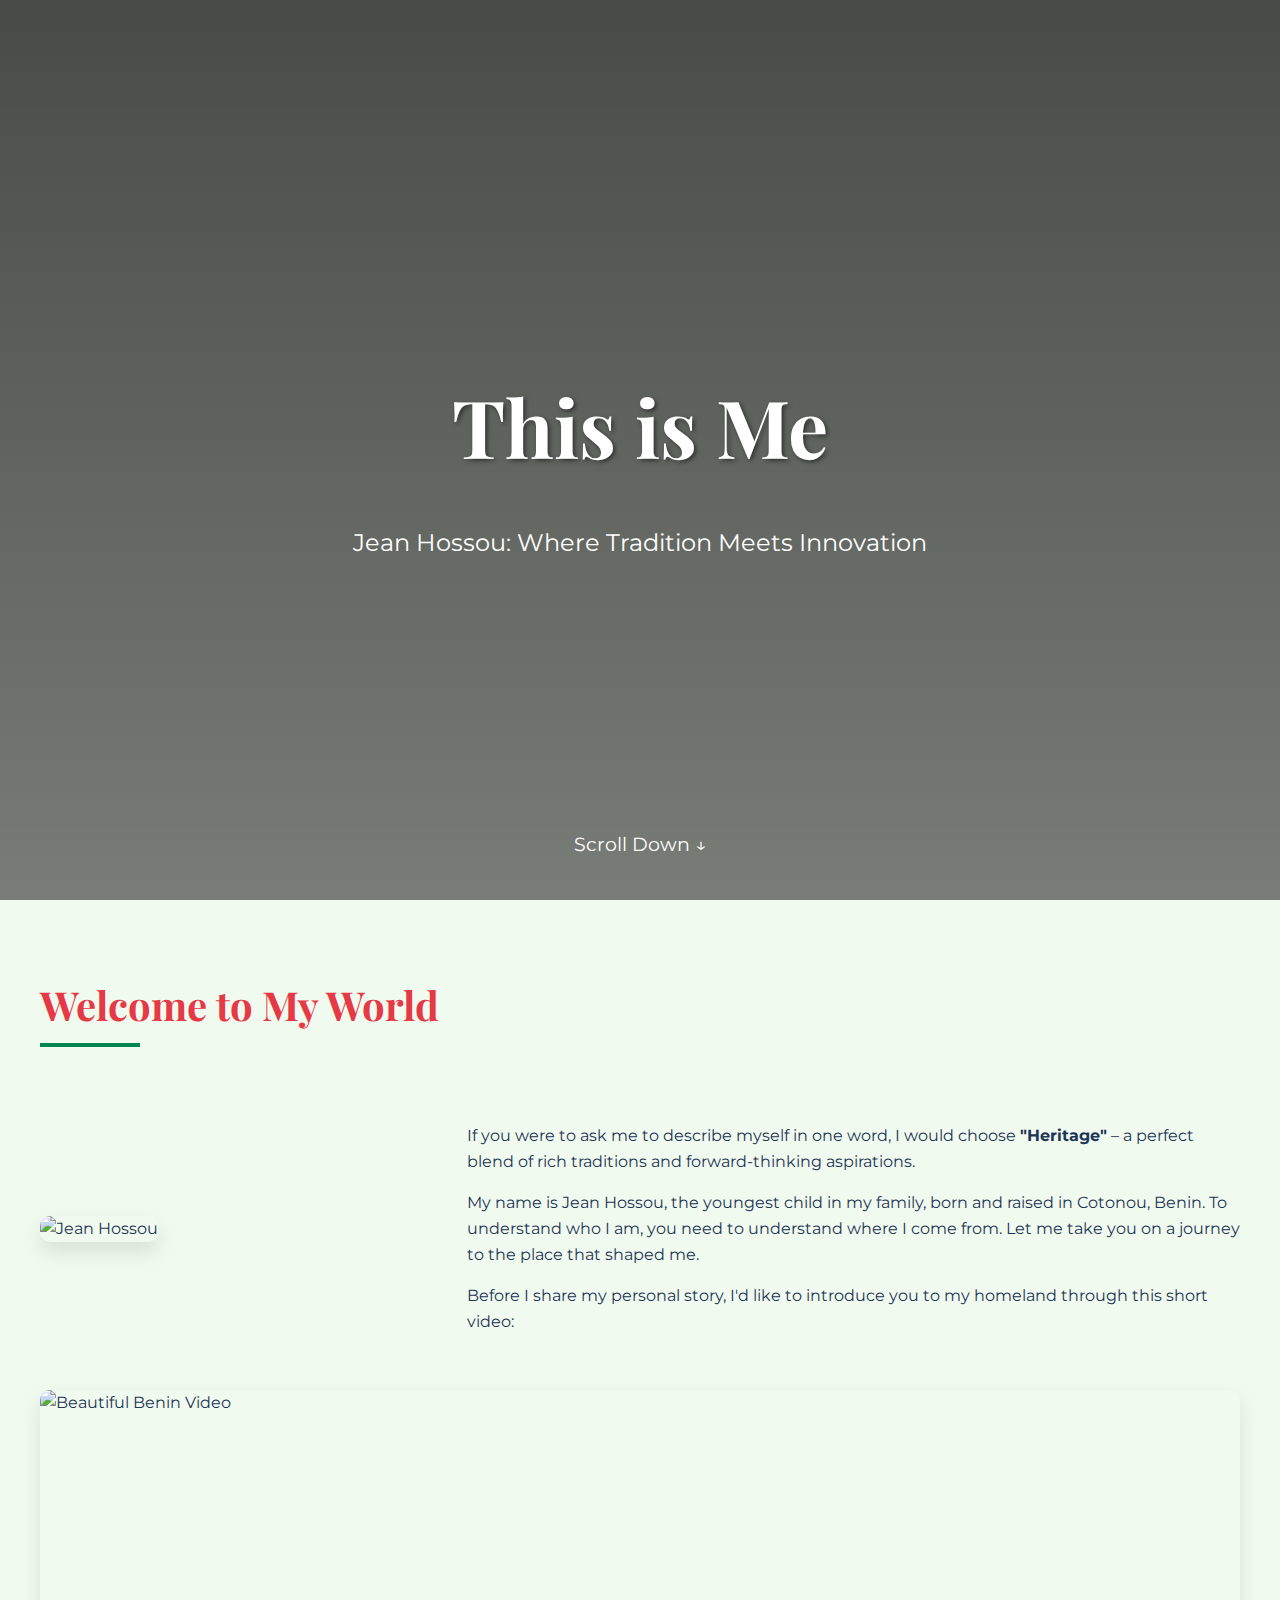
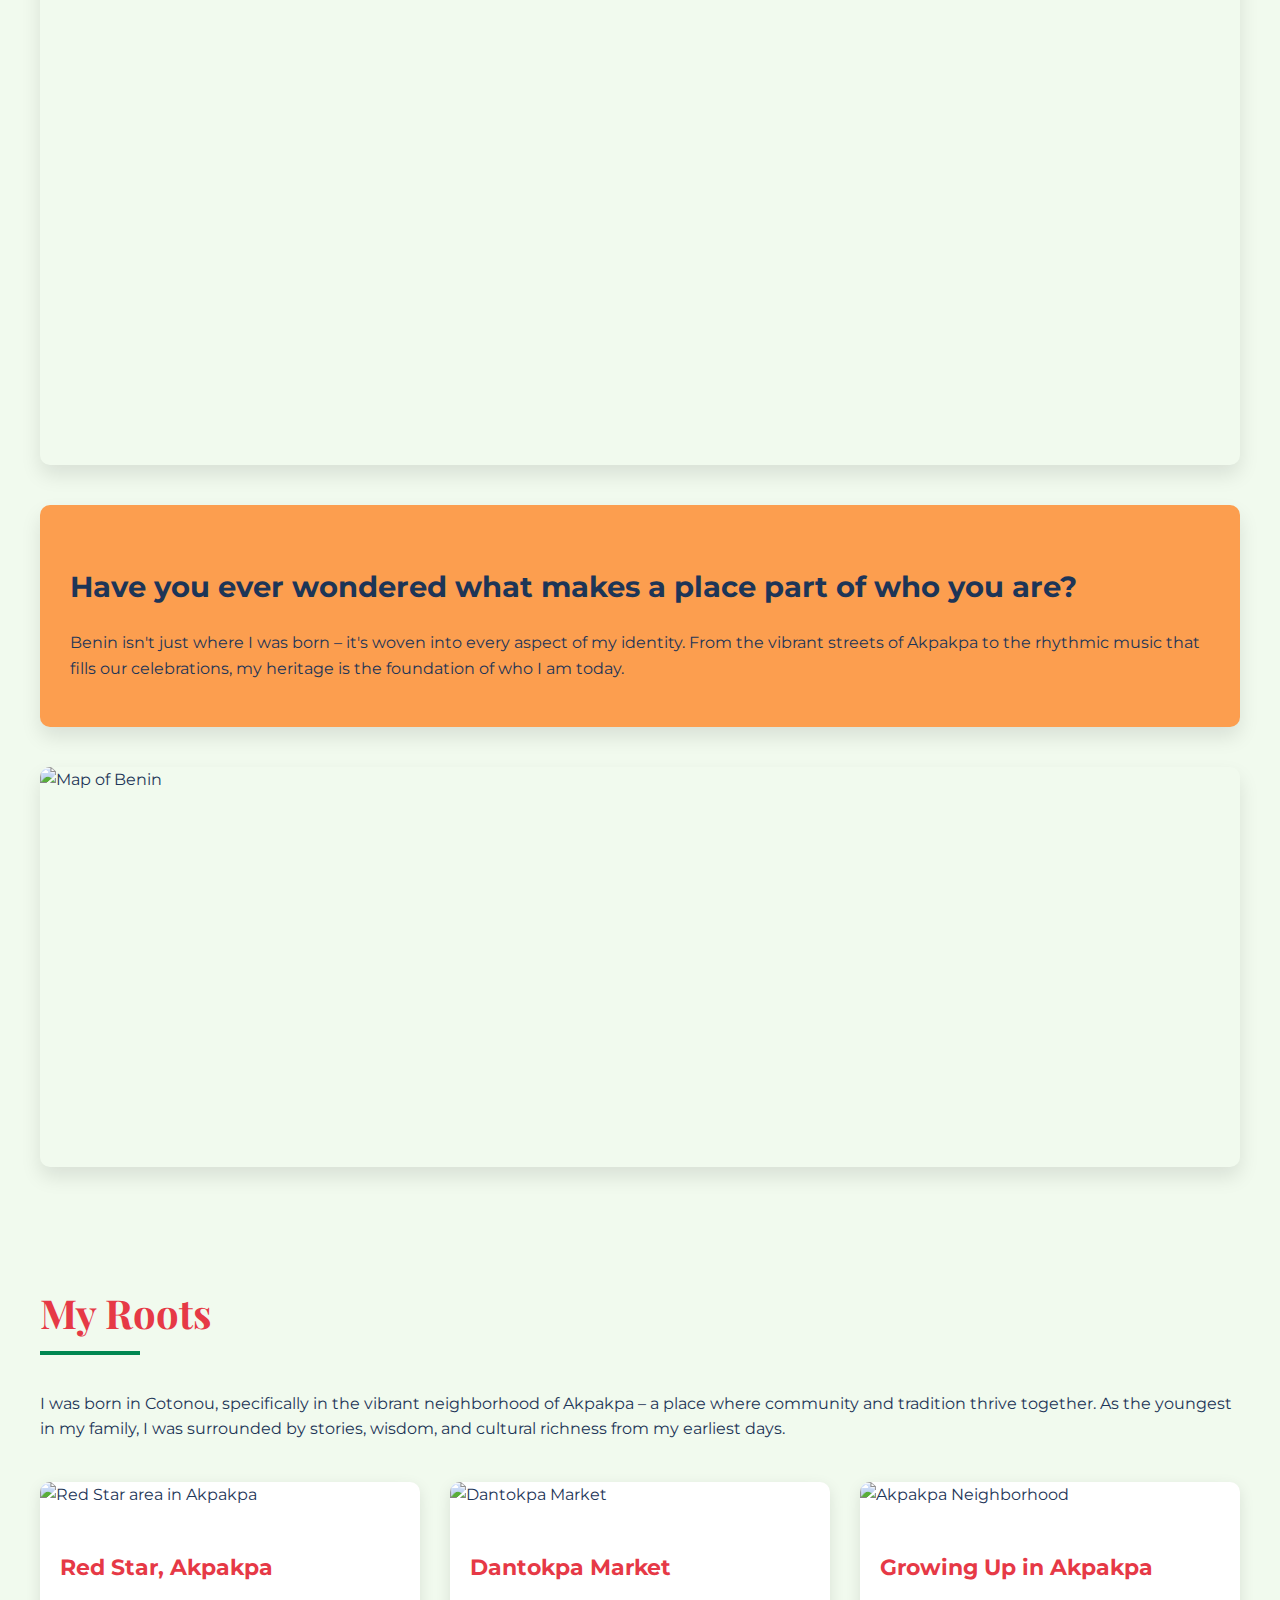
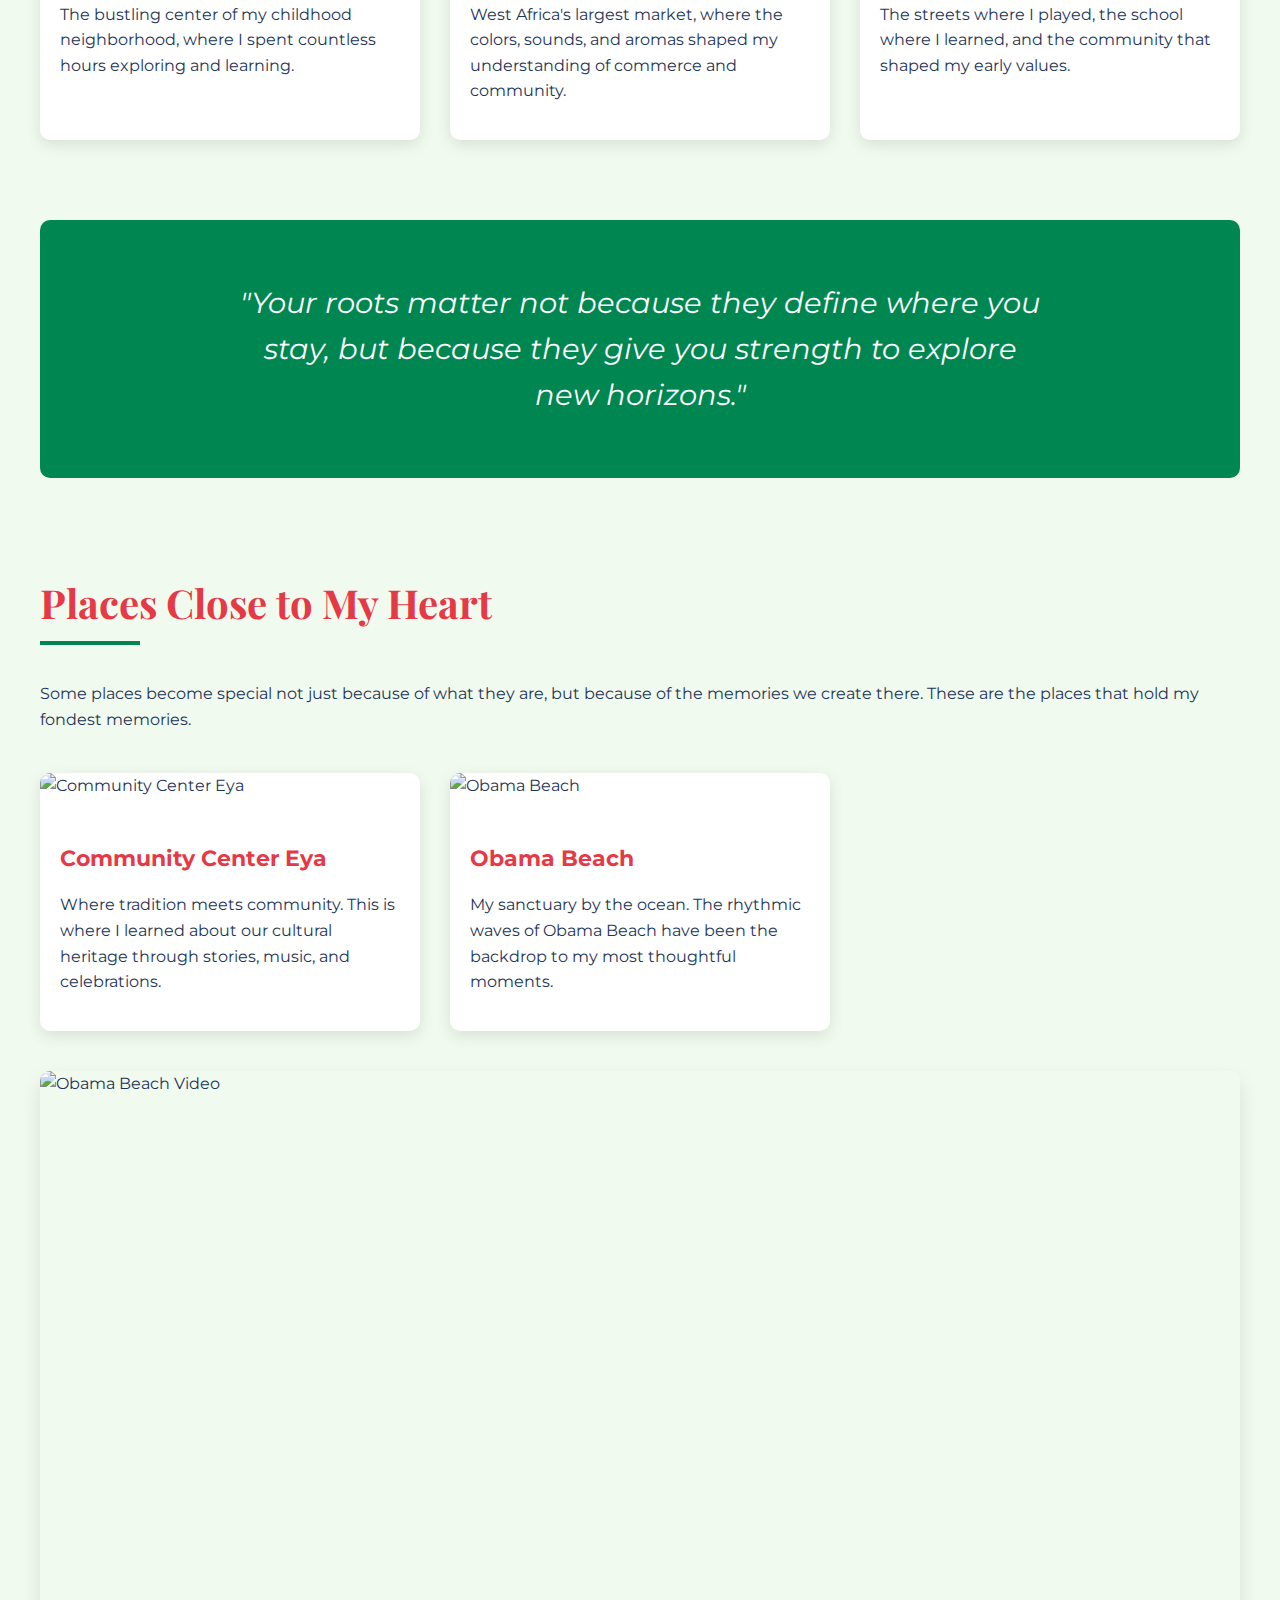
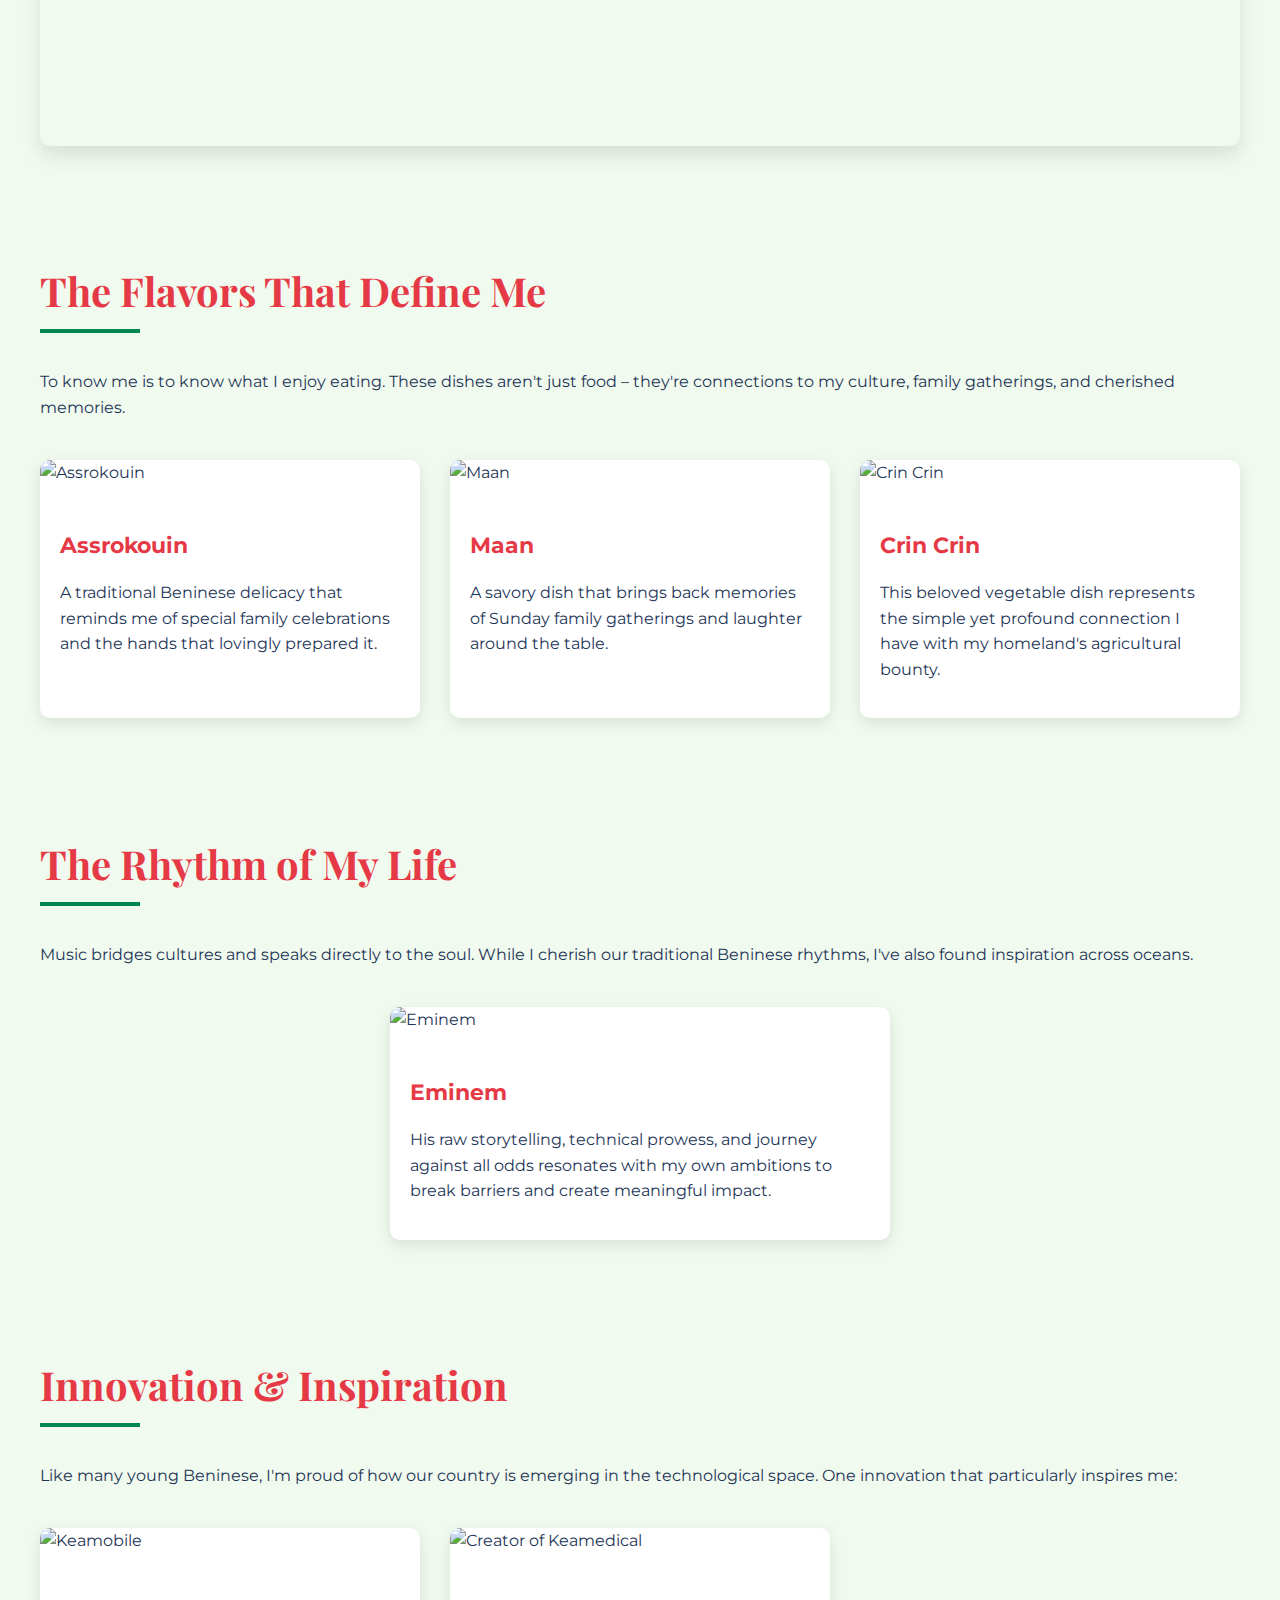
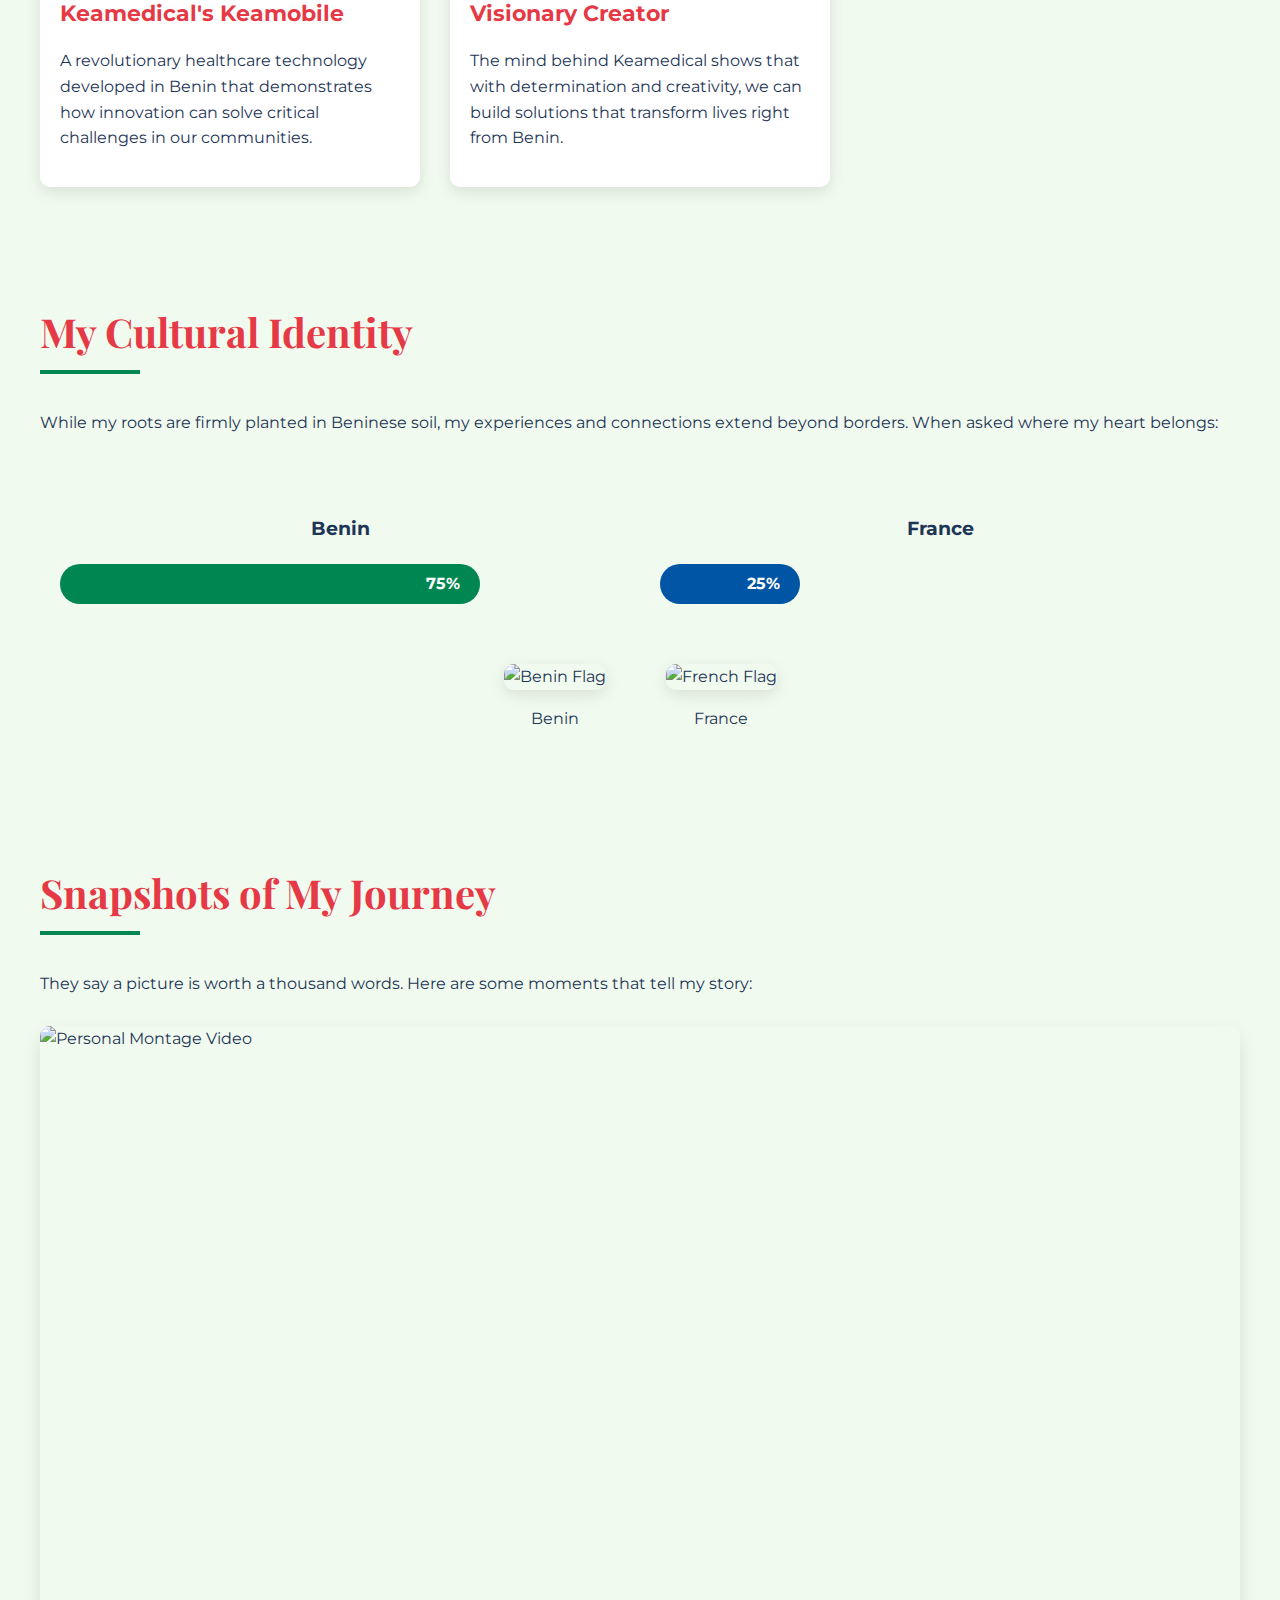
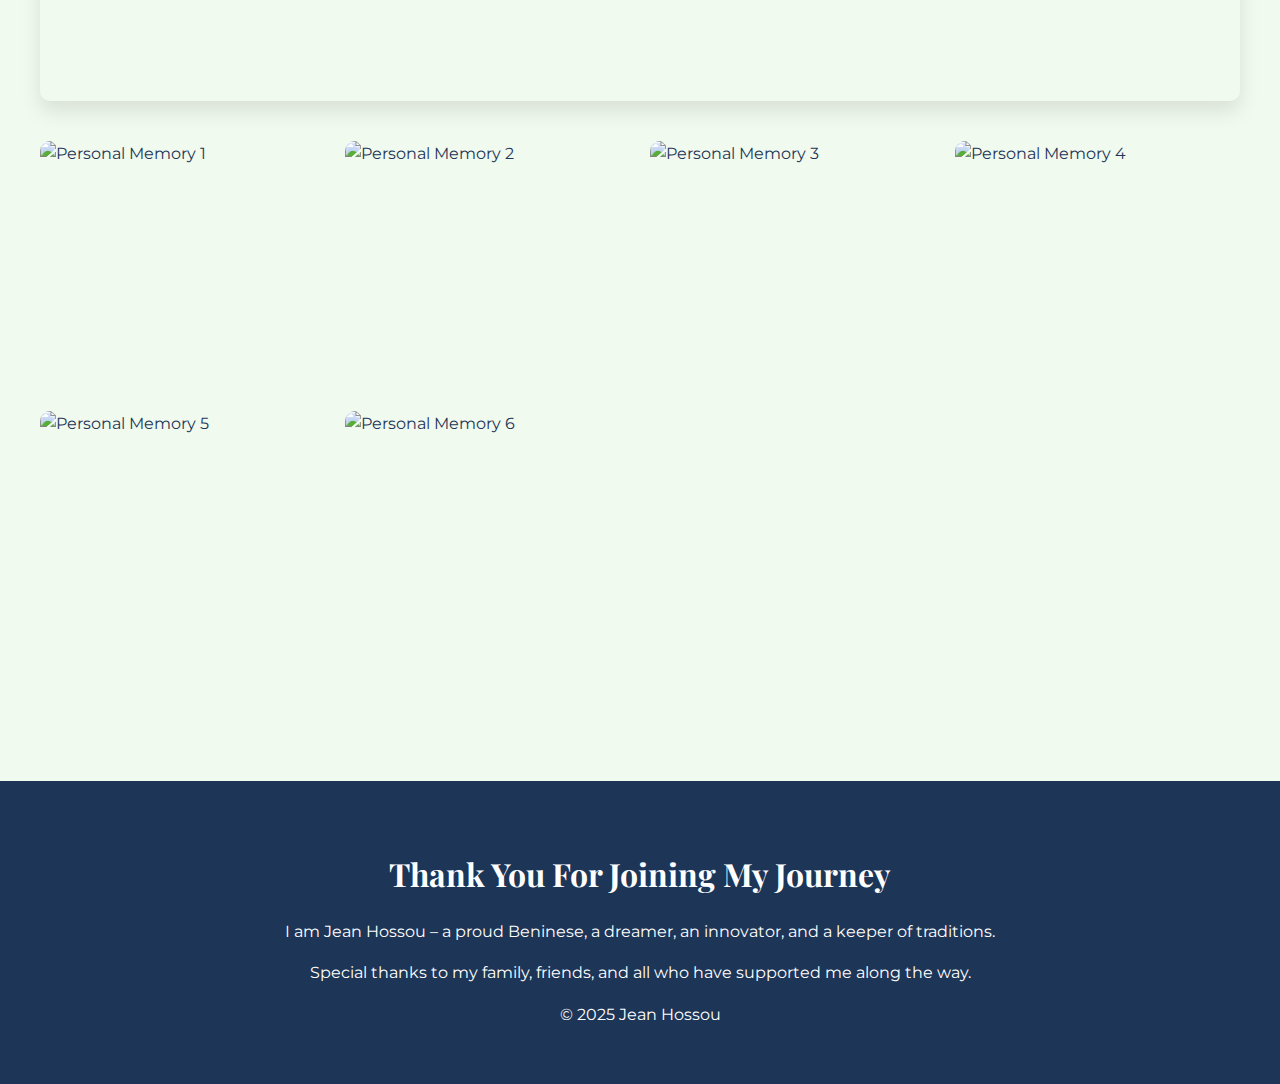
==== 1.html @ e289e090 "Update 1.html" ====
<!DOCTYPE html>
<html lang="en">
<head>
    <meta charset="UTF-8">
    <meta name="viewport" content="width=device-width, initial-scale=1.0">
    <title>This is Me - Jean Hossou</title>
    <style>
        @import url('https://fonts.googleapis.com/css2?family=Montserrat:wght@400;600;700&family=Playfair+Display:wght@700&display=swap');
        
        :root {
            --primary: #E63946;
            --secondary: #008751;
            --accent: #FC9E4F;
            --light: #F1FAEE;
            --dark: #1D3557;
        }
        
        body {
            font-family: 'Montserrat', sans-serif;
            margin: 0;
            padding: 0;
            color: var(--dark);
            background-color: var(--light);
            line-height: 1.6;
        }
        
        .hero {
            height: 100vh;
            display: flex;
            flex-direction: column;
            justify-content: center;
            align-items: center;
            position: relative;
            color: white;
            text-align: center;
            padding: 0 20px;
            background: linear-gradient(rgba(0,0,0,0.7), rgba(0,0,0,0.5)), url('/api/placeholder/1200/800');
            background-size: cover;
            background-position: center;
        }
        
        .hero h1 {
            font-family: 'Playfair Display', serif;
            font-size: 5rem;
            margin-bottom: 10px;
            text-shadow: 2px 2px 4px rgba(0,0,0,0.5);
        }
        
        .hero p {
            font-size: 1.5rem;
            max-width: 700px;
            margin-bottom: 30px;
        }
        
        .scroll-down {
            position: absolute;
            bottom: 40px;
            font-size: 1.2rem;
            animation: bounce 2s infinite;
        }
        
        @keyframes bounce {
            0%, 20%, 50%, 80%, 100% {transform: translateY(0);}
            40% {transform: translateY(-30px);}
            60% {transform: translateY(-15px);}
        }
        
        .container {
            max-width: 1200px;
            margin: 0 auto;
            padding: 40px 20px;
        }
        
        section {
            margin-bottom: 80px;
            position: relative;
        }
        
        .section-title {
            font-family: 'Playfair Display', serif;
            font-size: 2.5rem;
            color: var(--primary);
            margin-bottom: 30px;
            display: inline-block;
            position: relative;
        }
        
        .section-title::after {
            content: '';
            position: absolute;
            bottom: -10px;
            left: 0;
            width: 100px;
            height: 4px;
            background-color: var(--secondary);
        }
        
        .video-container {
            position: relative;
            padding-bottom: 56.25%;
            height: 0;
            overflow: hidden;
            max-width: 100%;
            margin: 30px 0;
            border-radius: 10px;
            box-shadow: 0 10px 20px rgba(0,0,0,0.1);
        }
        
        .video-container img {
            position: absolute;
            top: 0;
            left: 0;
            width: 100%;
            height: 100%;
            object-fit: cover;
        }
        
        .grid {
            display: grid;
            grid-template-columns: repeat(auto-fill, minmax(300px, 1fr));
            gap: 30px;
            margin: 40px 0;
        }
        
        .card {
            background: white;
            border-radius: 10px;
            overflow: hidden;
            box-shadow: 0 5px 15px rgba(0,0,0,0.1);
            transition: transform 0.3s ease, box-shadow 0.3s ease;
        }
        
        .card:hover {
            transform: translateY(-10px);
            box-shadow: 0 15px 30px rgba(0,0,0,0.2);
        }
        
        .card img {
            width: 100%;
            height: 220px;
            object-fit: cover;
        }
        
        .card-content {
            padding: 20px;
        }
        
        .card-title {
            font-size: 1.4rem;
            margin-bottom: 10px;
            color: var(--primary);
        }
        
        .quote {
            background-color: var(--secondary);
            color: white;
            padding: 60px 40px;
            text-align: center;
            margin: 60px 0;
            border-radius: 10px;
        }
        
        .quote p {
            font-size: 1.8rem;
            font-style: italic;
            max-width: 800px;
            margin: 0 auto;
        }
        
        .comparison {
            display: flex;
            justify-content: space-between;
            align-items: center;
            margin: 40px 0;
        }
        
        .comparison-item {
            flex: 1;
            text-align: center;
            padding: 20px;
        }
        
        .comparison-bar {
            height: 40px;
            background-color: var(--secondary);
            margin-top: 20px;
            border-radius: 20px;
            position: relative;
            overflow: hidden;
        }
        
        .comparison-result {
            position: absolute;
            right: 20px;
            top: 50%;
            transform: translateY(-50%);
            color: white;
            font-weight: bold;
        }
        
        .flag-container {
            display: flex;
            justify-content: center;
            gap: 60px;
            margin: 40px 0;
        }
        
        .flag {
            text-align: center;
            transition: transform 0.3s ease;
        }
        
        .flag:hover {
            transform: scale(1.1);
        }
        
        .flag img {
            width: 200px;
            height: auto;
            border-radius: 10px;
            box-shadow: 0 5px 15px rgba(0,0,0,0.1);
        }
        
        .gallery {
            display: grid;
            grid-template-columns: repeat(auto-fill, minmax(250px, 1fr));
            gap: 20px;
            margin-top: 40px;
        }
        
        .gallery-item {
            height: 250px;
            overflow: hidden;
            border-radius: 10px;
            position: relative;
        }
        
        .gallery-item img {
            width: 100%;
            height: 100%;
            object-fit: cover;
            transition: transform 0.5s ease;
        }
        
        .gallery-item:hover img {
            transform: scale(1.1);
        }
        
        .footer {
            background-color: var(--dark);
            color: white;
            text-align: center;
            padding: 40px 20px;
        }
        
        .footer h2 {
            font-family: 'Playfair Display', serif;
            font-size: 2rem;
            margin-bottom: 20px;
        }
        
        .about-me {
            display: flex;
            flex-wrap: wrap;
            align-items: center;
            gap: 40px;
            margin: 40px 0;
        }
        
        .about-me-image {
            flex: 1;
            min-width: 300px;
        }
        
        .about-me-image img {
            width: 100%;
            border-radius: 10px;
            box-shadow: 0 10px 20px rgba(0,0,0,0.1);
        }
        
        .about-me-content {
            flex: 2;
            min-width: 300px;
        }
        
        .map-container {
            height: 400px;
            margin: 40px 0;
            border-radius: 10px;
            overflow: hidden;
            box-shadow: 0 10px 20px rgba(0,0,0,0.1);
        }
        
        .highlight-box {
            background-color: var(--accent);
            border-radius: 10px;
            padding: 30px;
            margin: 40px 0;
            color: var(--dark);
            box-shadow: 0 10px 20px rgba(0,0,0,0.1);
        }
        
        .highlight-box h3 {
            font-size: 1.8rem;
            margin-bottom: 20px;
        }
    </style>
</head>
<body>
    <div class="hero">
        <h1>This is Me</h1>
        <p>Jean Hossou: Where Tradition Meets Innovation</p>
        <div class="scroll-down">Scroll Down ↓</div>
    </div>

    <div class="container">
        <section id="introduction">
            <h2 class="section-title">Welcome to My World</h2>
            <div class="about-me">
                <div class="about-me-image">
                    <img src="/api/placeholder/500/600" alt="Jean Hossou">
                </div>
                <div class="about-me-content">
                    <p>If you were to ask me to describe myself in one word, I would choose <strong>"Heritage"</strong> – a perfect blend of rich traditions and forward-thinking aspirations.</p>
                    <p>My name is Jean Hossou, the youngest child in my family, born and raised in Cotonou, Benin. To understand who I am, you need to understand where I come from. Let me take you on a journey to the place that shaped me.</p>
                    <p>Before I share my personal story, I'd like to introduce you to my homeland through this short video:</p>
                </div>
            </div>
            
            <div class="video-container">
                <img src="/api/placeholder/1200/675" alt="Beautiful Benin Video">
            </div>
            
            <div class="highlight-box">
                <h3>Have you ever wondered what makes a place part of who you are?</h3>
                <p>Benin isn't just where I was born – it's woven into every aspect of my identity. From the vibrant streets of Akpakpa to the rhythmic music that fills our celebrations, my heritage is the foundation of who I am today.</p>
            </div>
            
            <div class="map-container">
                <img src="map.jpg" alt="Map of Benin" style="width:100%; height:100%; object-fit:cover;">
            </div>
        </section>

        <section id="my-roots">
            <h2 class="section-title">My Roots</h2>
            <p>I was born in Cotonou, specifically in the vibrant neighborhood of Akpakpa – a place where community and tradition thrive together. As the youngest in my family, I was surrounded by stories, wisdom, and cultural richness from my earliest days.</p>
            
            <div class="grid">
                <div class="card">
                    <img src="" alt="Red Star area in Akpakpa">
                    <div class="card-content">
                        <h3 class="card-title">Red Star, Akpakpa</h3>
                        <p>The bustling center of my childhood neighborhood, where I spent countless hours exploring and learning.</p>
                    </div>
                </div>
                <div class="card">
                    <img src="/api/placeholder/500/400" alt="Dantokpa Market">
                    <div class="card-content">
                        <h3 class="card-title">Dantokpa Market</h3>
                        <p>West Africa's largest market, where the colors, sounds, and aromas shaped my understanding of commerce and community.</p>
                    </div>
                </div>
                <div class="card">
                    <img src="/api/placeholder/500/400" alt="Akpakpa Neighborhood">
                    <div class="card-content">
                        <h3 class="card-title">Growing Up in Akpakpa</h3>
                        <p>The streets where I played, the school where I learned, and the community that shaped my early values.</p>
                    </div>
                </div>
            </div>
        </section>

        <div class="quote">
            <p>"Your roots matter not because they define where you stay, but because they give you strength to explore new horizons."</p>
        </div>

        <section id="favorite-places">
            <h2 class="section-title">Places Close to My Heart</h2>
            <p>Some places become special not just because of what they are, but because of the memories we create there. These are the places that hold my fondest memories.</p>
            
            <div class="grid">
                <div class="card">
                    <img src="/api/placeholder/500/400" alt="Community Center Eya">
                    <div class="card-content">
                        <h3 class="card-title">Community Center Eya</h3>
                        <p>Where tradition meets community. This is where I learned about our cultural heritage through stories, music, and celebrations.</p>
                    </div>
                </div>
                <div class="card">
                    <img src="/api/placeholder/500/400" alt="Obama Beach">
                    <div class="card-content">
                        <h3 class="card-title">Obama Beach</h3>
                        <p>My sanctuary by the ocean. The rhythmic waves of Obama Beach have been the backdrop to my most thoughtful moments.</p>
                    </div>
                </div>
            </div>
            
            <div class="video-container">
                <img src="/api/placeholder/1200/675" alt="Obama Beach Video">
            </div>
        </section>

        <section id="favorite-foods">
            <h2 class="section-title">The Flavors That Define Me</h2>
            <p>To know me is to know what I enjoy eating. These dishes aren't just food – they're connections to my culture, family gatherings, and cherished memories.</p>
            
            <div class="grid">
                <div class="card">
                    <img src="/api/placeholder/500/400" alt="Assrokouin">
                    <div class="card-content">
                        <h3 class="card-title">Assrokouin</h3>
                        <p>A traditional Beninese delicacy that reminds me of special family celebrations and the hands that lovingly prepared it.</p>
                    </div>
                </div>
                <div class="card">
                    <img src="/api/placeholder/500/400" alt="Maan">
                    <div class="card-content">
                        <h3 class="card-title">Maan</h3>
                        <p>A savory dish that brings back memories of Sunday family gatherings and laughter around the table.</p>
                    </div>
                </div>
                <div class="card">
                    <img src="/api/placeholder/500/400" alt="Crin Crin">
                    <div class="card-content">
                        <h3 class="card-title">Crin Crin</h3>
                        <p>This beloved vegetable dish represents the simple yet profound connection I have with my homeland's agricultural bounty.</p>
                    </div>
                </div>
            </div>
        </section>

        <section id="musical-influences">
            <h2 class="section-title">The Rhythm of My Life</h2>
            <p>Music bridges cultures and speaks directly to the soul. While I cherish our traditional Beninese rhythms, I've also found inspiration across oceans.</p>
            
            <div class="card" style="max-width: 500px; margin: 40px auto;">
                <img src="/api/placeholder/500/400" alt="Eminem">
                <div class="card-content">
                    <h3 class="card-title">Eminem</h3>
                    <p>His raw storytelling, technical prowess, and journey against all odds resonates with my own ambitions to break barriers and create meaningful impact.</p>
                </div>
            </div>
        </section>

        <section id="innovation">
            <h2 class="section-title">Innovation & Inspiration</h2>
            <p>Like many young Beninese, I'm proud of how our country is emerging in the technological space. One innovation that particularly inspires me:</p>
            
            <div class="grid">
                <div class="card">
                    <img src="/api/placeholder/500/400" alt="Keamobile">
                    <div class="card-content">
                        <h3 class="card-title">Keamedical's Keamobile</h3>
                        <p>A revolutionary healthcare technology developed in Benin that demonstrates how innovation can solve critical challenges in our communities.</p>
                    </div>
                </div>
                <div class="card">
                    <img src="/api/placeholder/500/400" alt="Creator of Keamedical">
                    <div class="card-content">
                        <h3 class="card-title">Visionary Creator</h3>
                        <p>The mind behind Keamedical shows that with determination and creativity, we can build solutions that transform lives right from Benin.</p>
                    </div>
                </div>
            </div>
        </section>

        <section id="identity">
            <h2 class="section-title">My Cultural Identity</h2>
            <p>While my roots are firmly planted in Beninese soil, my experiences and connections extend beyond borders. When asked where my heart belongs:</p>
            
            <div class="comparison">
                <div class="comparison-item">
                    <h3>Benin</h3>
                    <div class="comparison-bar" style="width: 75%">
                        <span class="comparison-result">75%</span>
                    </div>
                </div>
                <div class="comparison-item">
                    <h3>France</h3>
                    <div class="comparison-bar" style="width: 25%; background-color: #0055A4;">
                        <span class="comparison-result">25%</span>
                    </div>
                </div>
            </div>
            
            <div class="flag-container">
                <div class="flag">
                    <img src="/api/placeholder/300/200" alt="Benin Flag">
                    <p>Benin</p>
                </div>
                <div class="flag">
                    <img src="/api/placeholder/300/200" alt="French Flag">
                    <p>France</p>
                </div>
            </div>
        </section>

        <section id="personal-gallery">
            <h2 class="section-title">Snapshots of My Journey</h2>
            <p>They say a picture is worth a thousand words. Here are some moments that tell my story:</p>
            
            <div class="video-container">
                <img src="/api/placeholder/1200/675" alt="Personal Montage Video">
            </div>
            
            <div class="gallery">
                <div class="gallery-item">
                    <img src="/api/placeholder/400/400" alt="Personal Memory 1">
                </div>
                <div class="gallery-item">
                    <img src="/api/placeholder/400/400" alt="Personal Memory 2">
                </div>
                <div class="gallery-item">
                    <img src="/api/placeholder/400/400" alt="Personal Memory 3">
                </div>
                <div class="gallery-item">
                    <img src="/api/placeholder/400/400" alt="Personal Memory 4">
                </div>
                <div class="gallery-item">
                    <img src="/api/placeholder/400/400" alt="Personal Memory 5">
                </div>
                <div class="gallery-item">
                    <img src="/api/placeholder/400/400" alt="Personal Memory 6">
                </div>
            </div>
        </section>
    </div>

    <div class="footer">
        <h2>Thank You For Joining My Journey</h2>
        <p>I am Jean Hossou – a proud Beninese, a dreamer, an innovator, and a keeper of traditions.</p>
        <p>Special thanks to my family, friends, and all who have supported me along the way.</p>
        <p>© 2025 Jean Hossou</p>
    </div>
</body>
</html>
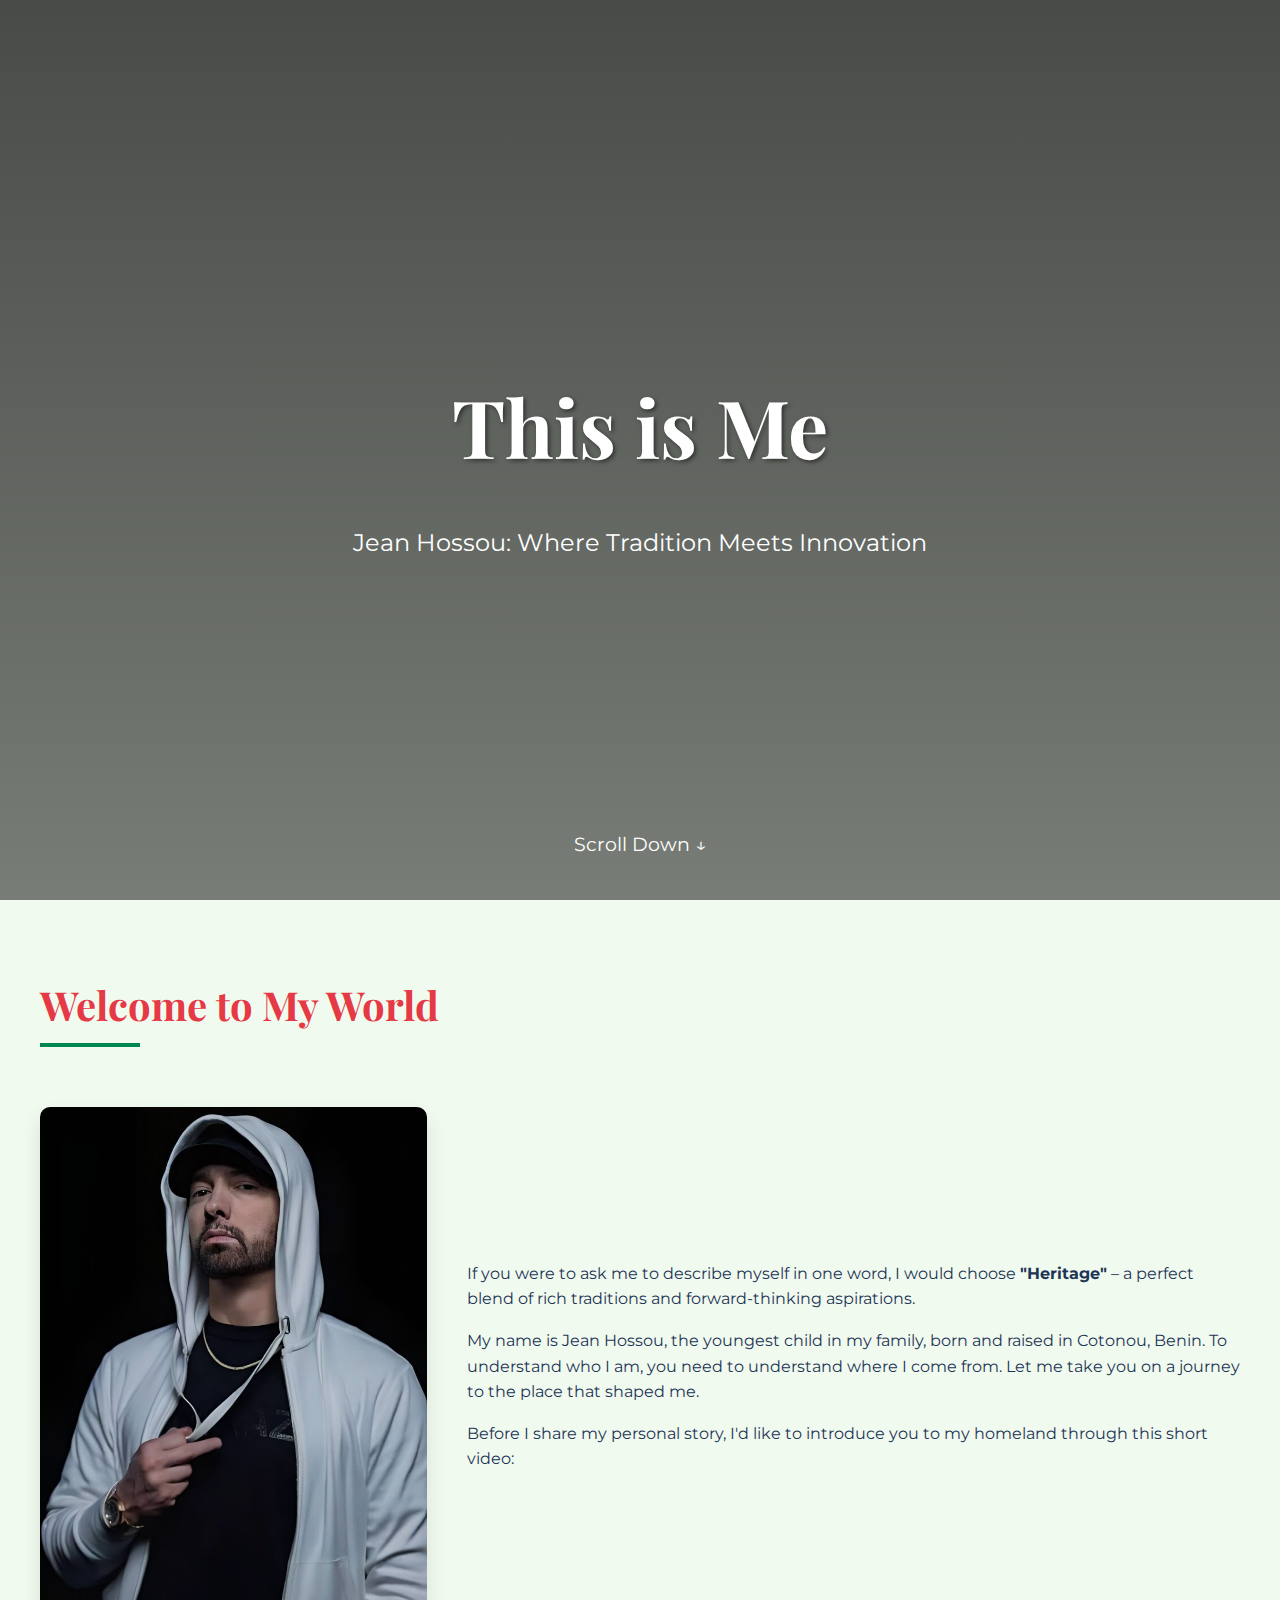
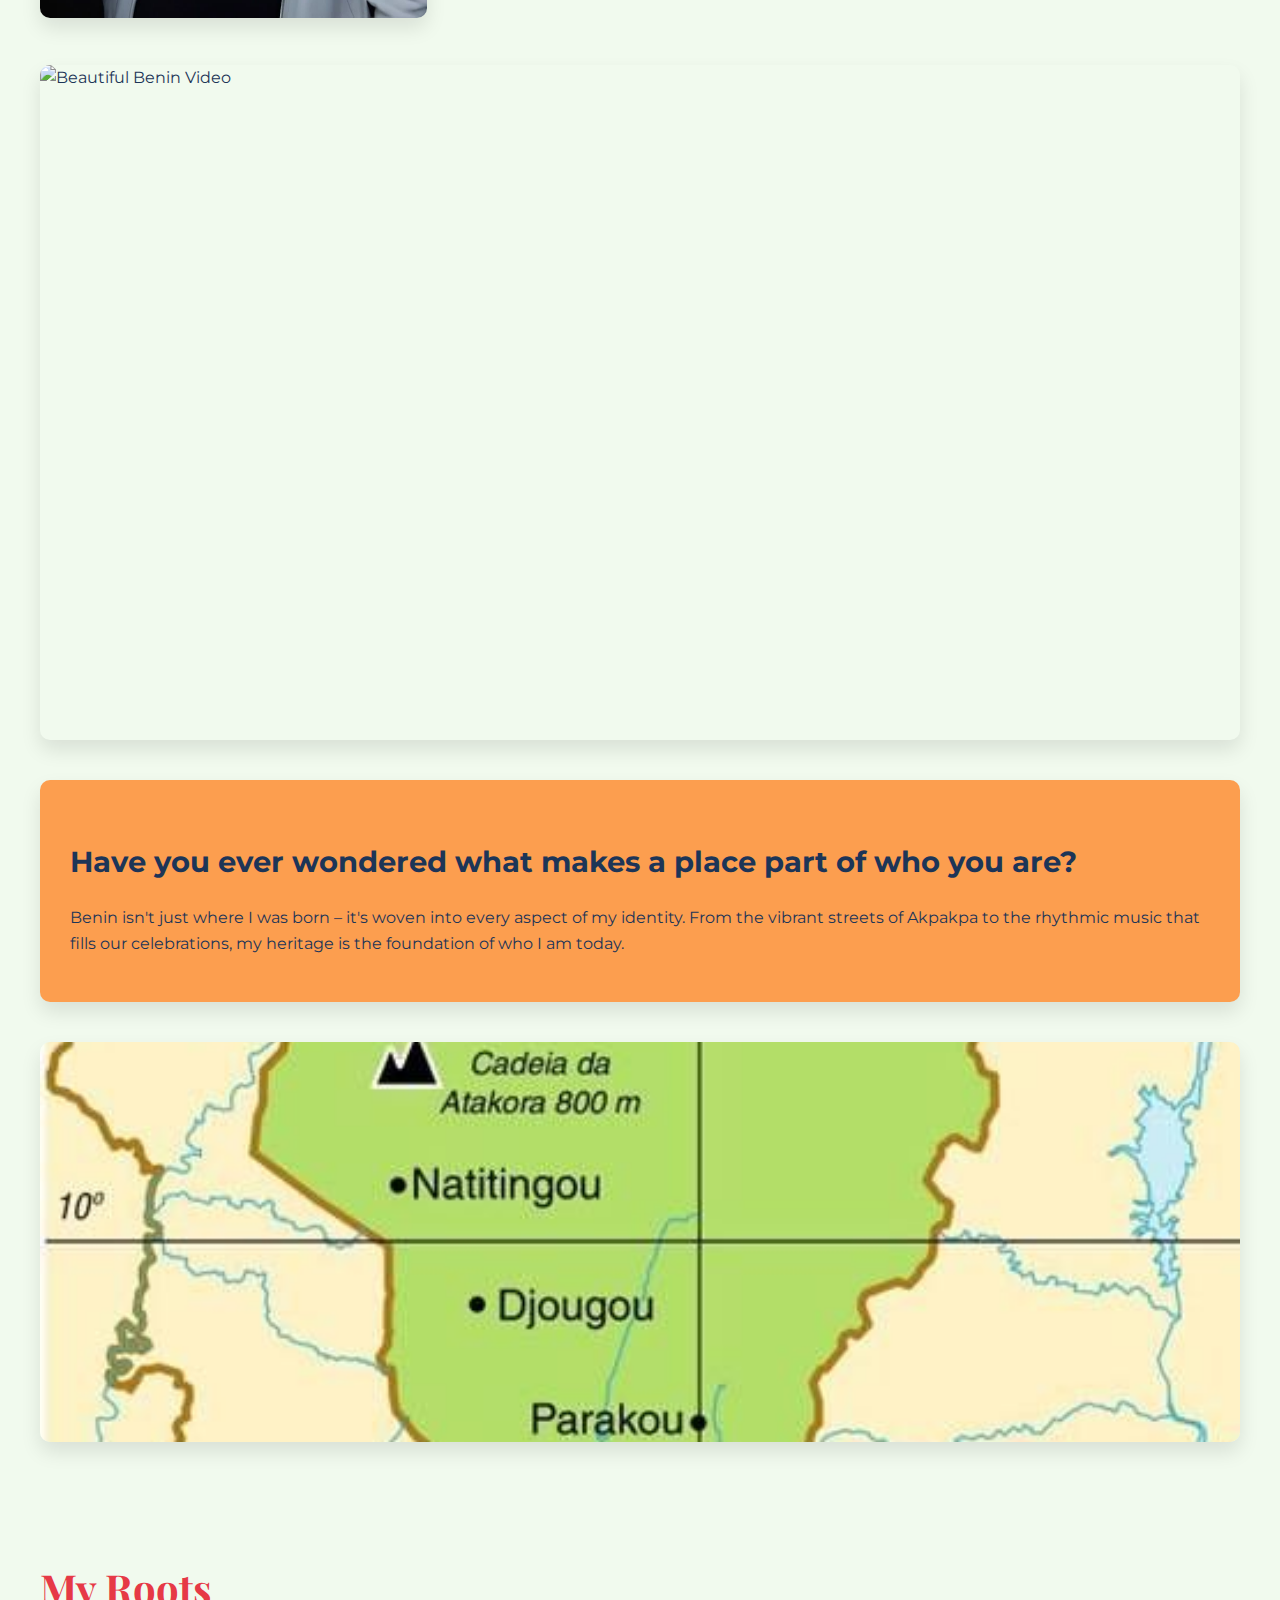
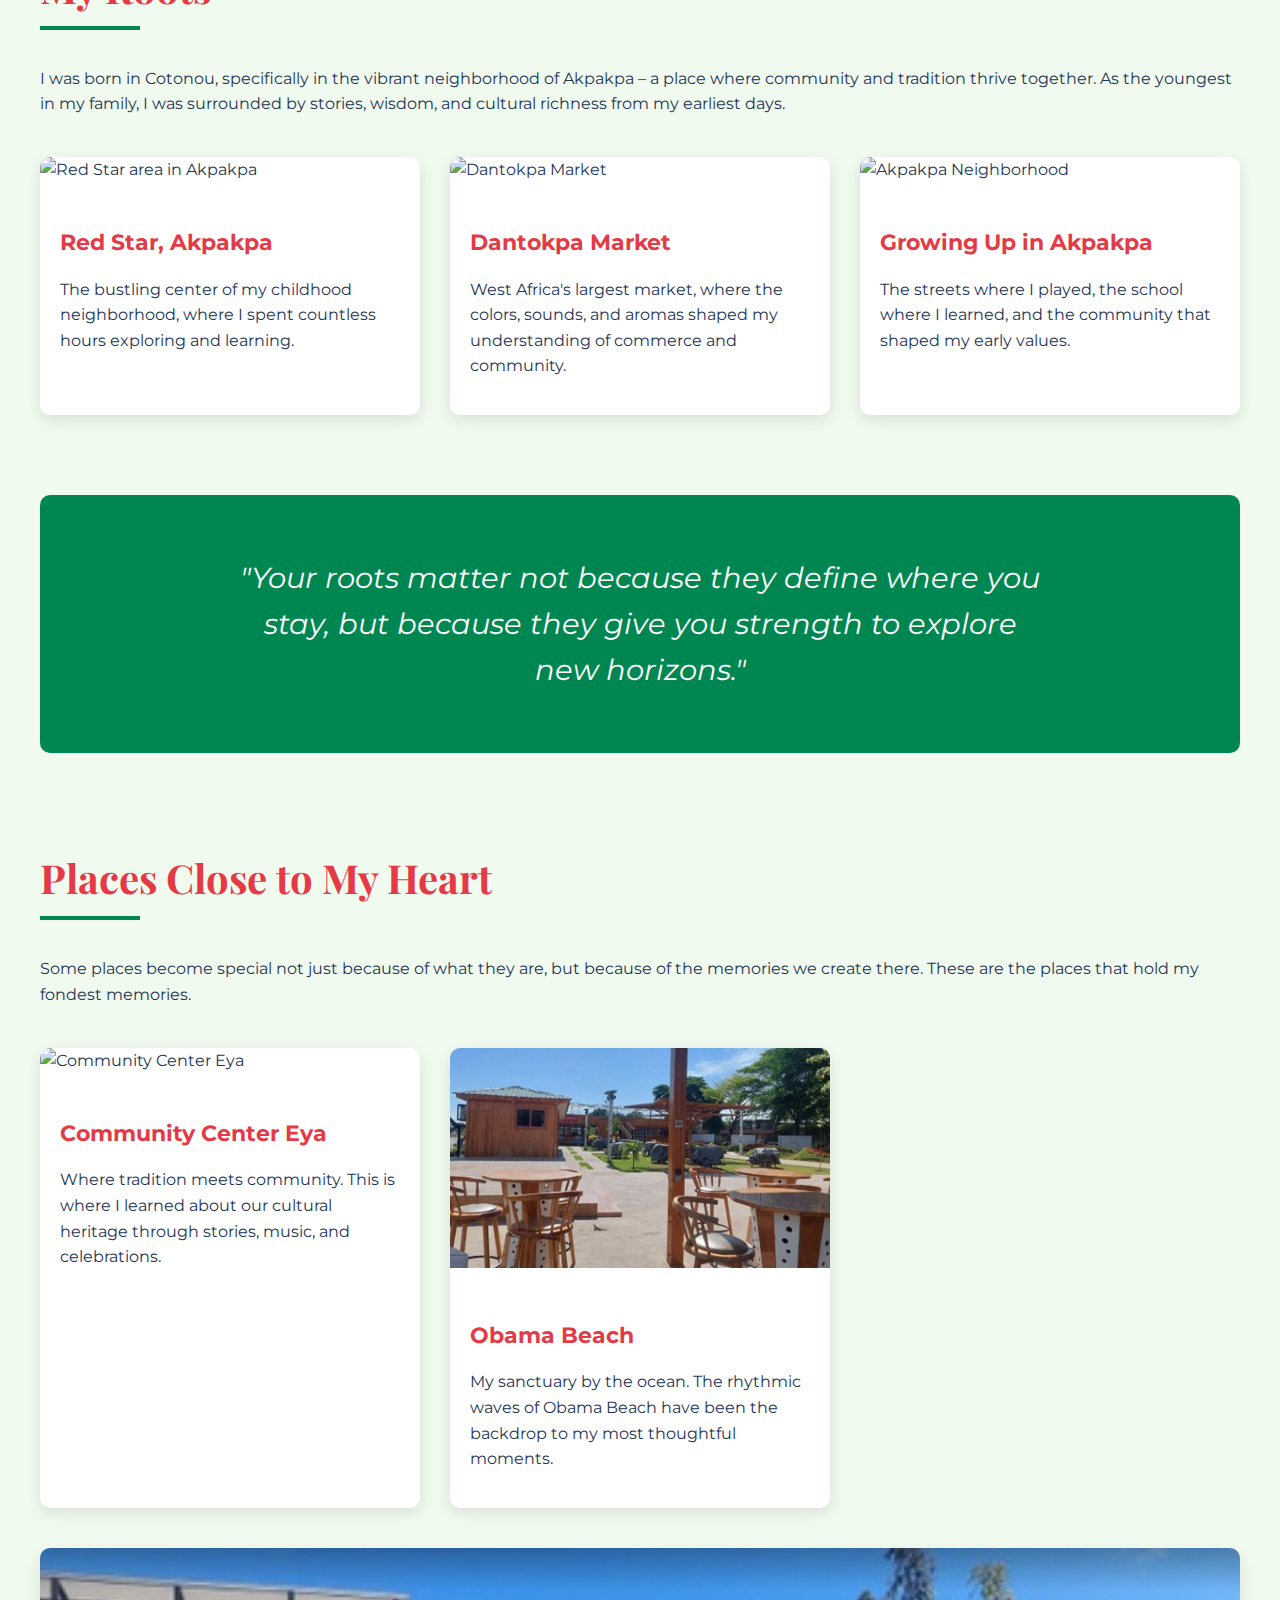
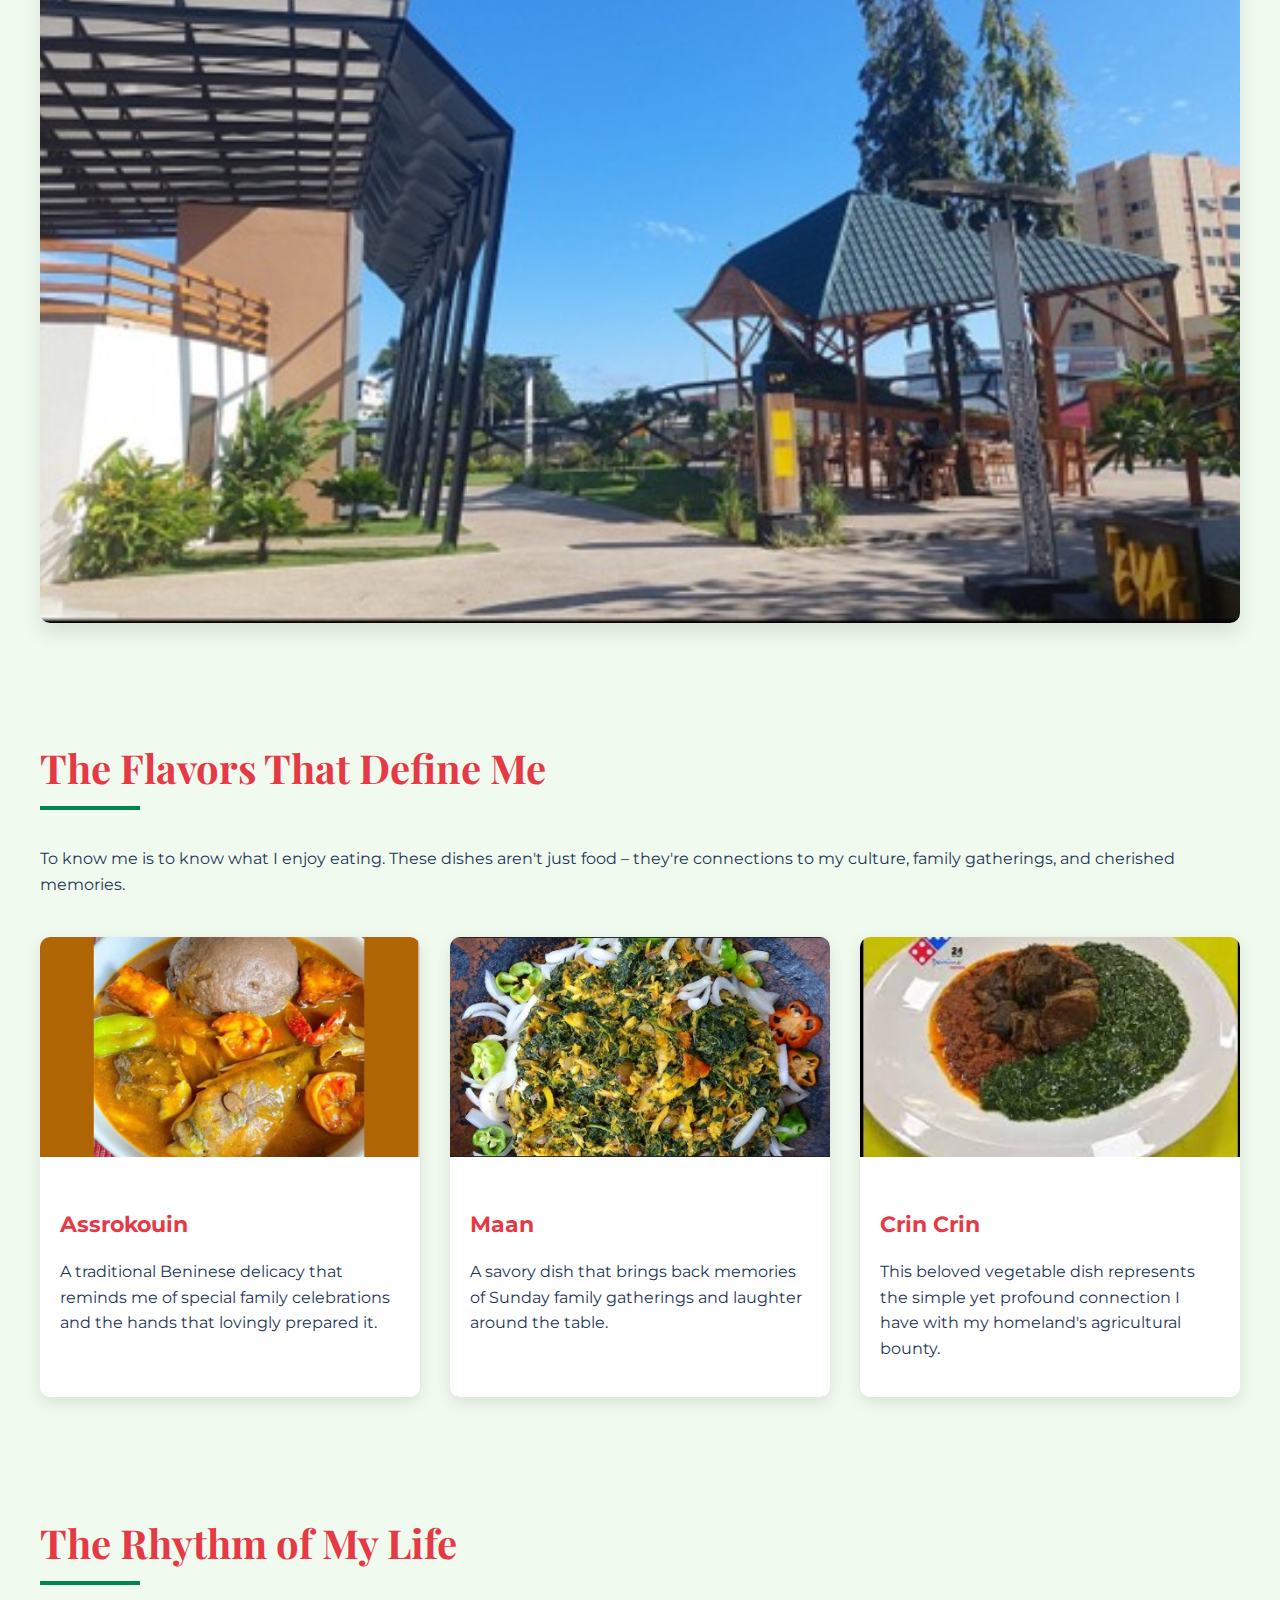
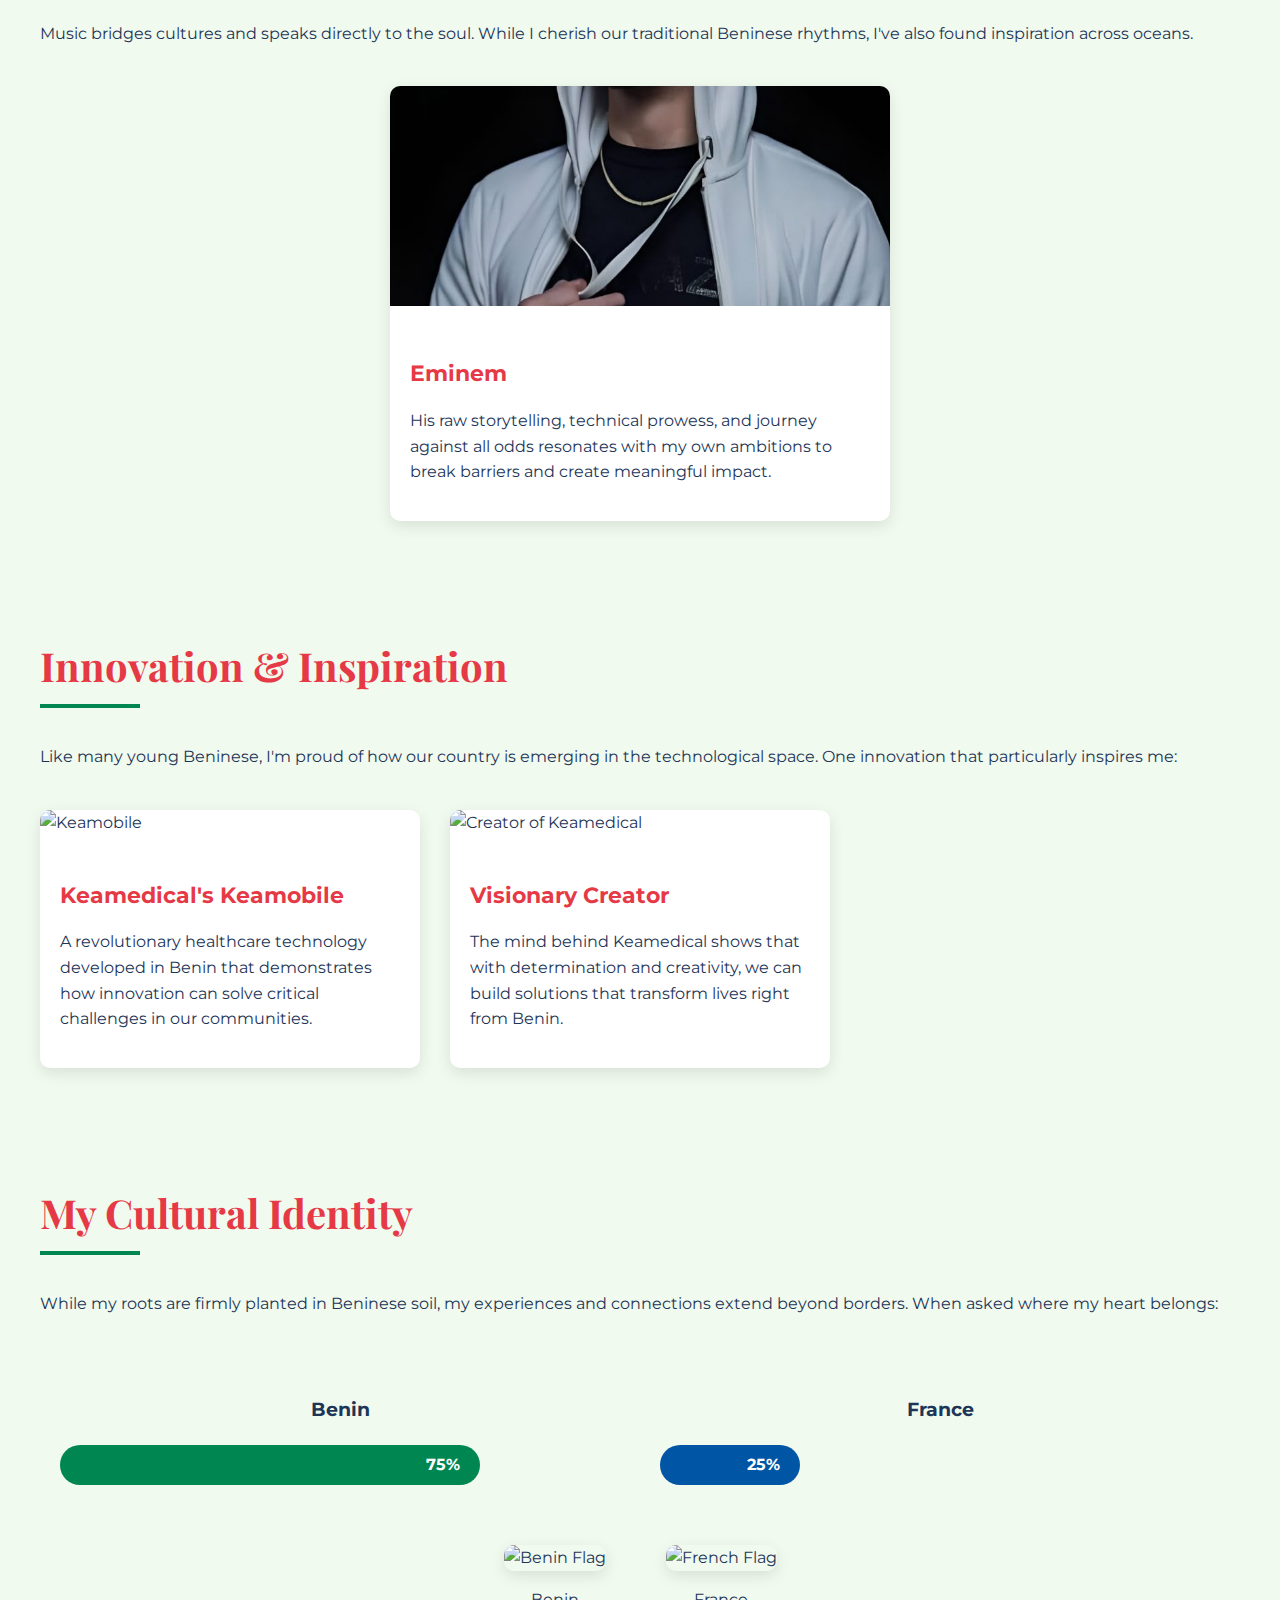
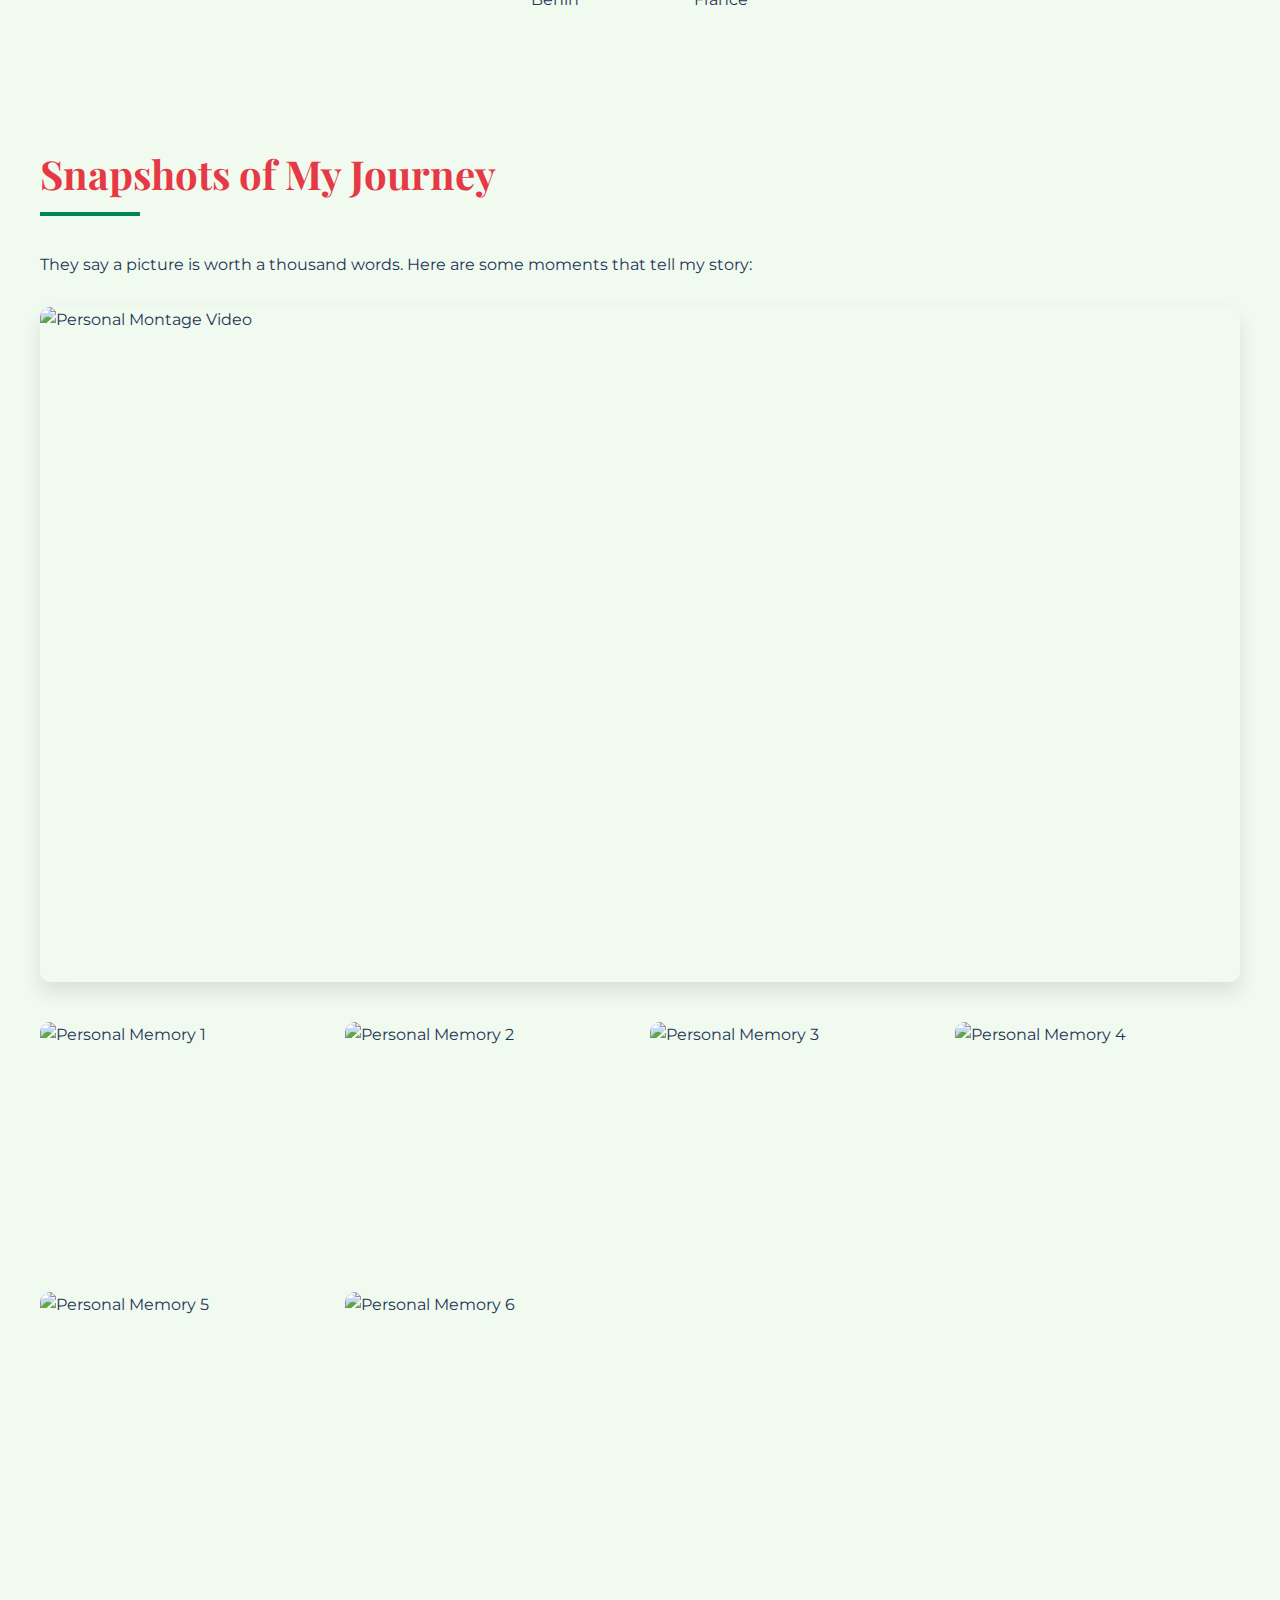
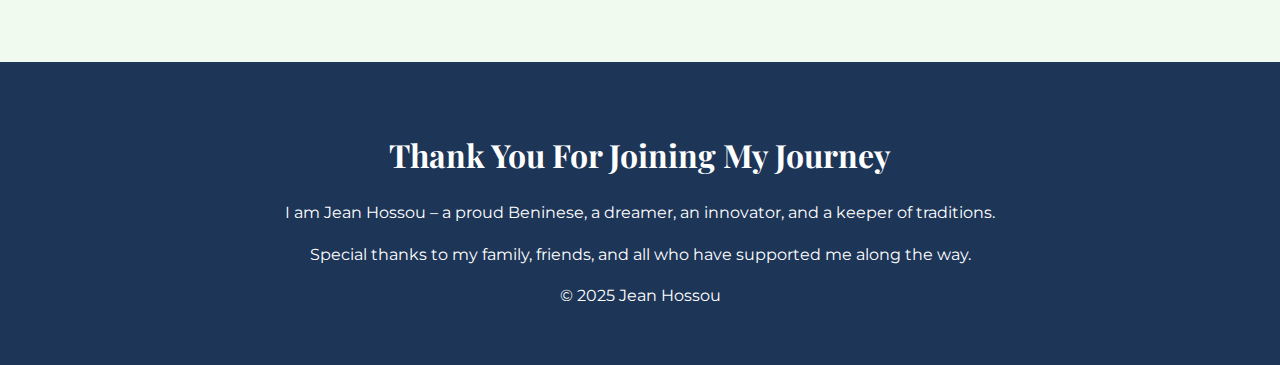
==== commit b39a53e7: "Update 1.html" ====
--- a/1.html
+++ b/1.html
@@ -318,7 +318,7 @@
             <h2 class="section-title">Welcome to My World</h2>
             <div class="about-me">
                 <div class="about-me-image">
-                    <img src="/api/placeholder/500/600" alt="Jean Hossou">
+                    <img src="images/idiot.jpg" alt="Jean Hossou">
                 </div>
                 <div class="about-me-content">
                     <p>If you were to ask me to describe myself in one word, I would choose <strong>"Heritage"</strong> – a perfect blend of rich traditions and forward-thinking aspirations.</p>
@@ -328,7 +328,7 @@
             </div>
             
             <div class="video-container">
-                <img src="/api/placeholder/1200/675" alt="Beautiful Benin Video">
+                <img src="/api/placeholder/1200/6" alt="Beautiful Benin Video">
             </div>
             
             <div class="highlight-box">
@@ -337,7 +337,7 @@
             </div>
             
             <div class="map-container">
-                <img src="map.jpg" alt="Map of Benin" style="width:100%; height:100%; object-fit:cover;">
+                <img src="images/map.jpg" alt="Map of Benin" style="width:100%; height:100%; object-fit:cover;">
             </div>
         </section>
 
@@ -380,14 +380,14 @@
             
             <div class="grid">
                 <div class="card">
-                    <img src="/api/placeholder/500/400" alt="Community Center Eya">
+                    <img src="images/tokpa" alt="Community Center Eya">
                     <div class="card-content">
                         <h3 class="card-title">Community Center Eya</h3>
                         <p>Where tradition meets community. This is where I learned about our cultural heritage through stories, music, and celebrations.</p>
                     </div>
                 </div>
                 <div class="card">
-                    <img src="/api/placeholder/500/400" alt="Obama Beach">
+                    <img src="images/rest.jpg" alt="Obama Beach">
                     <div class="card-content">
                         <h3 class="card-title">Obama Beach</h3>
                         <p>My sanctuary by the ocean. The rhythmic waves of Obama Beach have been the backdrop to my most thoughtful moments.</p>
@@ -396,7 +396,7 @@
             </div>
             
             <div class="video-container">
-                <img src="/api/placeholder/1200/675" alt="Obama Beach Video">
+                <img src="images/rest2.jpg" alt="Obama Beach Video">
             </div>
         </section>
 
@@ -406,21 +406,21 @@
             
             <div class="grid">
                 <div class="card">
-                    <img src="/api/placeholder/500/400" alt="Assrokouin">
+                    <img src="images/tel.jpg" alt="Assrokouin">
                     <div class="card-content">
                         <h3 class="card-title">Assrokouin</h3>
                         <p>A traditional Beninese delicacy that reminds me of special family celebrations and the hands that lovingly prepared it.</p>
                     </div>
                 </div>
                 <div class="card">
-                    <img src="/api/placeholder/500/400" alt="Maan">
+                    <img src="images/man.jpg" alt="Maan">
                     <div class="card-content">
                         <h3 class="card-title">Maan</h3>
                         <p>A savory dish that brings back memories of Sunday family gatherings and laughter around the table.</p>
                     </div>
                 </div>
                 <div class="card">
-                    <img src="/api/placeholder/500/400" alt="Crin Crin">
+                    <img src="images/crin.jpg" alt="Crin Crin">
                     <div class="card-content">
                         <h3 class="card-title">Crin Crin</h3>
                         <p>This beloved vegetable dish represents the simple yet profound connection I have with my homeland's agricultural bounty.</p>
@@ -434,7 +434,7 @@
             <p>Music bridges cultures and speaks directly to the soul. While I cherish our traditional Beninese rhythms, I've also found inspiration across oceans.</p>
             
             <div class="card" style="max-width: 500px; margin: 40px auto;">
-                <img src="/api/placeholder/500/400" alt="Eminem">
+                <img src="images/idiot.jpg" alt="Eminem">
                 <div class="card-content">
                     <h3 class="card-title">Eminem</h3>
                     <p>His raw storytelling, technical prowess, and journey against all odds resonates with my own ambitions to break barriers and create meaningful impact.</p>
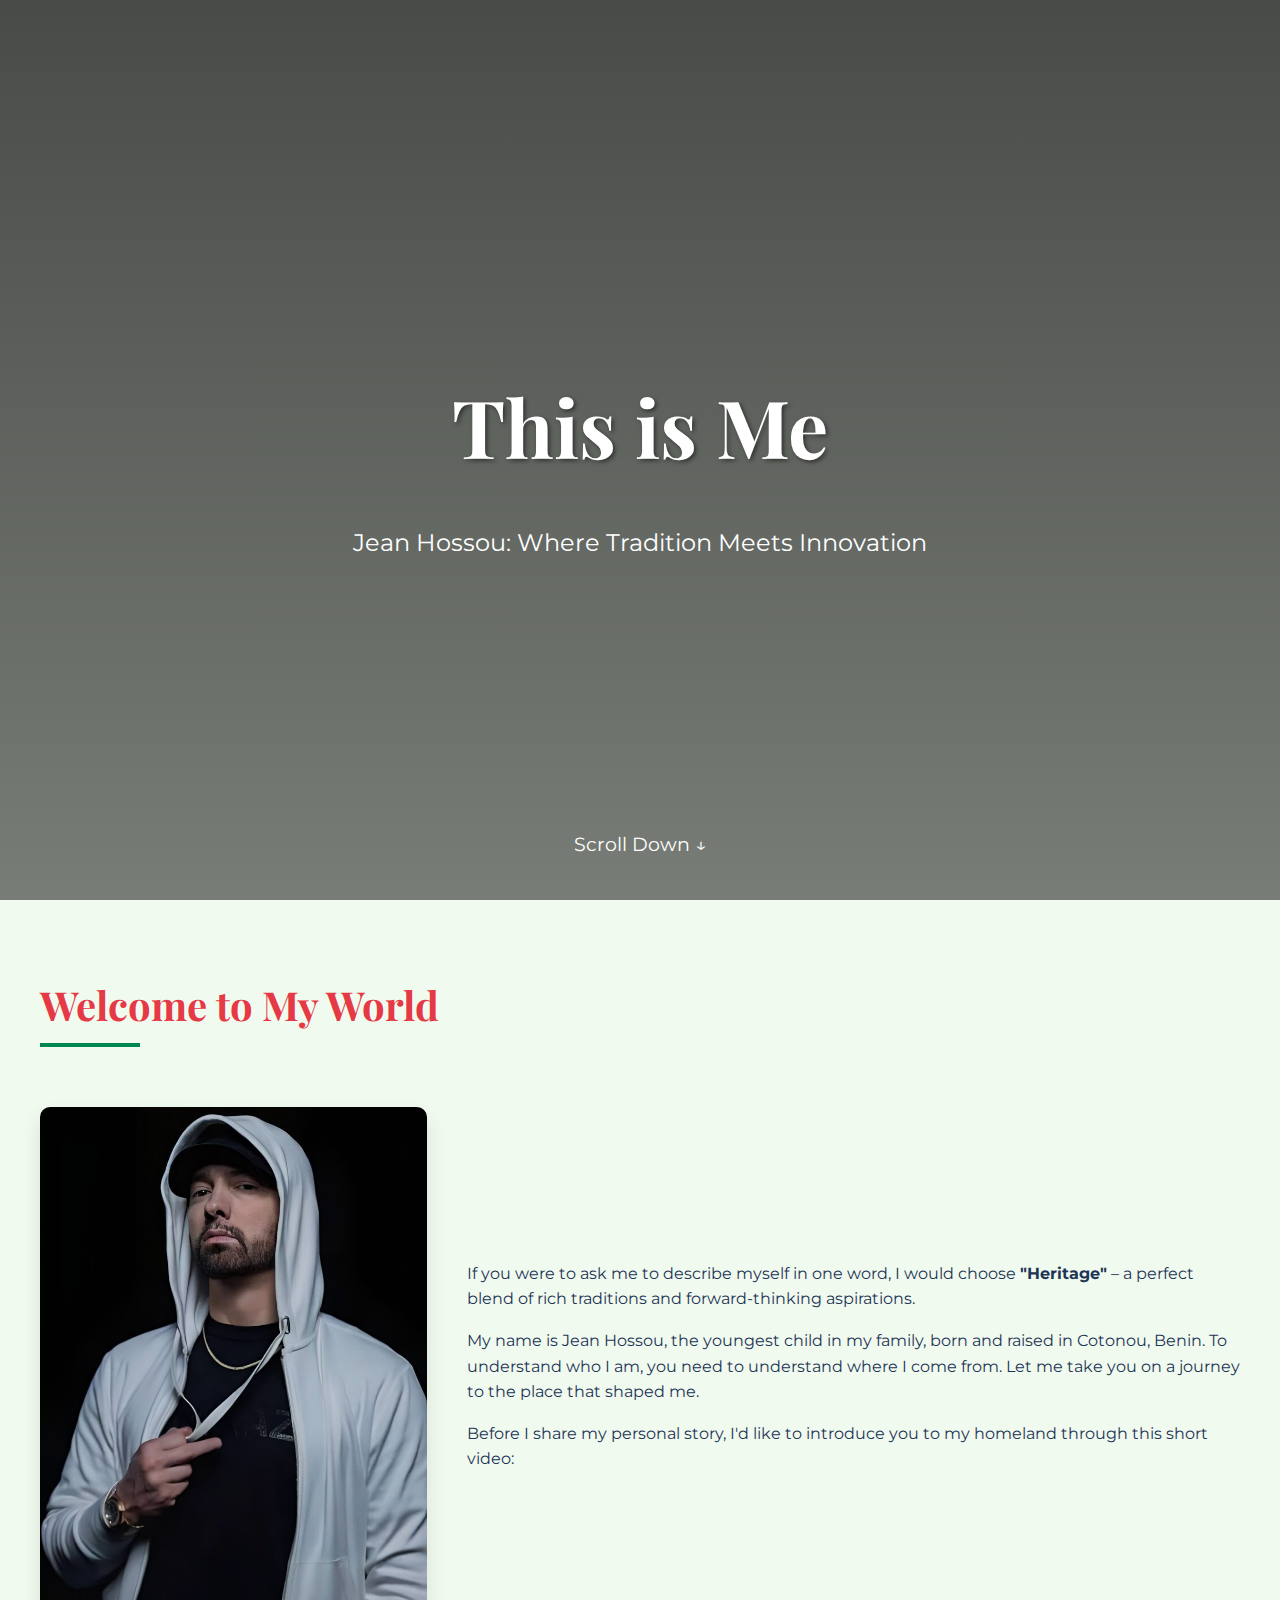
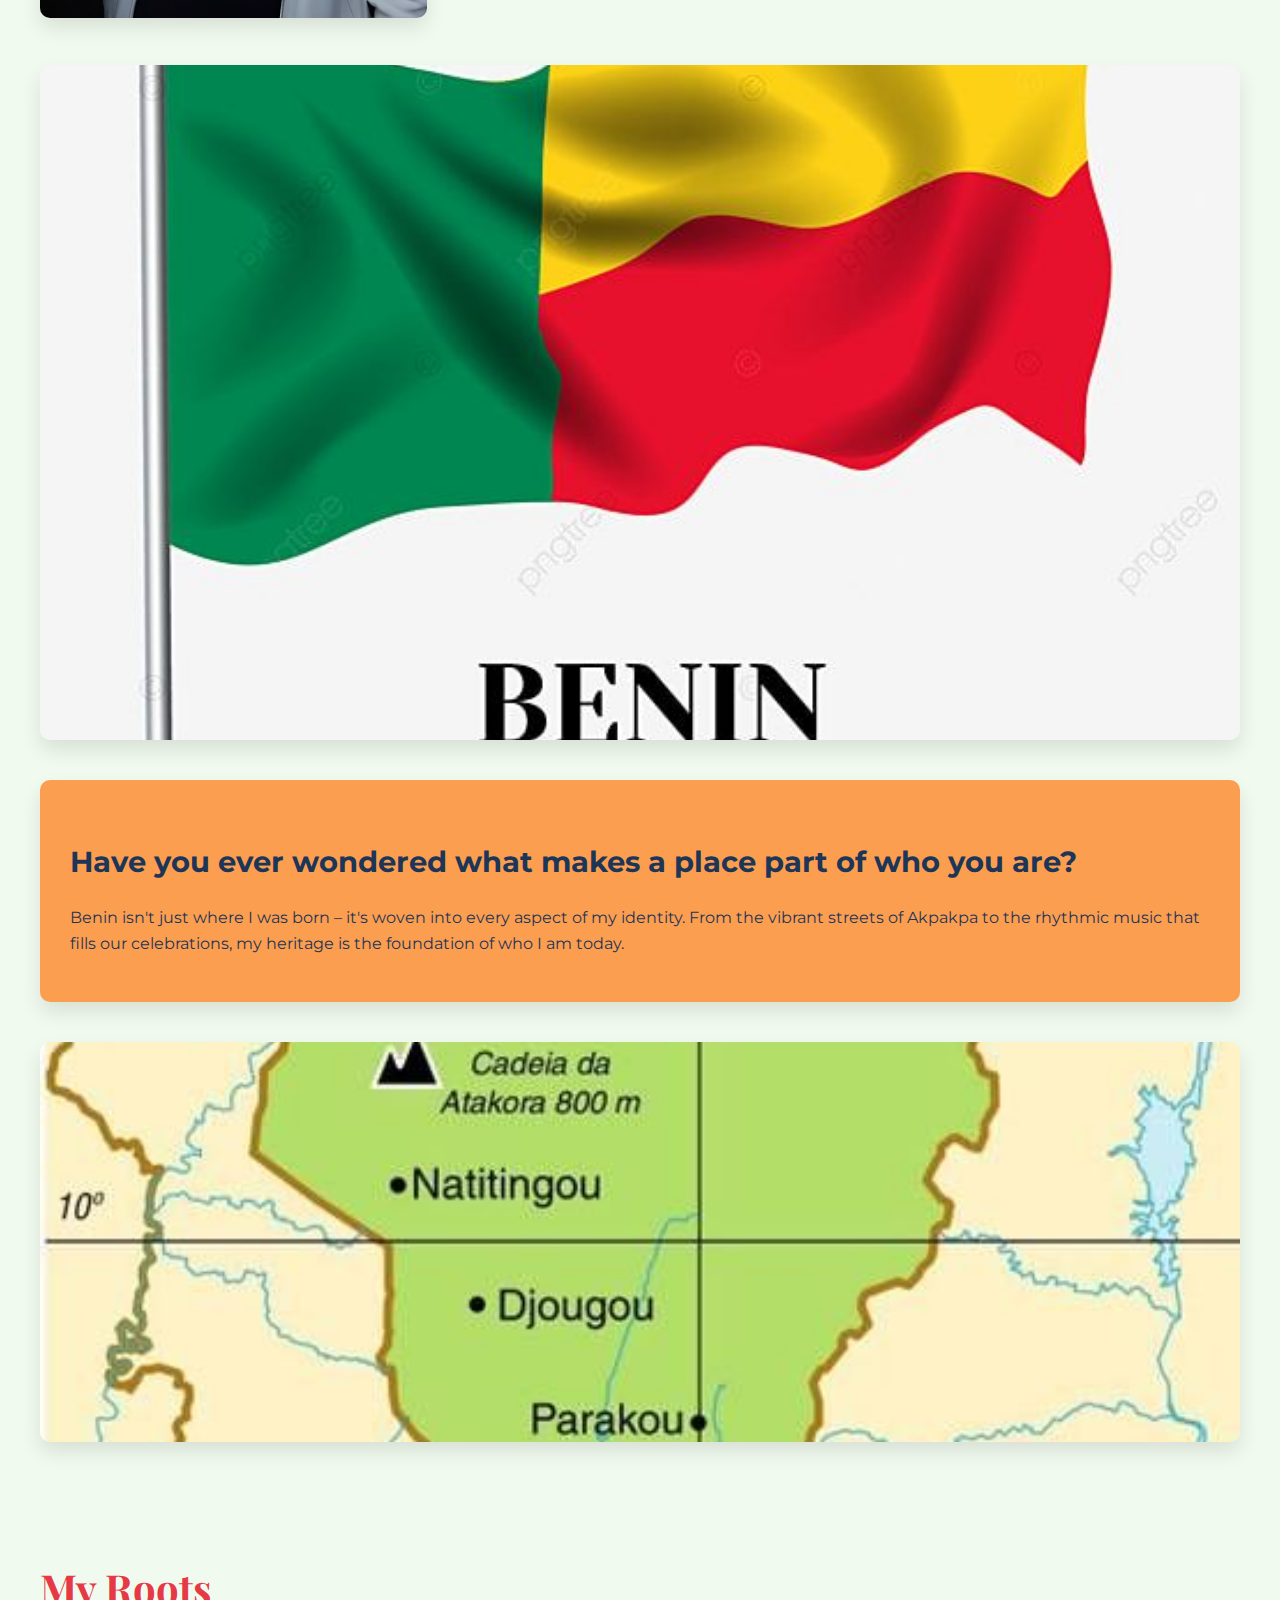
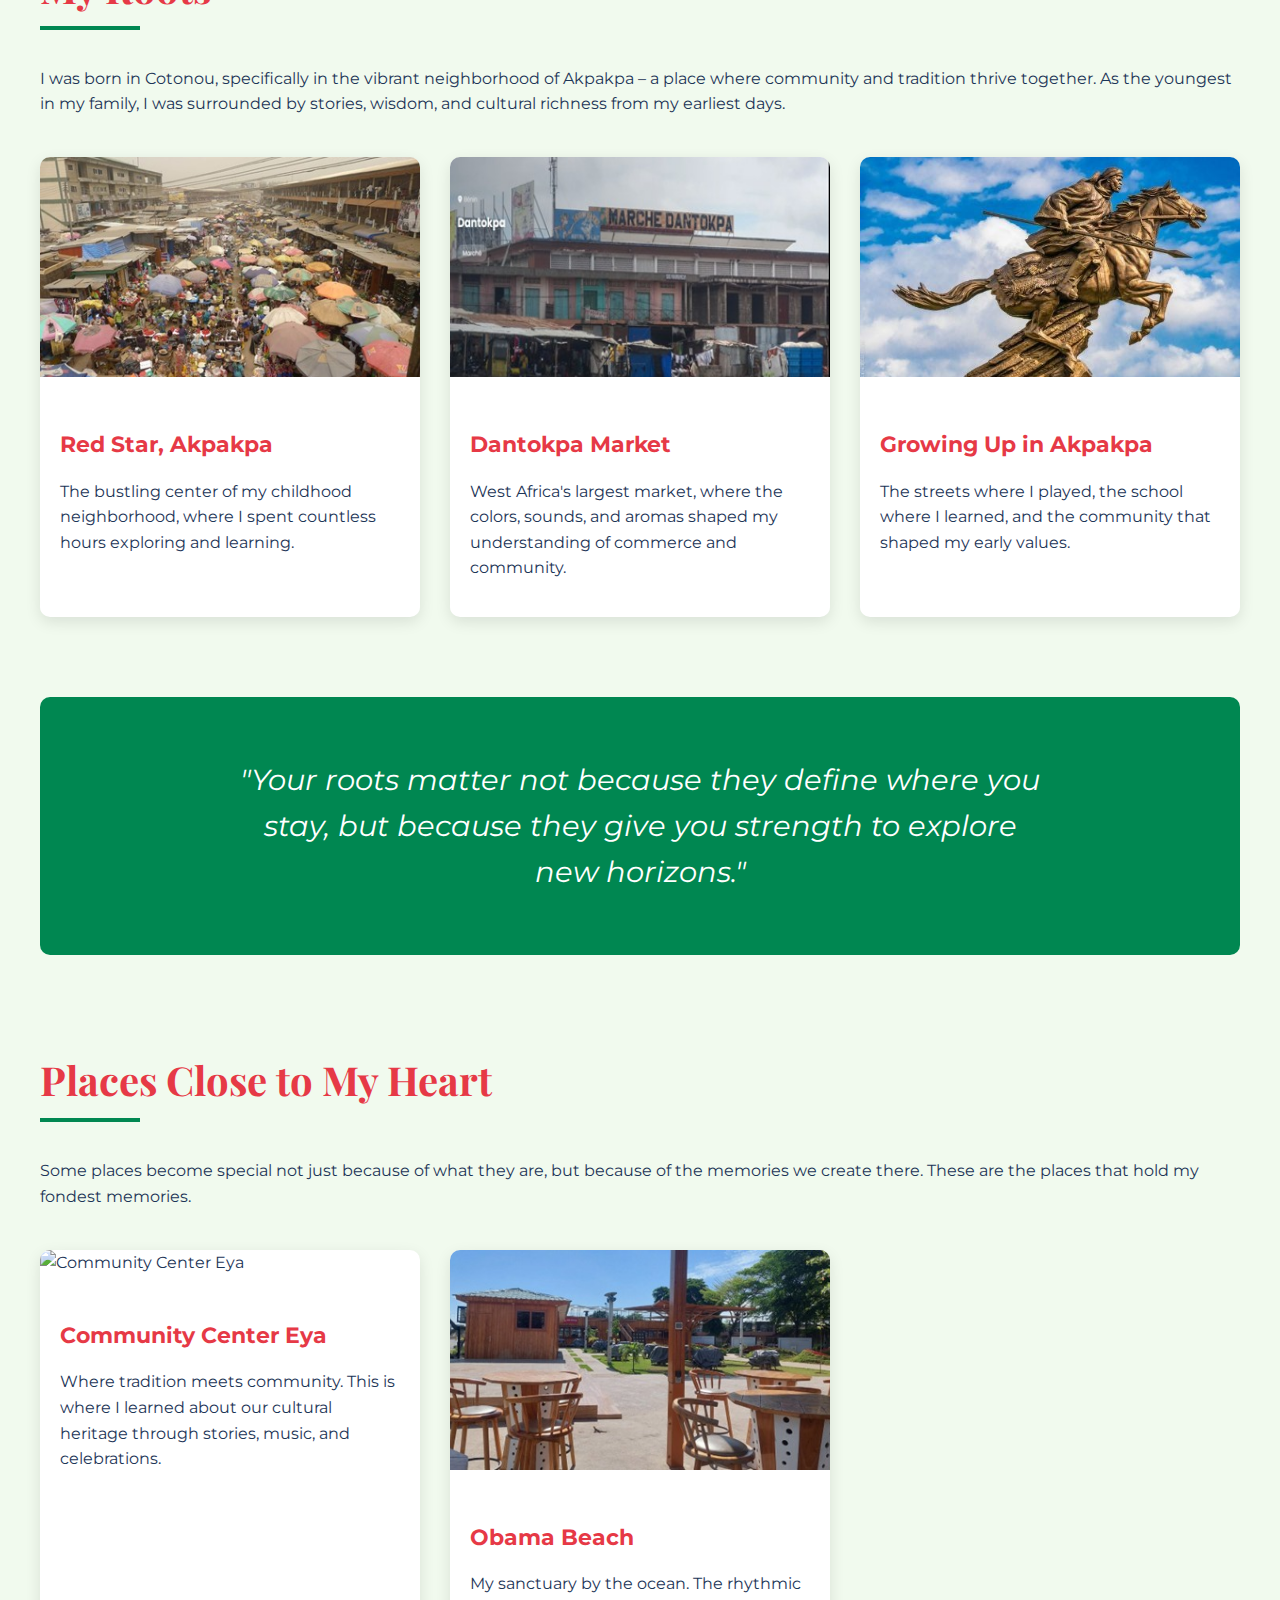
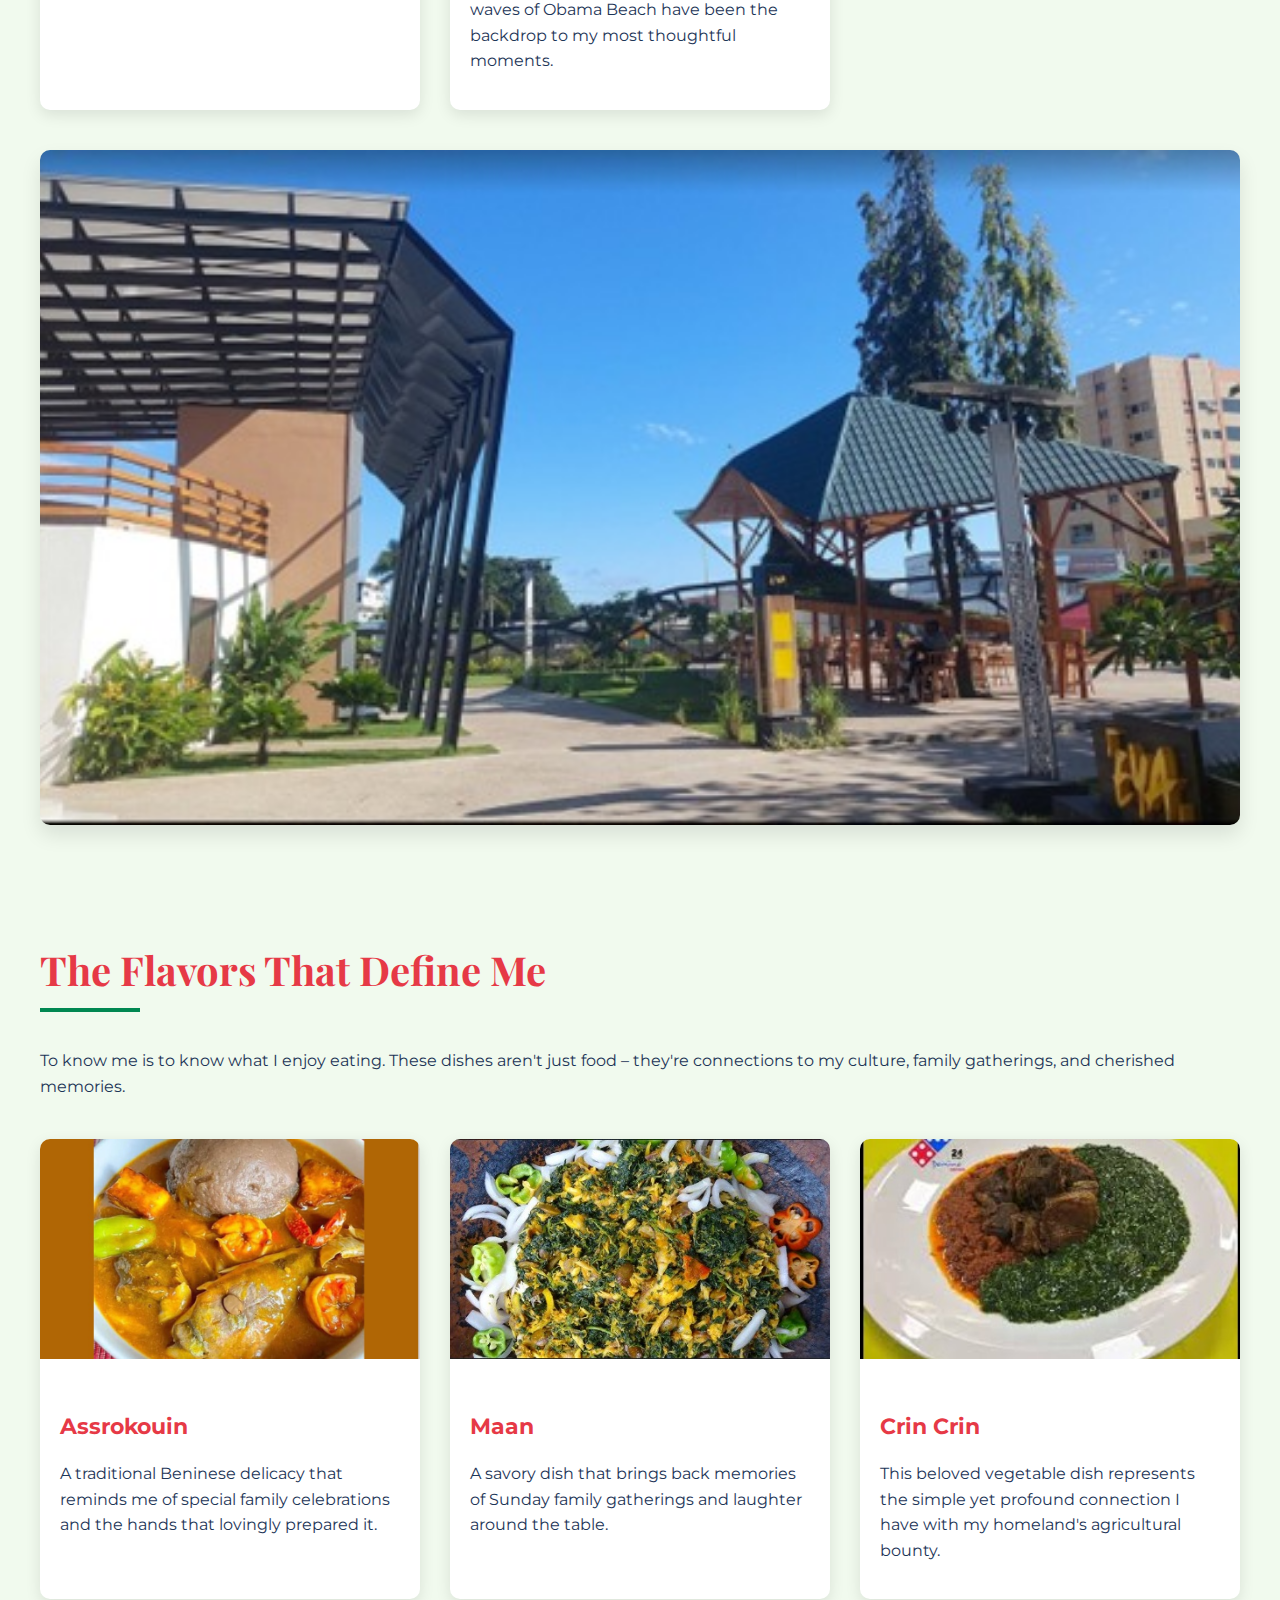
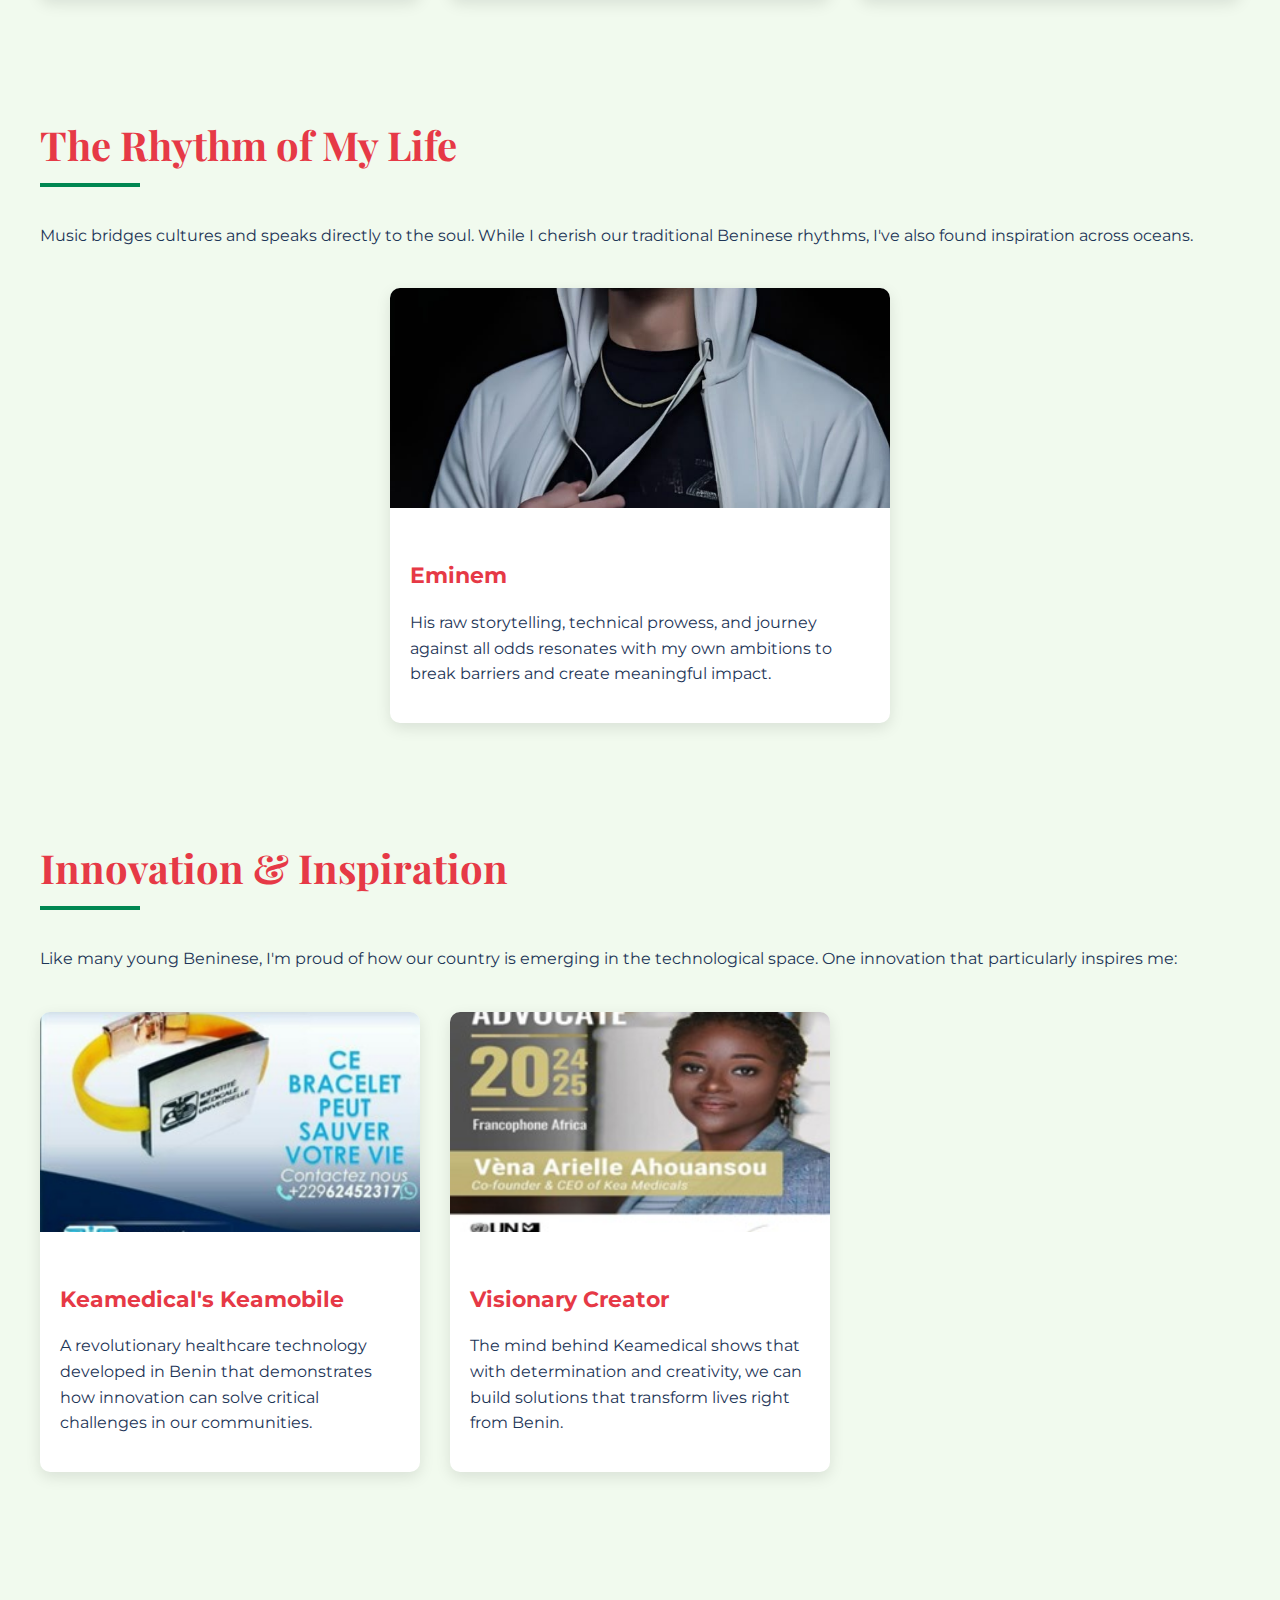
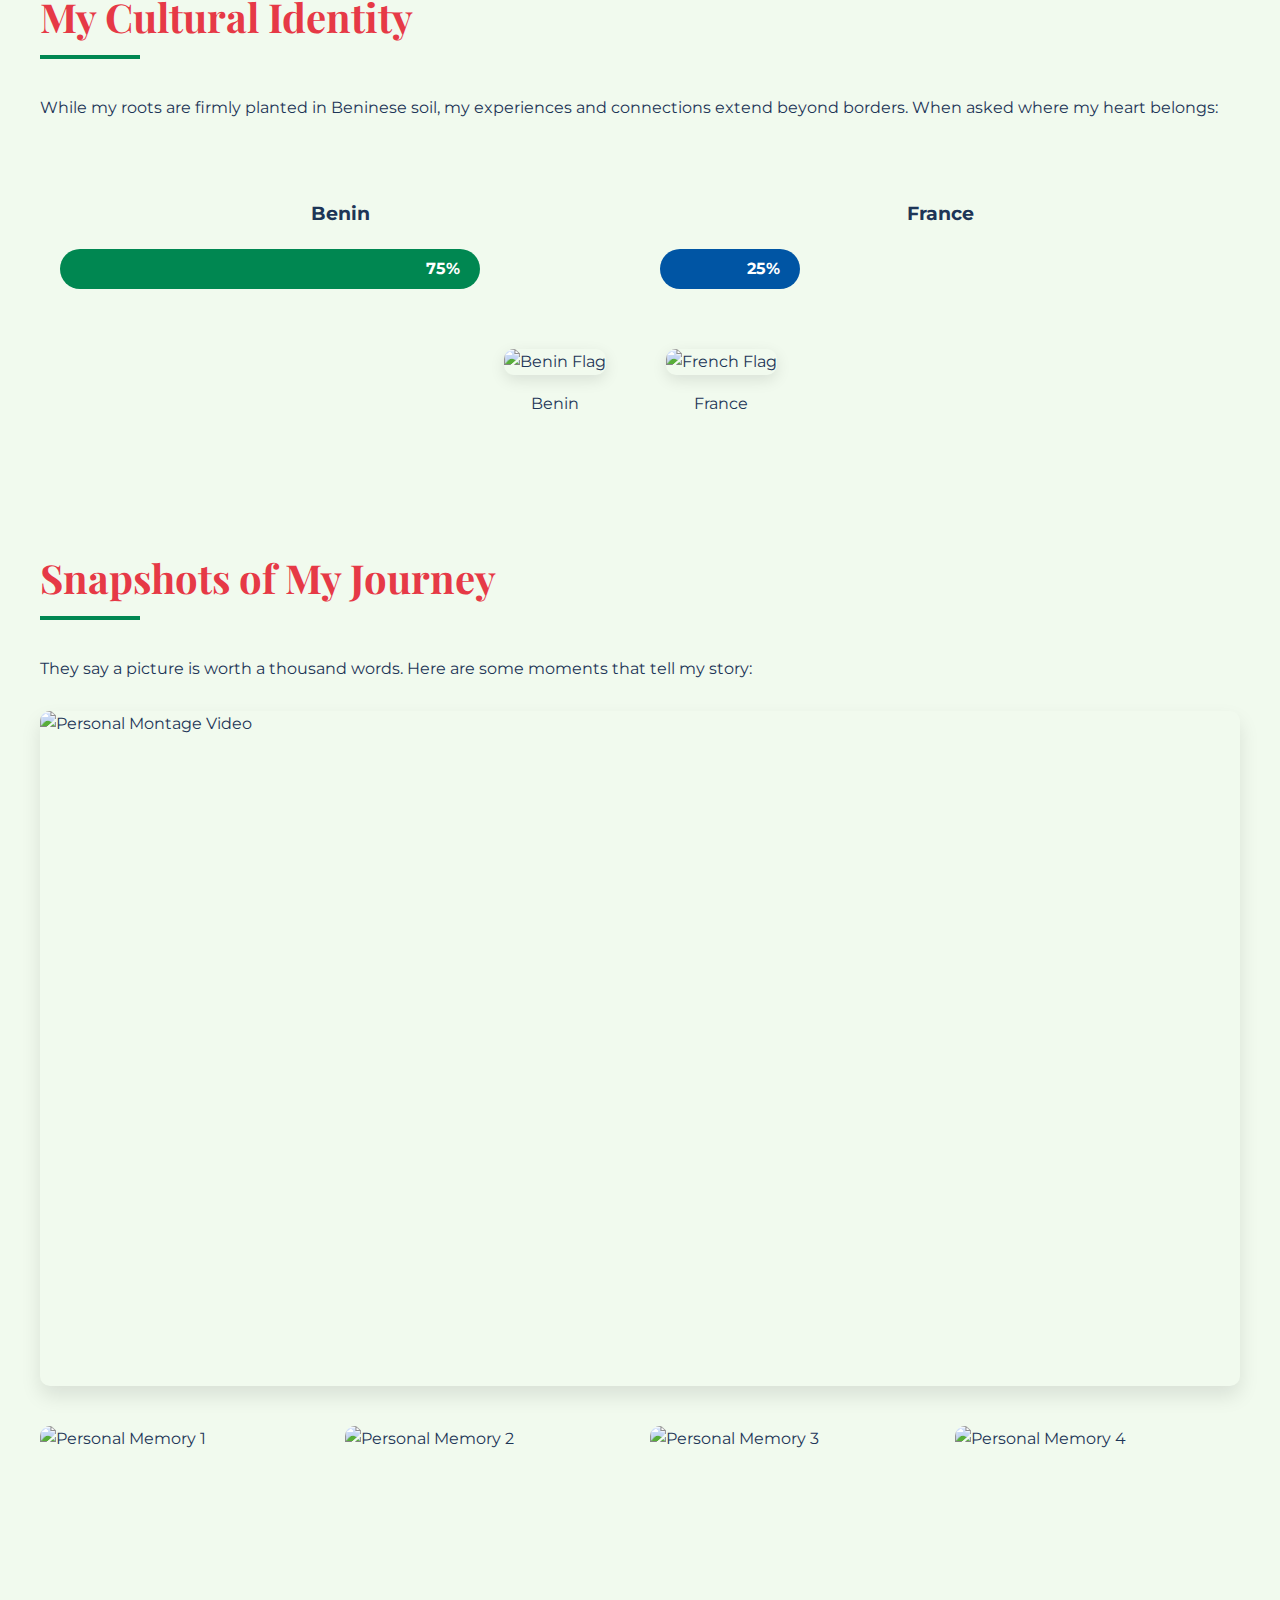
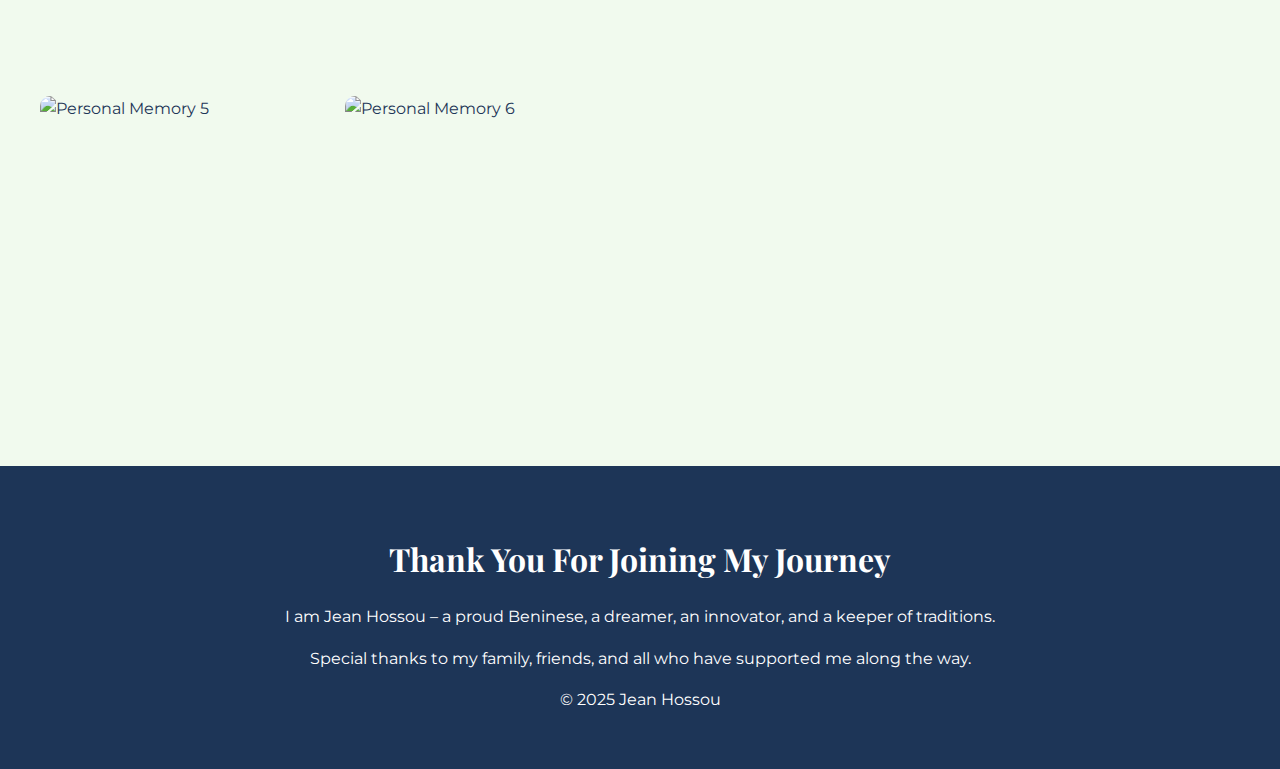
==== commit d2dc1309: "Update 1.html" ====
--- a/1.html
+++ b/1.html
@@ -328,7 +328,7 @@
             </div>
             
             <div class="video-container">
-                <img src="/api/placeholder/1200/6" alt="Beautiful Benin Video">
+                <img src="images/benin.jpg" alt="Beautiful Benin Video">
             </div>
             
             <div class="highlight-box">
@@ -347,21 +347,21 @@
             
             <div class="grid">
                 <div class="card">
-                    <img src="" alt="Red Star area in Akpakpa">
+                    <img src="images/tokpa.jpg" alt="Red Star area in Akpakpa">
                     <div class="card-content">
                         <h3 class="card-title">Red Star, Akpakpa</h3>
                         <p>The bustling center of my childhood neighborhood, where I spent countless hours exploring and learning.</p>
                     </div>
                 </div>
                 <div class="card">
-                    <img src="/api/placeholder/500/400" alt="Dantokpa Market">
+                    <img src="images/dantokpa.jpg" alt="Dantokpa Market">
                     <div class="card-content">
                         <h3 class="card-title">Dantokpa Market</h3>
                         <p>West Africa's largest market, where the colors, sounds, and aromas shaped my understanding of commerce and community.</p>
                     </div>
                 </div>
                 <div class="card">
-                    <img src="/api/placeholder/500/400" alt="Akpakpa Neighborhood">
+                    <img src="images/horse.jpg" alt="Akpakpa Neighborhood">
                     <div class="card-content">
                         <h3 class="card-title">Growing Up in Akpakpa</h3>
                         <p>The streets where I played, the school where I learned, and the community that shaped my early values.</p>
@@ -448,14 +448,14 @@
             
             <div class="grid">
                 <div class="card">
-                    <img src="/api/placeholder/500/400" alt="Keamobile">
+                    <img src="images/adv.jpg" alt="Keamobile">
                     <div class="card-content">
                         <h3 class="card-title">Keamedical's Keamobile</h3>
                         <p>A revolutionary healthcare technology developed in Benin that demonstrates how innovation can solve critical challenges in our communities.</p>
                     </div>
                 </div>
                 <div class="card">
-                    <img src="/api/placeholder/500/400" alt="Creator of Keamedical">
+                    <img src="images/advocate.jpg" alt="Creator of Keamedical">
                     <div class="card-content">
                         <h3 class="card-title">Visionary Creator</h3>
                         <p>The mind behind Keamedical shows that with determination and creativity, we can build solutions that transform lives right from Benin.</p>
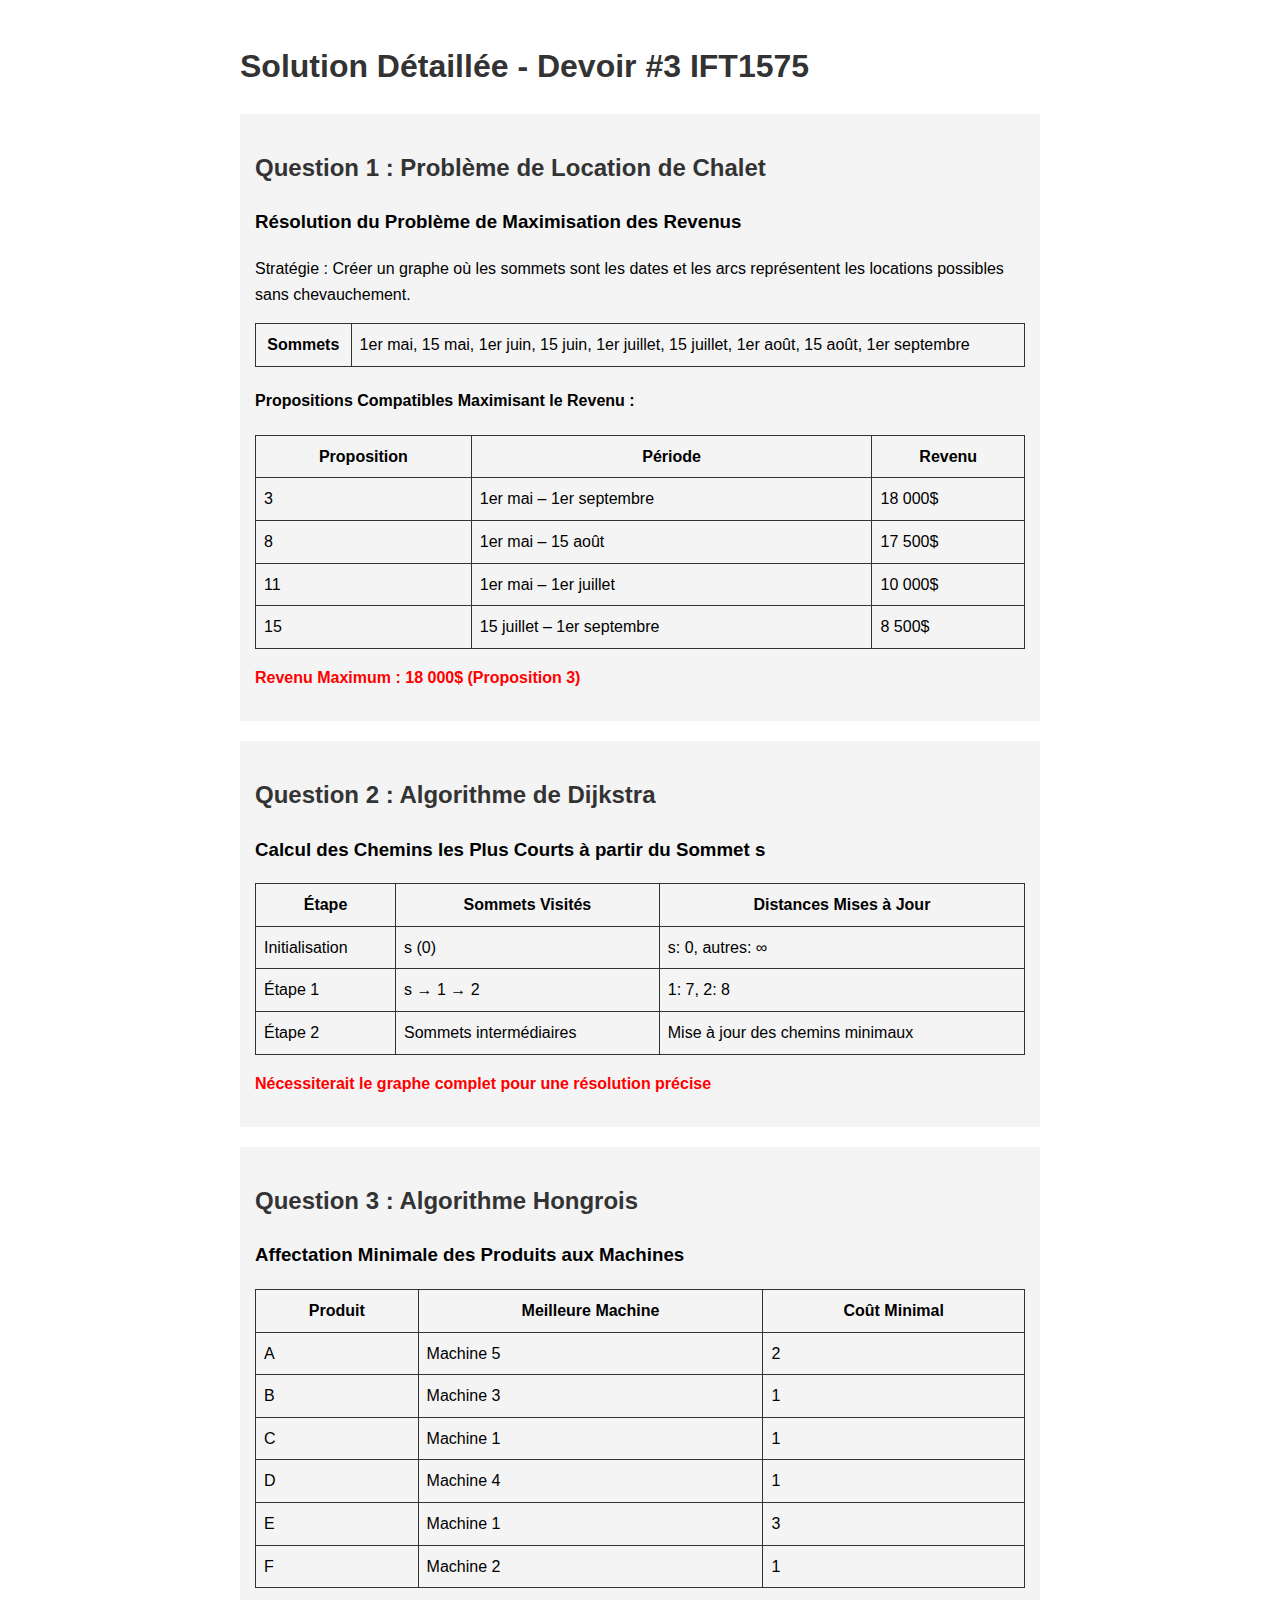
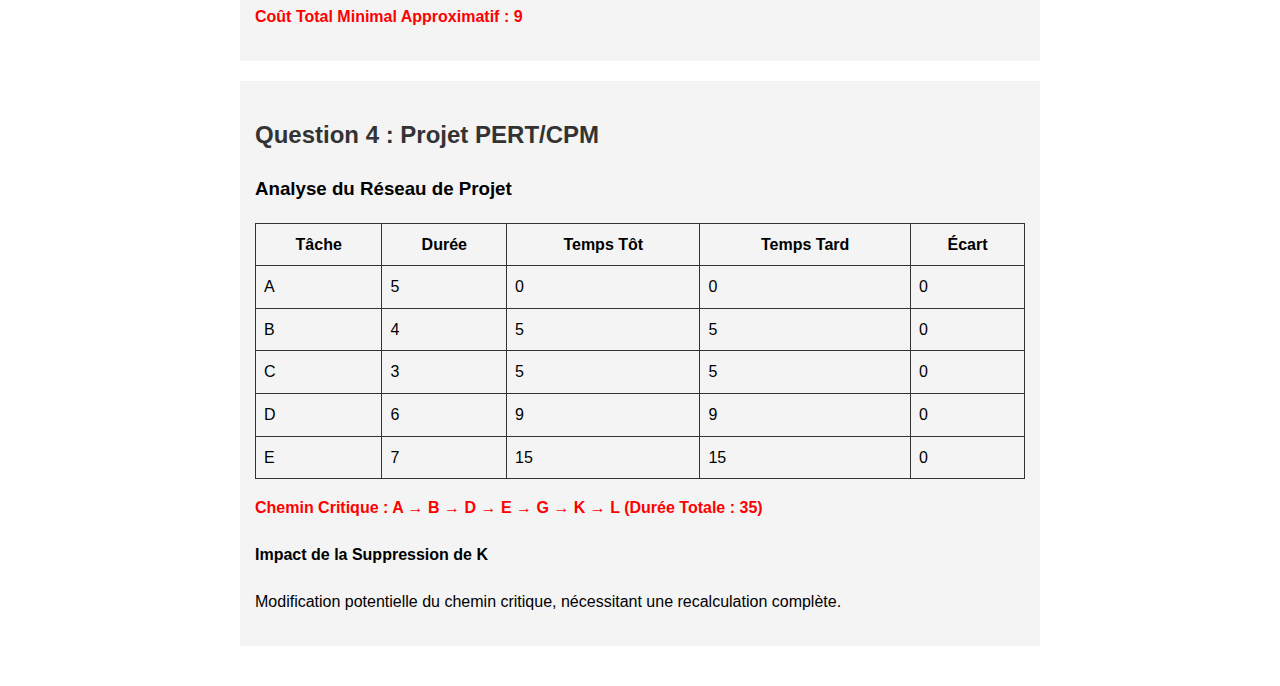
==== commit 0902ffc2: "Update 1.html" ====
--- a/1.html
+++ b/1.html
@@ -1,536 +1,193 @@
 <!DOCTYPE html>
-<html lang="en">
+<html lang="fr">
 <head>
     <meta charset="UTF-8">
-    <meta name="viewport" content="width=device-width, initial-scale=1.0">
-    <title>This is Me - Jean Hossou</title>
+    <title>Solution Complète - Devoir #3 IFT1575</title>
     <style>
-        @import url('https://fonts.googleapis.com/css2?family=Montserrat:wght@400;600;700&family=Playfair+Display:wght@700&display=swap');
-        
-        :root {
-            --primary: #E63946;
-            --secondary: #008751;
-            --accent: #FC9E4F;
-            --light: #F1FAEE;
-            --dark: #1D3557;
-        }
-        
-        body {
-            font-family: 'Montserrat', sans-serif;
-            margin: 0;
-            padding: 0;
-            color: var(--dark);
-            background-color: var(--light);
-            line-height: 1.6;
-        }
-        
-        .hero {
-            height: 100vh;
-            display: flex;
-            flex-direction: column;
-            justify-content: center;
-            align-items: center;
-            position: relative;
-            color: white;
-            text-align: center;
-            padding: 0 20px;
-            background: linear-gradient(rgba(0,0,0,0.7), rgba(0,0,0,0.5)), url('/api/placeholder/1200/800');
-            background-size: cover;
-            background-position: center;
-        }
-        
-        .hero h1 {
-            font-family: 'Playfair Display', serif;
-            font-size: 5rem;
-            margin-bottom: 10px;
-            text-shadow: 2px 2px 4px rgba(0,0,0,0.5);
-        }
-        
-        .hero p {
-            font-size: 1.5rem;
-            max-width: 700px;
-            margin-bottom: 30px;
-        }
-        
-        .scroll-down {
-            position: absolute;
-            bottom: 40px;
-            font-size: 1.2rem;
-            animation: bounce 2s infinite;
-        }
-        
-        @keyframes bounce {
-            0%, 20%, 50%, 80%, 100% {transform: translateY(0);}
-            40% {transform: translateY(-30px);}
-            60% {transform: translateY(-15px);}
-        }
-        
-        .container {
-            max-width: 1200px;
-            margin: 0 auto;
-            padding: 40px 20px;
-        }
-        
-        section {
-            margin-bottom: 80px;
-            position: relative;
-        }
-        
-        .section-title {
-            font-family: 'Playfair Display', serif;
-            font-size: 2.5rem;
-            color: var(--primary);
-            margin-bottom: 30px;
-            display: inline-block;
-            position: relative;
-        }
-        
-        .section-title::after {
-            content: '';
-            position: absolute;
-            bottom: -10px;
-            left: 0;
-            width: 100px;
-            height: 4px;
-            background-color: var(--secondary);
-        }
-        
-        .video-container {
-            position: relative;
-            padding-bottom: 56.25%;
-            height: 0;
-            overflow: hidden;
-            max-width: 100%;
-            margin: 30px 0;
-            border-radius: 10px;
-            box-shadow: 0 10px 20px rgba(0,0,0,0.1);
-        }
-        
-        .video-container img {
-            position: absolute;
-            top: 0;
-            left: 0;
-            width: 100%;
-            height: 100%;
-            object-fit: cover;
-        }
-        
-        .grid {
-            display: grid;
-            grid-template-columns: repeat(auto-fill, minmax(300px, 1fr));
-            gap: 30px;
-            margin: 40px 0;
-        }
-        
-        .card {
-            background: white;
-            border-radius: 10px;
-            overflow: hidden;
-            box-shadow: 0 5px 15px rgba(0,0,0,0.1);
-            transition: transform 0.3s ease, box-shadow 0.3s ease;
-        }
-        
-        .card:hover {
-            transform: translateY(-10px);
-            box-shadow: 0 15px 30px rgba(0,0,0,0.2);
-        }
-        
-        .card img {
-            width: 100%;
-            height: 220px;
-            object-fit: cover;
-        }
-        
-        .card-content {
-            padding: 20px;
-        }
-        
-        .card-title {
-            font-size: 1.4rem;
-            margin-bottom: 10px;
-            color: var(--primary);
-        }
-        
-        .quote {
-            background-color: var(--secondary);
-            color: white;
-            padding: 60px 40px;
-            text-align: center;
-            margin: 60px 0;
-            border-radius: 10px;
-        }
-        
-        .quote p {
-            font-size: 1.8rem;
-            font-style: italic;
-            max-width: 800px;
-            margin: 0 auto;
-        }
-        
-        .comparison {
-            display: flex;
-            justify-content: space-between;
-            align-items: center;
-            margin: 40px 0;
-        }
-        
-        .comparison-item {
-            flex: 1;
-            text-align: center;
-            padding: 20px;
-        }
-        
-        .comparison-bar {
-            height: 40px;
-            background-color: var(--secondary);
-            margin-top: 20px;
-            border-radius: 20px;
-            position: relative;
-            overflow: hidden;
-        }
-        
-        .comparison-result {
-            position: absolute;
-            right: 20px;
-            top: 50%;
-            transform: translateY(-50%);
-            color: white;
-            font-weight: bold;
-        }
-        
-        .flag-container {
-            display: flex;
-            justify-content: center;
-            gap: 60px;
-            margin: 40px 0;
-        }
-        
-        .flag {
-            text-align: center;
-            transition: transform 0.3s ease;
-        }
-        
-        .flag:hover {
-            transform: scale(1.1);
-        }
-        
-        .flag img {
-            width: 200px;
-            height: auto;
-            border-radius: 10px;
-            box-shadow: 0 5px 15px rgba(0,0,0,0.1);
-        }
-        
-        .gallery {
-            display: grid;
-            grid-template-columns: repeat(auto-fill, minmax(250px, 1fr));
-            gap: 20px;
-            margin-top: 40px;
-        }
-        
-        .gallery-item {
-            height: 250px;
-            overflow: hidden;
-            border-radius: 10px;
-            position: relative;
-        }
-        
-        .gallery-item img {
-            width: 100%;
-            height: 100%;
-            object-fit: cover;
-            transition: transform 0.5s ease;
-        }
-        
-        .gallery-item:hover img {
-            transform: scale(1.1);
-        }
-        
-        .footer {
-            background-color: var(--dark);
-            color: white;
-            text-align: center;
-            padding: 40px 20px;
-        }
-        
-        .footer h2 {
-            font-family: 'Playfair Display', serif;
-            font-size: 2rem;
-            margin-bottom: 20px;
-        }
-        
-        .about-me {
-            display: flex;
-            flex-wrap: wrap;
-            align-items: center;
-            gap: 40px;
-            margin: 40px 0;
-        }
-        
-        .about-me-image {
-            flex: 1;
-            min-width: 300px;
-        }
-        
-        .about-me-image img {
-            width: 100%;
-            border-radius: 10px;
-            box-shadow: 0 10px 20px rgba(0,0,0,0.1);
-        }
-        
-        .about-me-content {
-            flex: 2;
-            min-width: 300px;
-        }
-        
-        .map-container {
-            height: 400px;
-            margin: 40px 0;
-            border-radius: 10px;
-            overflow: hidden;
-            box-shadow: 0 10px 20px rgba(0,0,0,0.1);
-        }
-        
-        .highlight-box {
-            background-color: var(--accent);
-            border-radius: 10px;
-            padding: 30px;
-            margin: 40px 0;
-            color: var(--dark);
-            box-shadow: 0 10px 20px rgba(0,0,0,0.1);
-        }
-        
-        .highlight-box h3 {
-            font-size: 1.8rem;
-            margin-bottom: 20px;
-        }
+        body { font-family: Arial, sans-serif; line-height: 1.6; max-width: 800px; margin: 0 auto; padding: 20px; }
+        h1, h2 { color: #333; }
+        .solution { background-color: #f4f4f4; padding: 15px; margin-bottom: 20px; }
+        table { border-collapse: collapse; width: 100%; }
+        table, th, td { border: 1px solid #333; padding: 8px; }
+        .important { color: red; font-weight: bold; }
     </style>
 </head>
 <body>
-    <div class="hero">
-        <h1>This is Me</h1>
-        <p>Jean Hossou: Where Tradition Meets Innovation</p>
-        <div class="scroll-down">Scroll Down ↓</div>
+    <h1>Solution Détaillée - Devoir #3 IFT1575</h1>
+
+    <div class="solution">
+        <h2>Question 1 : Problème de Location de Chalet</h2>
+        <h3>Résolution du Problème de Maximisation des Revenus</h3>
+
+        <p>Stratégie : Créer un graphe où les sommets sont les dates et les arcs représentent les locations possibles sans chevauchement.</p>
+
+        <table>
+            <tr>
+                <th>Sommets</th>
+                <td>1er mai, 15 mai, 1er juin, 15 juin, 1er juillet, 15 juillet, 1er août, 15 août, 1er septembre</td>
+            </tr>
+        </table>
+
+        <h4>Propositions Compatibles Maximisant le Revenu :</h4>
+        <table>
+            <tr>
+                <th>Proposition</th>
+                <th>Période</th>
+                <th>Revenu</th>
+            </tr>
+            <tr>
+                <td>3</td>
+                <td>1er mai – 1er septembre</td>
+                <td>18 000$</td>
+            </tr>
+            <tr>
+                <td>8</td>
+                <td>1er mai – 15 août</td>
+                <td>17 500$</td>
+            </tr>
+            <tr>
+                <td>11</td>
+                <td>1er mai – 1er juillet</td>
+                <td>10 000$</td>
+            </tr>
+            <tr>
+                <td>15</td>
+                <td>15 juillet – 1er septembre</td>
+                <td>8 500$</td>
+            </tr>
+        </table>
+
+        <p class="important">Revenu Maximum : 18 000$ (Proposition 3)</p>
     </div>
 
-    <div class="container">
-        <section id="introduction">
-            <h2 class="section-title">Welcome to My World</h2>
-            <div class="about-me">
-                <div class="about-me-image">
-                    <img src="images/idiot.jpg" alt="Jean Hossou">
-                </div>
-                <div class="about-me-content">
-                    <p>If you were to ask me to describe myself in one word, I would choose <strong>"Heritage"</strong> – a perfect blend of rich traditions and forward-thinking aspirations.</p>
-                    <p>My name is Jean Hossou, the youngest child in my family, born and raised in Cotonou, Benin. To understand who I am, you need to understand where I come from. Let me take you on a journey to the place that shaped me.</p>
-                    <p>Before I share my personal story, I'd like to introduce you to my homeland through this short video:</p>
-                </div>
-            </div>
-            
-            <div class="video-container">
-                <img src="images/benin.jpg" alt="Beautiful Benin Video">
-            </div>
-            
-            <div class="highlight-box">
-                <h3>Have you ever wondered what makes a place part of who you are?</h3>
-                <p>Benin isn't just where I was born – it's woven into every aspect of my identity. From the vibrant streets of Akpakpa to the rhythmic music that fills our celebrations, my heritage is the foundation of who I am today.</p>
-            </div>
-            
-            <div class="map-container">
-                <img src="images/map.jpg" alt="Map of Benin" style="width:100%; height:100%; object-fit:cover;">
-            </div>
-        </section>
+    <div class="solution">
+        <h2>Question 2 : Algorithme de Dijkstra</h2>
+        <h3>Calcul des Chemins les Plus Courts à partir du Sommet s</h3>
 
-        <section id="my-roots">
-            <h2 class="section-title">My Roots</h2>
-            <p>I was born in Cotonou, specifically in the vibrant neighborhood of Akpakpa – a place where community and tradition thrive together. As the youngest in my family, I was surrounded by stories, wisdom, and cultural richness from my earliest days.</p>
-            
-            <div class="grid">
-                <div class="card">
-                    <img src="images/tokpa.jpg" alt="Red Star area in Akpakpa">
-                    <div class="card-content">
-                        <h3 class="card-title">Red Star, Akpakpa</h3>
-                        <p>The bustling center of my childhood neighborhood, where I spent countless hours exploring and learning.</p>
-                    </div>
-                </div>
-                <div class="card">
-                    <img src="images/dantokpa.jpg" alt="Dantokpa Market">
-                    <div class="card-content">
-                        <h3 class="card-title">Dantokpa Market</h3>
-                        <p>West Africa's largest market, where the colors, sounds, and aromas shaped my understanding of commerce and community.</p>
-                    </div>
-                </div>
-                <div class="card">
-                    <img src="images/horse.jpg" alt="Akpakpa Neighborhood">
-                    <div class="card-content">
-                        <h3 class="card-title">Growing Up in Akpakpa</h3>
-                        <p>The streets where I played, the school where I learned, and the community that shaped my early values.</p>
-                    </div>
-                </div>
-            </div>
-        </section>
+        <table>
+            <tr>
+                <th>Étape</th>
+                <th>Sommets Visités</th>
+                <th>Distances Mises à Jour</th>
+            </tr>
+            <tr>
+                <td>Initialisation</td>
+                <td>s (0)</td>
+                <td>s: 0, autres: ∞</td>
+            </tr>
+            <tr>
+                <td>Étape 1</td>
+                <td>s → 1 → 2</td>
+                <td>1: 7, 2: 8</td>
+            </tr>
+            <tr>
+                <td>Étape 2</td>
+                <td>Sommets intermédiaires</td>
+                <td>Mise à jour des chemins minimaux</td>
+            </tr>
+        </table>
 
-        <div class="quote">
-            <p>"Your roots matter not because they define where you stay, but because they give you strength to explore new horizons."</p>
-        </div>
-
-        <section id="favorite-places">
-            <h2 class="section-title">Places Close to My Heart</h2>
-            <p>Some places become special not just because of what they are, but because of the memories we create there. These are the places that hold my fondest memories.</p>
-            
-            <div class="grid">
-                <div class="card">
-                    <img src="images/tokpa" alt="Community Center Eya">
-                    <div class="card-content">
-                        <h3 class="card-title">Community Center Eya</h3>
-                        <p>Where tradition meets community. This is where I learned about our cultural heritage through stories, music, and celebrations.</p>
-                    </div>
-                </div>
-                <div class="card">
-                    <img src="images/rest.jpg" alt="Obama Beach">
-                    <div class="card-content">
-                        <h3 class="card-title">Obama Beach</h3>
-                        <p>My sanctuary by the ocean. The rhythmic waves of Obama Beach have been the backdrop to my most thoughtful moments.</p>
-                    </div>
-                </div>
-            </div>
-            
-            <div class="video-container">
-                <img src="images/rest2.jpg" alt="Obama Beach Video">
-            </div>
-        </section>
-
-        <section id="favorite-foods">
-            <h2 class="section-title">The Flavors That Define Me</h2>
-            <p>To know me is to know what I enjoy eating. These dishes aren't just food – they're connections to my culture, family gatherings, and cherished memories.</p>
-            
-            <div class="grid">
-                <div class="card">
-                    <img src="images/tel.jpg" alt="Assrokouin">
-                    <div class="card-content">
-                        <h3 class="card-title">Assrokouin</h3>
-                        <p>A traditional Beninese delicacy that reminds me of special family celebrations and the hands that lovingly prepared it.</p>
-                    </div>
-                </div>
-                <div class="card">
-                    <img src="images/man.jpg" alt="Maan">
-                    <div class="card-content">
-                        <h3 class="card-title">Maan</h3>
-                        <p>A savory dish that brings back memories of Sunday family gatherings and laughter around the table.</p>
-                    </div>
-                </div>
-                <div class="card">
-                    <img src="images/crin.jpg" alt="Crin Crin">
-                    <div class="card-content">
-                        <h3 class="card-title">Crin Crin</h3>
-                        <p>This beloved vegetable dish represents the simple yet profound connection I have with my homeland's agricultural bounty.</p>
-                    </div>
-                </div>
-            </div>
-        </section>
-
-        <section id="musical-influences">
-            <h2 class="section-title">The Rhythm of My Life</h2>
-            <p>Music bridges cultures and speaks directly to the soul. While I cherish our traditional Beninese rhythms, I've also found inspiration across oceans.</p>
-            
-            <div class="card" style="max-width: 500px; margin: 40px auto;">
-                <img src="images/idiot.jpg" alt="Eminem">
-                <div class="card-content">
-                    <h3 class="card-title">Eminem</h3>
-                    <p>His raw storytelling, technical prowess, and journey against all odds resonates with my own ambitions to break barriers and create meaningful impact.</p>
-                </div>
-            </div>
-        </section>
-
-        <section id="innovation">
-            <h2 class="section-title">Innovation & Inspiration</h2>
-            <p>Like many young Beninese, I'm proud of how our country is emerging in the technological space. One innovation that particularly inspires me:</p>
-            
-            <div class="grid">
-                <div class="card">
-                    <img src="images/adv.jpg" alt="Keamobile">
-                    <div class="card-content">
-                        <h3 class="card-title">Keamedical's Keamobile</h3>
-                        <p>A revolutionary healthcare technology developed in Benin that demonstrates how innovation can solve critical challenges in our communities.</p>
-                    </div>
-                </div>
-                <div class="card">
-                    <img src="images/advocate.jpg" alt="Creator of Keamedical">
-                    <div class="card-content">
-                        <h3 class="card-title">Visionary Creator</h3>
-                        <p>The mind behind Keamedical shows that with determination and creativity, we can build solutions that transform lives right from Benin.</p>
-                    </div>
-                </div>
-            </div>
-        </section>
-
-        <section id="identity">
-            <h2 class="section-title">My Cultural Identity</h2>
-            <p>While my roots are firmly planted in Beninese soil, my experiences and connections extend beyond borders. When asked where my heart belongs:</p>
-            
-            <div class="comparison">
-                <div class="comparison-item">
-                    <h3>Benin</h3>
-                    <div class="comparison-bar" style="width: 75%">
-                        <span class="comparison-result">75%</span>
-                    </div>
-                </div>
-                <div class="comparison-item">
-                    <h3>France</h3>
-                    <div class="comparison-bar" style="width: 25%; background-color: #0055A4;">
-                        <span class="comparison-result">25%</span>
-                    </div>
-                </div>
-            </div>
-            
-            <div class="flag-container">
-                <div class="flag">
-                    <img src="/api/placeholder/300/200" alt="Benin Flag">
-                    <p>Benin</p>
-                </div>
-                <div class="flag">
-                    <img src="/api/placeholder/300/200" alt="French Flag">
-                    <p>France</p>
-                </div>
-            </div>
-        </section>
-
-        <section id="personal-gallery">
-            <h2 class="section-title">Snapshots of My Journey</h2>
-            <p>They say a picture is worth a thousand words. Here are some moments that tell my story:</p>
-            
-            <div class="video-container">
-                <img src="/api/placeholder/1200/675" alt="Personal Montage Video">
-            </div>
-            
-            <div class="gallery">
-                <div class="gallery-item">
-                    <img src="/api/placeholder/400/400" alt="Personal Memory 1">
-                </div>
-                <div class="gallery-item">
-                    <img src="/api/placeholder/400/400" alt="Personal Memory 2">
-                </div>
-                <div class="gallery-item">
-                    <img src="/api/placeholder/400/400" alt="Personal Memory 3">
-                </div>
-                <div class="gallery-item">
-                    <img src="/api/placeholder/400/400" alt="Personal Memory 4">
-                </div>
-                <div class="gallery-item">
-                    <img src="/api/placeholder/400/400" alt="Personal Memory 5">
-                </div>
-                <div class="gallery-item">
-                    <img src="/api/placeholder/400/400" alt="Personal Memory 6">
-                </div>
-            </div>
-        </section>
+        <p class="important">Nécessiterait le graphe complet pour une résolution précise</p>
     </div>
 
-    <div class="footer">
-        <h2>Thank You For Joining My Journey</h2>
-        <p>I am Jean Hossou – a proud Beninese, a dreamer, an innovator, and a keeper of traditions.</p>
-        <p>Special thanks to my family, friends, and all who have supported me along the way.</p>
-        <p>© 2025 Jean Hossou</p>
+    <div class="solution">
+        <h2>Question 3 : Algorithme Hongrois</h2>
+        <h3>Affectation Minimale des Produits aux Machines</h3>
+
+        <table>
+            <tr>
+                <th>Produit</th>
+                <th>Meilleure Machine</th>
+                <th>Coût Minimal</th>
+            </tr>
+            <tr>
+                <td>A</td>
+                <td>Machine 5</td>
+                <td>2</td>
+            </tr>
+            <tr>
+                <td>B</td>
+                <td>Machine 3</td>
+                <td>1</td>
+            </tr>
+            <tr>
+                <td>C</td>
+                <td>Machine 1</td>
+                <td>1</td>
+            </tr>
+            <tr>
+                <td>D</td>
+                <td>Machine 4</td>
+                <td>1</td>
+            </tr>
+            <tr>
+                <td>E</td>
+                <td>Machine 1</td>
+                <td>3</td>
+            </tr>
+            <tr>
+                <td>F</td>
+                <td>Machine 2</td>
+                <td>1</td>
+            </tr>
+        </table>
+
+        <p class="important">Coût Total Minimal Approximatif : 9</p>
+    </div>
+
+    <div class="solution">
+        <h2>Question 4 : Projet PERT/CPM</h2>
+        <h3>Analyse du Réseau de Projet</h3>
+
+        <table>
+            <tr>
+                <th>Tâche</th>
+                <th>Durée</th>
+                <th>Temps Tôt</th>
+                <th>Temps Tard</th>
+                <th>Écart</th>
+            </tr>
+            <tr>
+                <td>A</td>
+                <td>5</td>
+                <td>0</td>
+                <td>0</td>
+                <td>0</td>
+            </tr>
+            <tr>
+                <td>B</td>
+                <td>4</td>
+                <td>5</td>
+                <td>5</td>
+                <td>0</td>
+            </tr>
+            <tr>
+                <td>C</td>
+                <td>3</td>
+                <td>5</td>
+                <td>5</td>
+                <td>0</td>
+            </tr>
+            <tr>
+                <td>D</td>
+                <td>6</td>
+                <td>9</td>
+                <td>9</td>
+                <td>0</td>
+            </tr>
+            <tr>
+                <td>E</td>
+                <td>7</td>
+                <td>15</td>
+                <td>15</td>
+                <td>0</td>
+            </tr>
+        </table>
+
+        <p class="important">Chemin Critique : A → B → D → E → G → K → L (Durée Totale : 35)</p>
+
+        <h4>Impact de la Suppression de K</h4>
+        <p>Modification potentielle du chemin critique, nécessitant une recalculation complète.</p>
     </div>
 </body>
 </html>
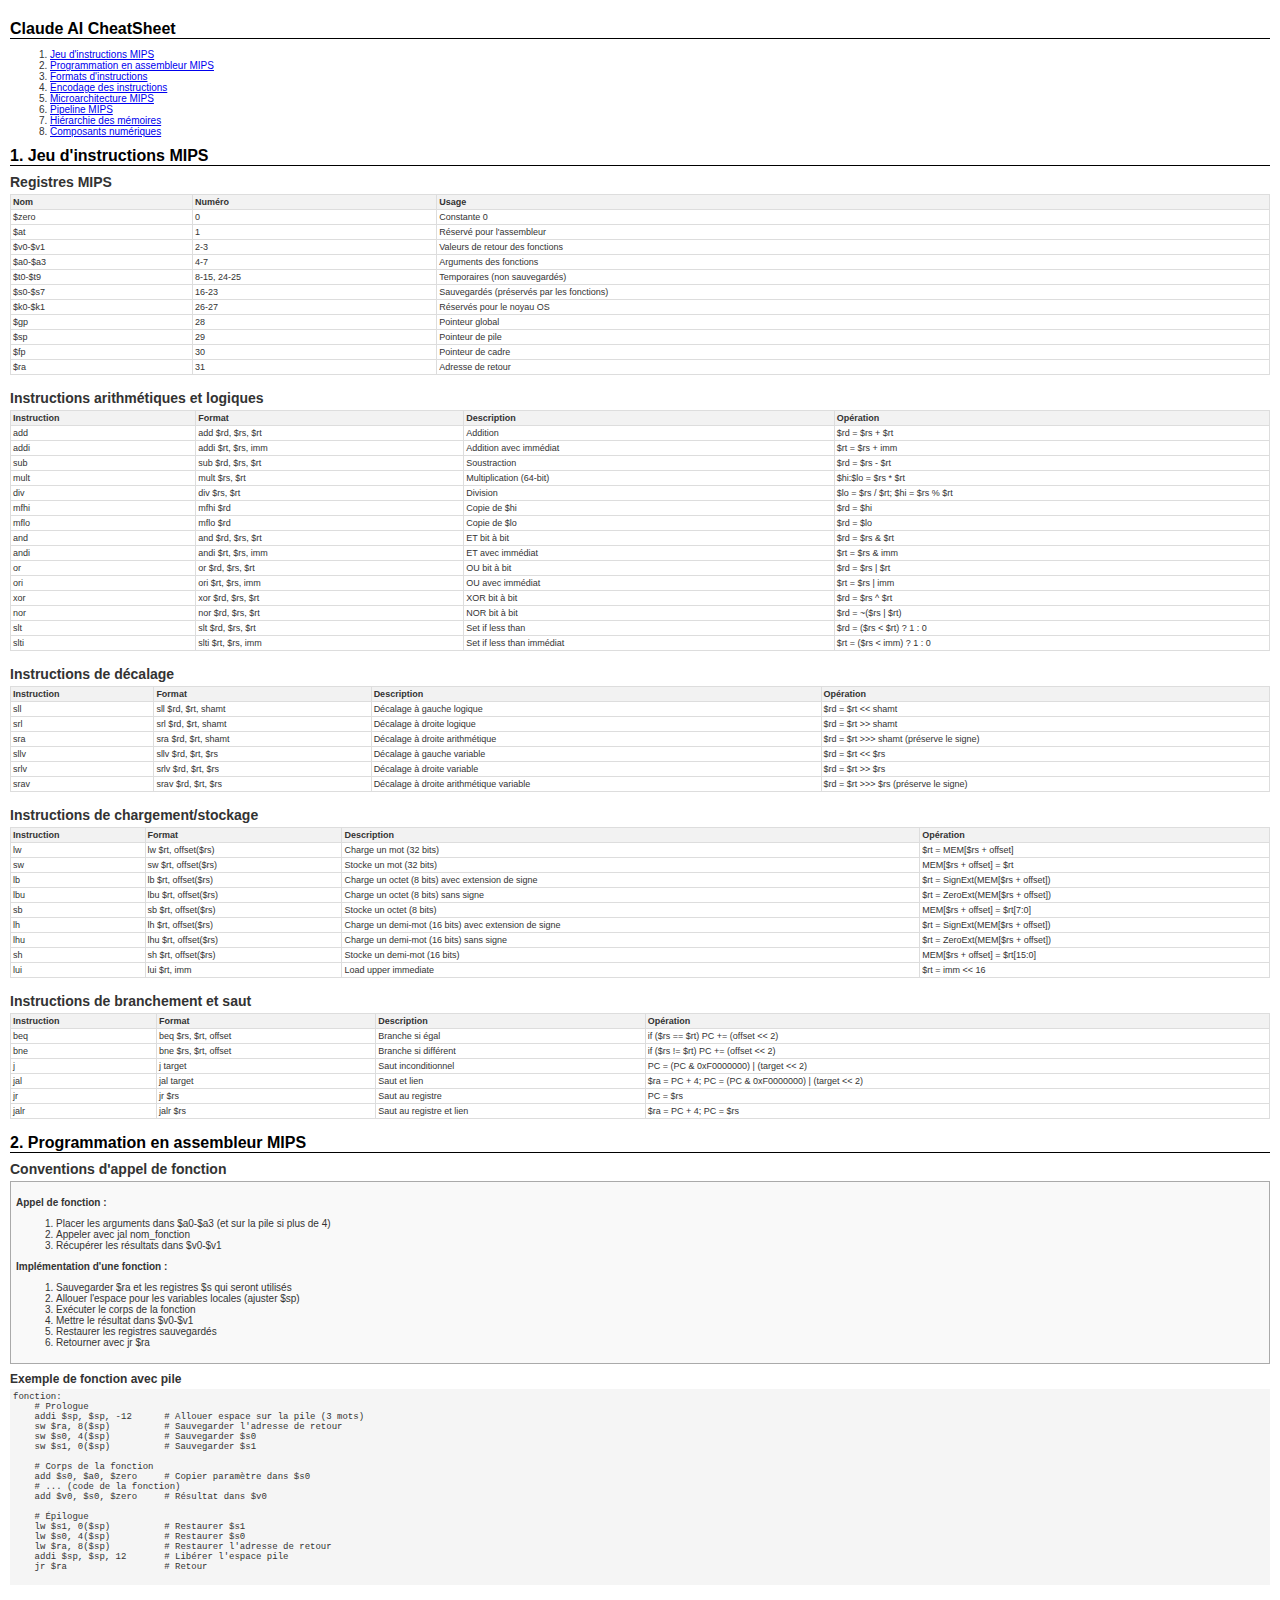
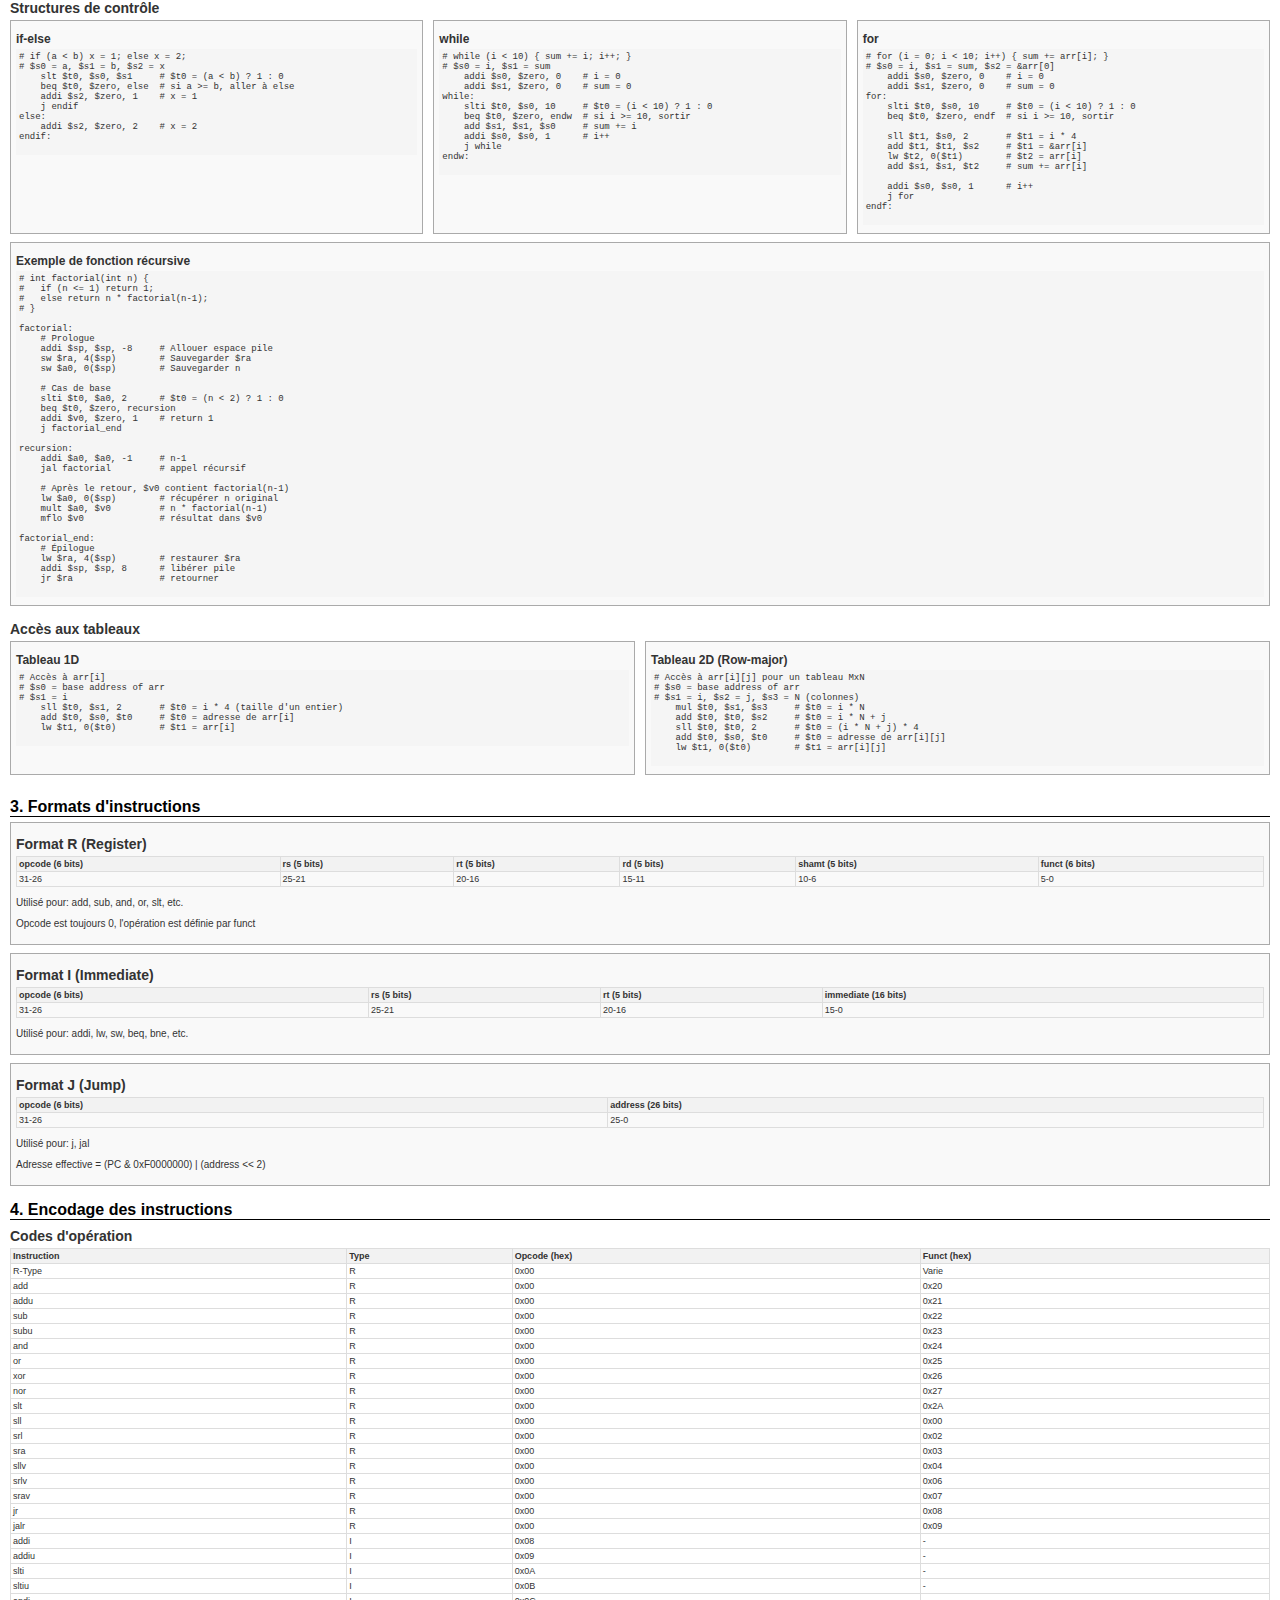
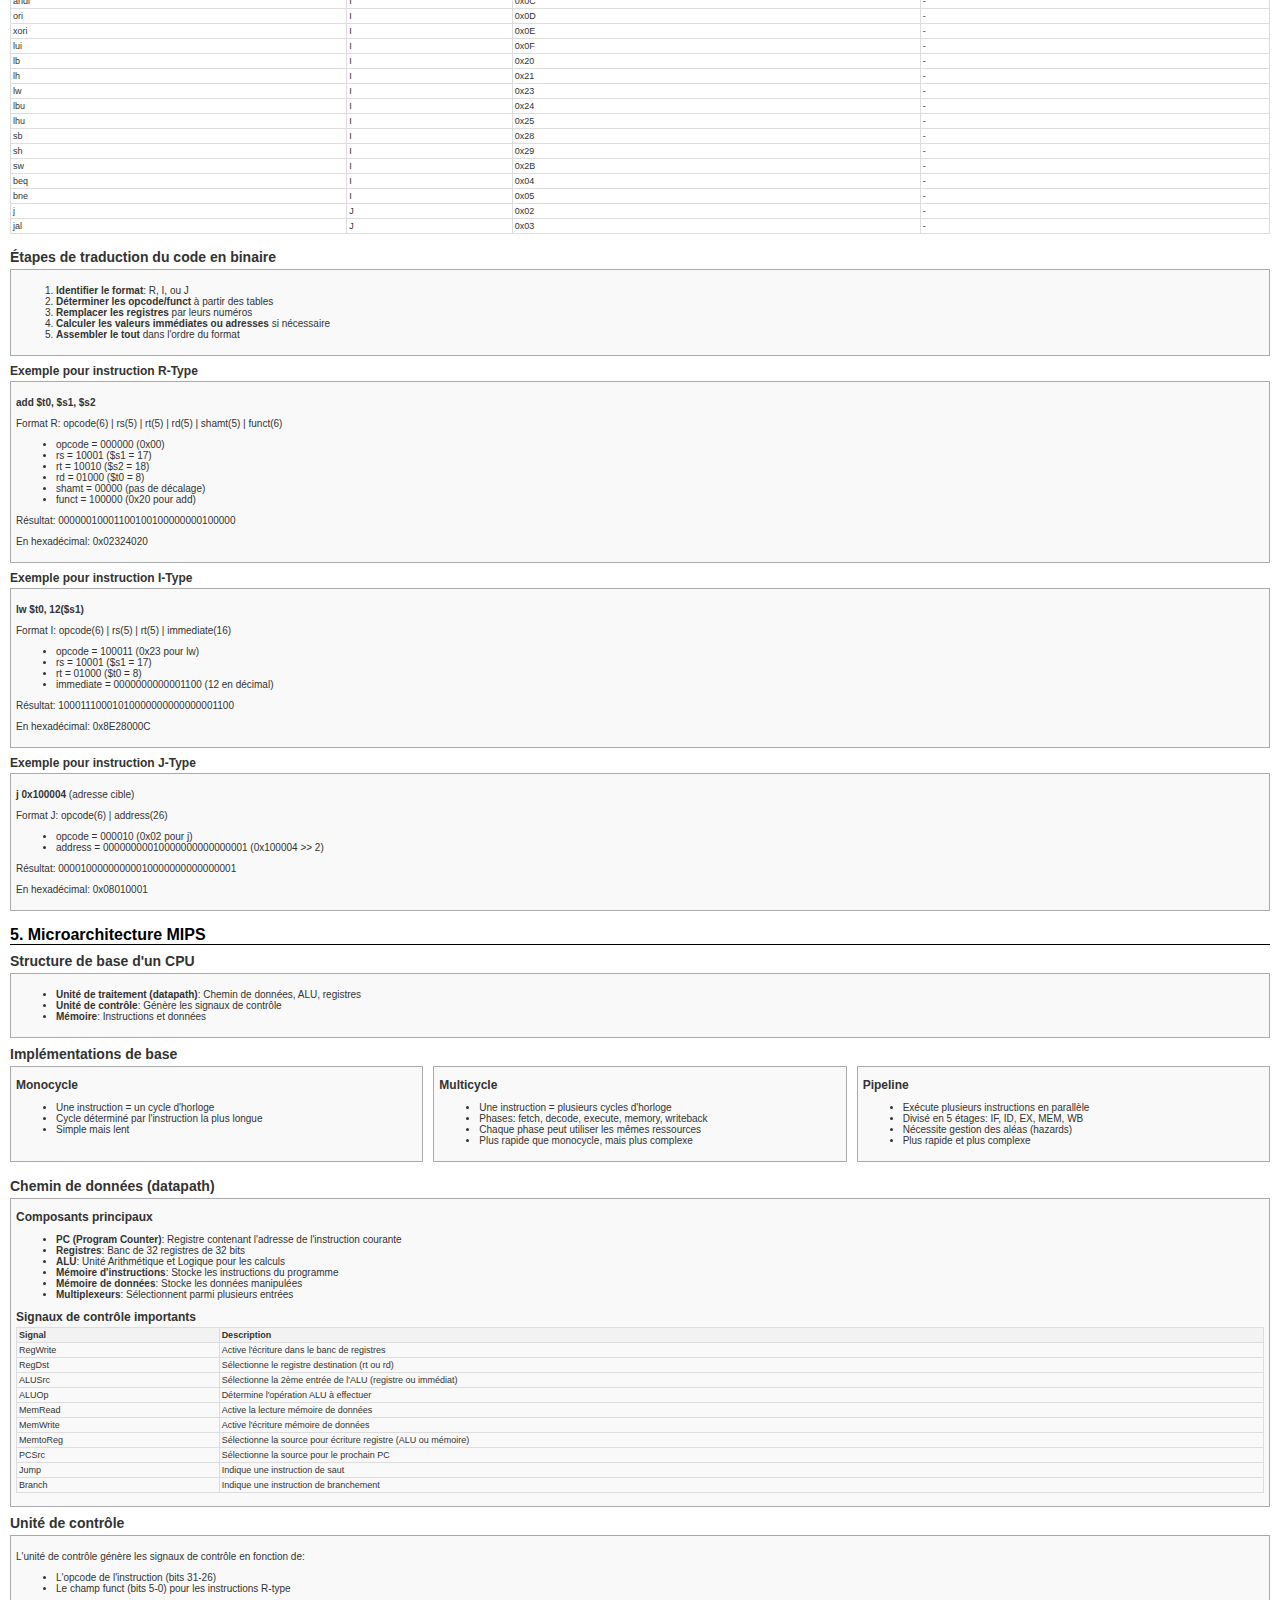
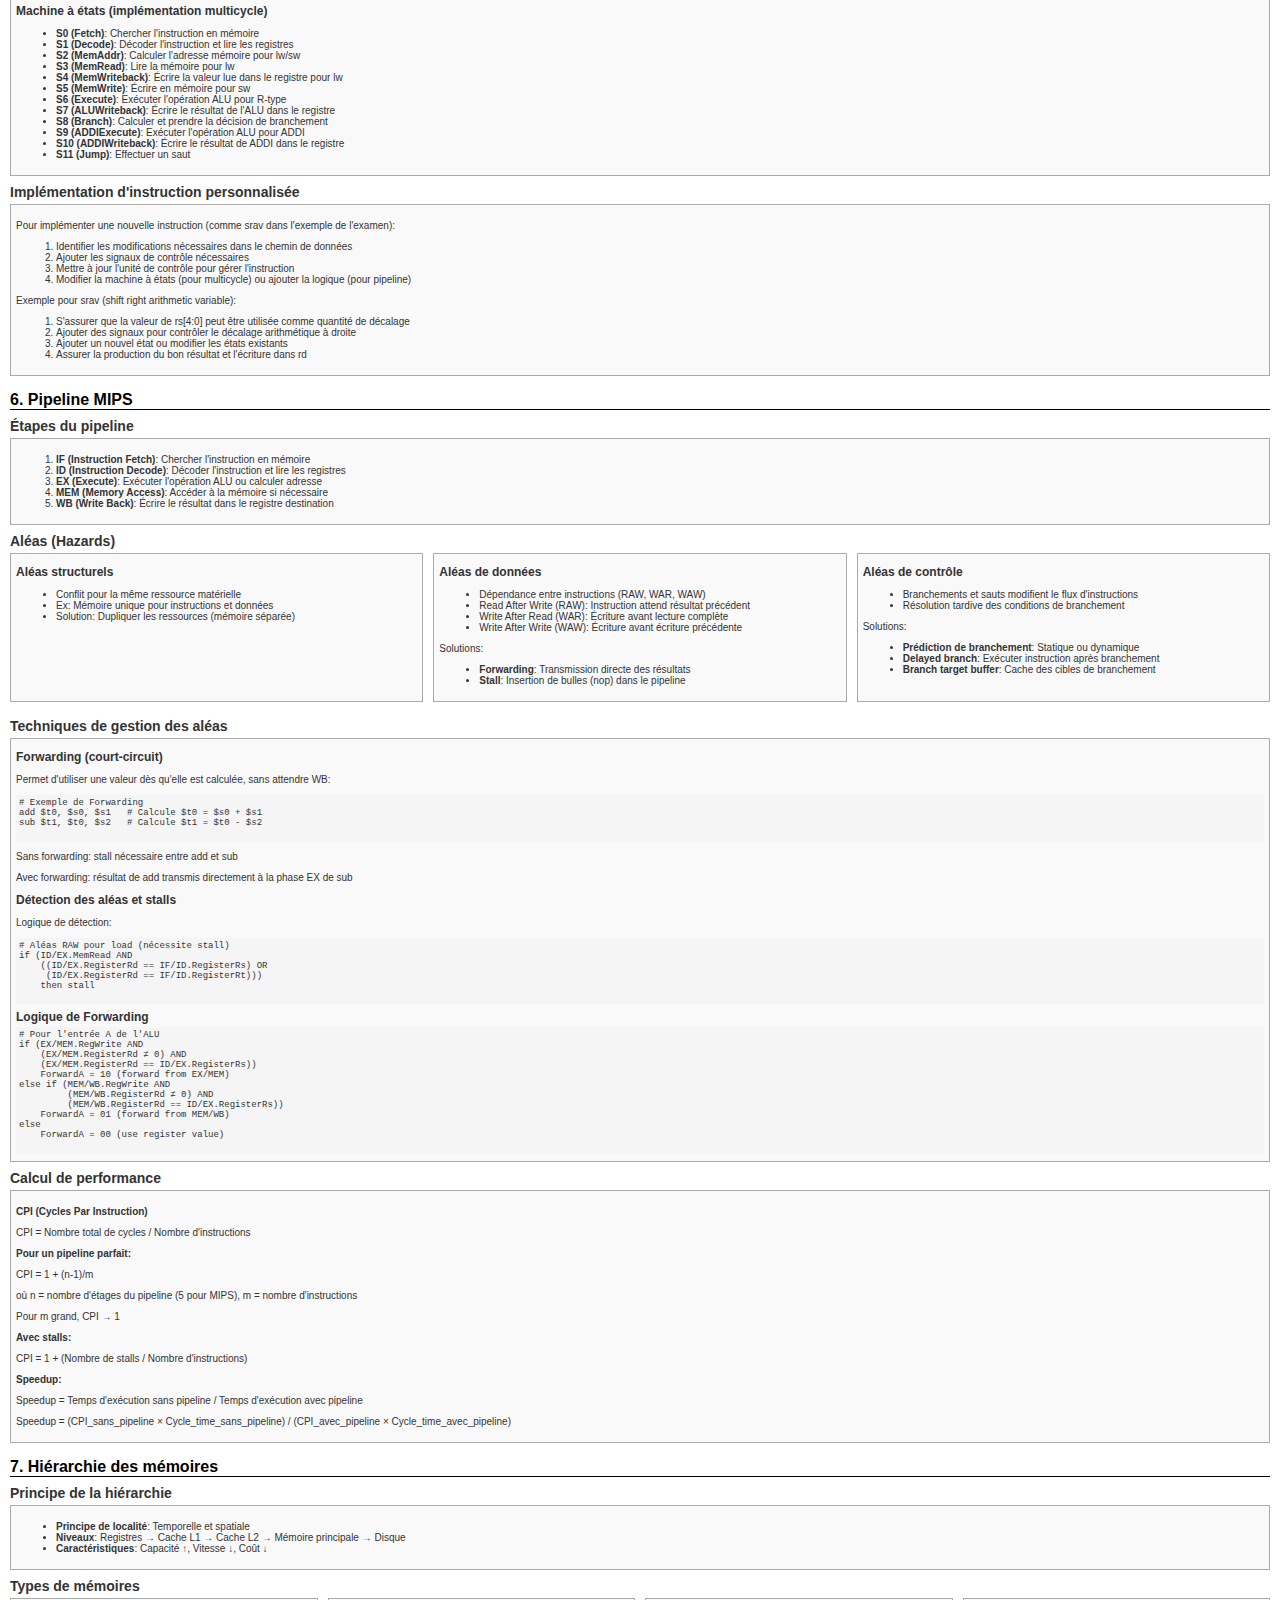
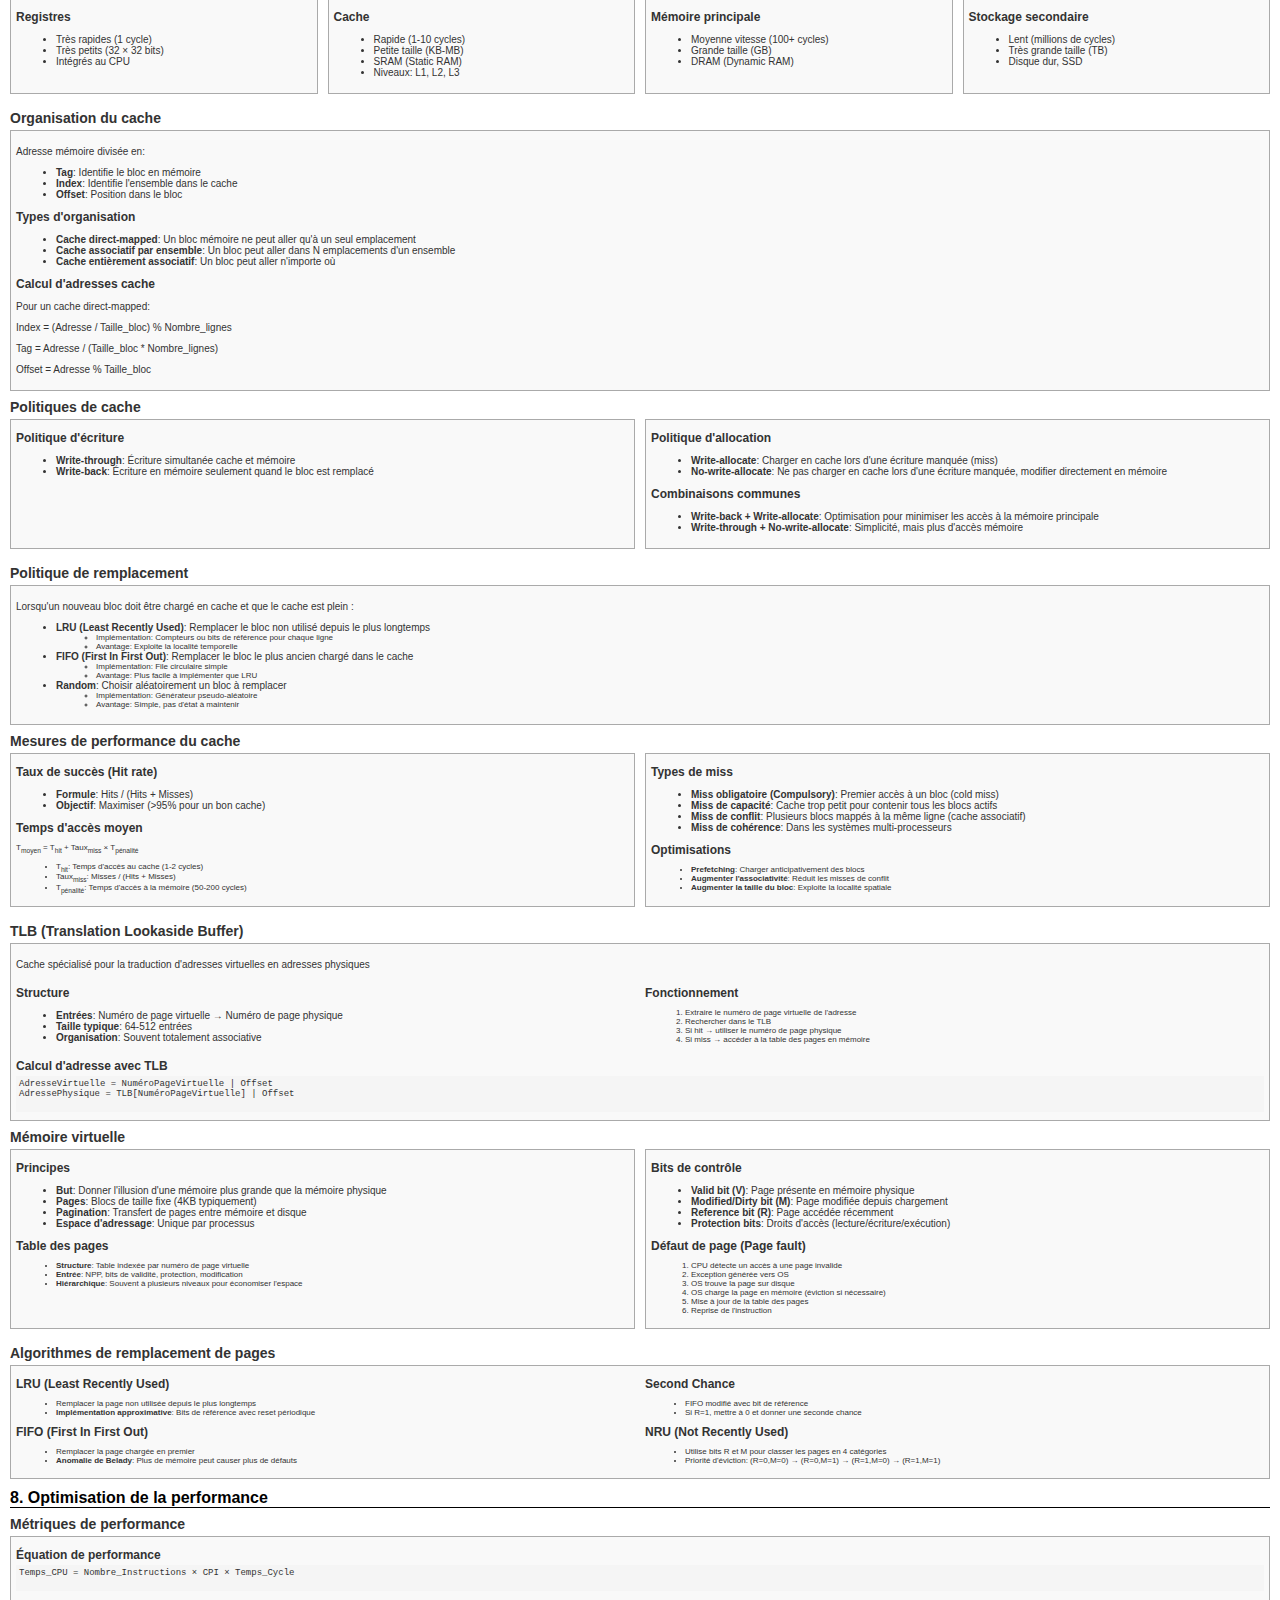
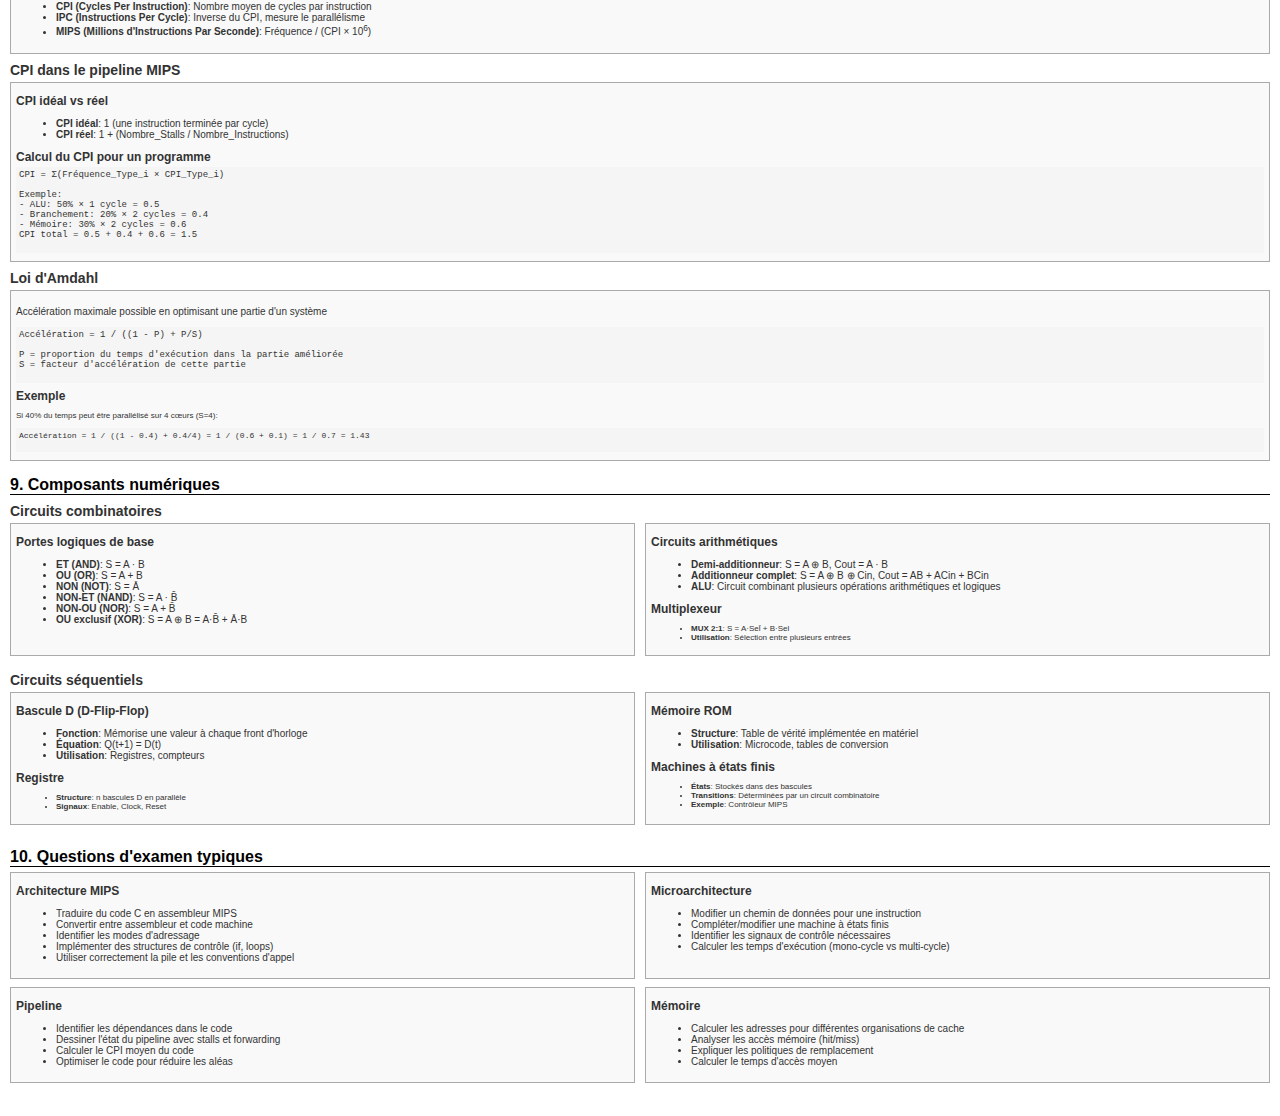
==== commit 1ca30009: "Update 1.html" ====
--- a/1.html
+++ b/1.html
@@ -2,192 +2,1658 @@
 <html lang="fr">
 <head>
     <meta charset="UTF-8">
-    <title>Solution Complète - Devoir #3 IFT1575</title>
+    <meta name="viewport" content="width=device-width, initial-scale=1.0">
+    <title>MIPS - Notes IFT1027</title>
     <style>
-        body { font-family: Arial, sans-serif; line-height: 1.6; max-width: 800px; margin: 0 auto; padding: 20px; }
-        h1, h2 { color: #333; }
-        .solution { background-color: #f4f4f4; padding: 15px; margin-bottom: 20px; }
-        table { border-collapse: collapse; width: 100%; }
-        table, th, td { border: 1px solid #333; padding: 8px; }
-        .important { color: red; font-weight: bold; }
+        body {
+            font-family: Arial, sans-serif;
+            font-size: 10px;
+            margin: 0;
+            padding: 10px;
+            color: #333;
+        }
+        h1 {
+            font-size: 16px;
+            color: #000;
+            border-bottom: 1px solid #000;
+            margin-top: 10px;
+            margin-bottom: 5px;
+        }
+        h2 {
+            font-size: 14px;
+            color: #333;
+            margin-top: 8px;
+            margin-bottom: 4px;
+        }
+        h3 {
+            font-size: 12px;
+            margin-top: 6px;
+            margin-bottom: 3px;
+        }
+        table {
+            border-collapse: collapse;
+            width: 100%;
+            margin-bottom: 8px;
+            font-size: 9px;
+        }
+        table, th, td {
+            border: 1px solid #ddd;
+        }
+        th, td {
+            padding: 2px;
+            text-align: left;
+        }
+        th {
+            background-color: #f2f2f2;
+        }
+        .box {
+            border: 1px solid #aaa;
+            padding: 5px;
+            margin-bottom: 8px;
+            background-color: #f9f9f9;
+        }
+        .important {
+            background-color: #ffe6e6;
+            border: 1px solid #ffcccc;
+            padding: 3px;
+        }
+        .note {
+            font-style: italic;
+            color: #666;
+        }
+        .container {
+            display: flex;
+            flex-wrap: wrap;
+            gap: 10px;
+        }
+        .column {
+            flex: 1;
+            min-width: 300px;
+        }
+        pre {
+            font-family: Consolas, monospace;
+            font-size: 9px;
+            background-color: #f5f5f5;
+            padding: 3px;
+            margin: 3px 0;
+            white-space: pre-wrap;
+        }
+        .code {
+            font-family: Consolas, monospace;
+            background-color: #f5f5f5;
+        }
+        .section {
+            margin-bottom: 15px;
+        }
+        .image-container {
+            text-align: center;
+            margin: 5px 0;
+        }
+        .small-table {
+            width: auto;
+            display: inline-block;
+        }
+        .flex-container {
+            display: flex;
+            gap: 10px;
+        }
+        .tiny {
+            font-size: 8px;
+        }
     </style>
 </head>
 <body>
-    <h1>Solution Détaillée - Devoir #3 IFT1575</h1>
-
-    <div class="solution">
-        <h2>Question 1 : Problème de Location de Chalet</h2>
-        <h3>Résolution du Problème de Maximisation des Revenus</h3>
-
-        <p>Stratégie : Créer un graphe où les sommets sont les dates et les arcs représentent les locations possibles sans chevauchement.</p>
-
+    <h1>Claude AI CheatSheet</h1>
+    <ol>
+        <li><a href="#jeu-instructions">Jeu d'instructions MIPS</a></li>
+        <li><a href="#assembleur">Programmation en assembleur MIPS</a></li>
+        <li><a href="#formats">Formats d'instructions</a></li>
+        <li><a href="#encoding">Encodage des instructions</a></li>
+        <li><a href="#microarchitecture">Microarchitecture MIPS</a></li>
+        <li><a href="#pipeline">Pipeline MIPS</a></li>
+        <li><a href="#memoire">Hiérarchie des mémoires</a></li>
+        <li><a href="#composants">Composants numériques</a></li>
+    </ol>
+
+    <h1 id="jeu-instructions">1. Jeu d'instructions MIPS</h1>
+    
+    <div class="section">
+        <h2>Registres MIPS</h2>
         <table>
             <tr>
-                <th>Sommets</th>
-                <td>1er mai, 15 mai, 1er juin, 15 juin, 1er juillet, 15 juillet, 1er août, 15 août, 1er septembre</td>
+                <th>Nom</th>
+                <th>Numéro</th>
+                <th>Usage</th>
+            </tr>
+            <tr>
+                <td>$zero</td>
+                <td>0</td>
+                <td>Constante 0</td>
+            </tr>
+            <tr>
+                <td>$at</td>
+                <td>1</td>
+                <td>Réservé pour l'assembleur</td>
+            </tr>
+            <tr>
+                <td>$v0-$v1</td>
+                <td>2-3</td>
+                <td>Valeurs de retour des fonctions</td>
+            </tr>
+            <tr>
+                <td>$a0-$a3</td>
+                <td>4-7</td>
+                <td>Arguments des fonctions</td>
+            </tr>
+            <tr>
+                <td>$t0-$t9</td>
+                <td>8-15, 24-25</td>
+                <td>Temporaires (non sauvegardés)</td>
+            </tr>
+            <tr>
+                <td>$s0-$s7</td>
+                <td>16-23</td>
+                <td>Sauvegardés (préservés par les fonctions)</td>
+            </tr>
+            <tr>
+                <td>$k0-$k1</td>
+                <td>26-27</td>
+                <td>Réservés pour le noyau OS</td>
+            </tr>
+            <tr>
+                <td>$gp</td>
+                <td>28</td>
+                <td>Pointeur global</td>
+            </tr>
+            <tr>
+                <td>$sp</td>
+                <td>29</td>
+                <td>Pointeur de pile</td>
+            </tr>
+            <tr>
+                <td>$fp</td>
+                <td>30</td>
+                <td>Pointeur de cadre</td>
+            </tr>
+            <tr>
+                <td>$ra</td>
+                <td>31</td>
+                <td>Adresse de retour</td>
             </tr>
         </table>
-
-        <h4>Propositions Compatibles Maximisant le Revenu :</h4>
+    </div>
+
+    <div class="section">
+        <h2>Instructions arithmétiques et logiques</h2>
         <table>
             <tr>
-                <th>Proposition</th>
-                <th>Période</th>
-                <th>Revenu</th>
-            </tr>
-            <tr>
-                <td>3</td>
-                <td>1er mai – 1er septembre</td>
-                <td>18 000$</td>
-            </tr>
-            <tr>
-                <td>8</td>
-                <td>1er mai – 15 août</td>
-                <td>17 500$</td>
-            </tr>
-            <tr>
-                <td>11</td>
-                <td>1er mai – 1er juillet</td>
-                <td>10 000$</td>
-            </tr>
-            <tr>
-                <td>15</td>
-                <td>15 juillet – 1er septembre</td>
-                <td>8 500$</td>
+                <th>Instruction</th>
+                <th>Format</th>
+                <th>Description</th>
+                <th>Opération</th>
+            </tr>
+            <tr>
+                <td>add</td>
+                <td>add $rd, $rs, $rt</td>
+                <td>Addition</td>
+                <td>$rd = $rs + $rt</td>
+            </tr>
+            <tr>
+                <td>addi</td>
+                <td>addi $rt, $rs, imm</td>
+                <td>Addition avec immédiat</td>
+                <td>$rt = $rs + imm</td>
+            </tr>
+            <tr>
+                <td>sub</td>
+                <td>sub $rd, $rs, $rt</td>
+                <td>Soustraction</td>
+                <td>$rd = $rs - $rt</td>
+            </tr>
+            <tr>
+                <td>mult</td>
+                <td>mult $rs, $rt</td>
+                <td>Multiplication (64-bit)</td>
+                <td>$hi:$lo = $rs * $rt</td>
+            </tr>
+            <tr>
+                <td>div</td>
+                <td>div $rs, $rt</td>
+                <td>Division</td>
+                <td>$lo = $rs / $rt; $hi = $rs % $rt</td>
+            </tr>
+            <tr>
+                <td>mfhi</td>
+                <td>mfhi $rd</td>
+                <td>Copie de $hi</td>
+                <td>$rd = $hi</td>
+            </tr>
+            <tr>
+                <td>mflo</td>
+                <td>mflo $rd</td>
+                <td>Copie de $lo</td>
+                <td>$rd = $lo</td>
+            </tr>
+            <tr>
+                <td>and</td>
+                <td>and $rd, $rs, $rt</td>
+                <td>ET bit à bit</td>
+                <td>$rd = $rs & $rt</td>
+            </tr>
+            <tr>
+                <td>andi</td>
+                <td>andi $rt, $rs, imm</td>
+                <td>ET avec immédiat</td>
+                <td>$rt = $rs & imm</td>
+            </tr>
+            <tr>
+                <td>or</td>
+                <td>or $rd, $rs, $rt</td>
+                <td>OU bit à bit</td>
+                <td>$rd = $rs | $rt</td>
+            </tr>
+            <tr>
+                <td>ori</td>
+                <td>ori $rt, $rs, imm</td>
+                <td>OU avec immédiat</td>
+                <td>$rt = $rs | imm</td>
+            </tr>
+            <tr>
+                <td>xor</td>
+                <td>xor $rd, $rs, $rt</td>
+                <td>XOR bit à bit</td>
+                <td>$rd = $rs ^ $rt</td>
+            </tr>
+            <tr>
+                <td>nor</td>
+                <td>nor $rd, $rs, $rt</td>
+                <td>NOR bit à bit</td>
+                <td>$rd = ~($rs | $rt)</td>
+            </tr>
+            <tr>
+                <td>slt</td>
+                <td>slt $rd, $rs, $rt</td>
+                <td>Set if less than</td>
+                <td>$rd = ($rs < $rt) ? 1 : 0</td>
+            </tr>
+            <tr>
+                <td>slti</td>
+                <td>slti $rt, $rs, imm</td>
+                <td>Set if less than immédiat</td>
+                <td>$rt = ($rs < imm) ? 1 : 0</td>
             </tr>
         </table>
-
-        <p class="important">Revenu Maximum : 18 000$ (Proposition 3)</p>
-    </div>
-
-    <div class="solution">
-        <h2>Question 2 : Algorithme de Dijkstra</h2>
-        <h3>Calcul des Chemins les Plus Courts à partir du Sommet s</h3>
-
+    </div>
+
+    <div class="section">
+        <h2>Instructions de décalage</h2>
         <table>
             <tr>
-                <th>Étape</th>
-                <th>Sommets Visités</th>
-                <th>Distances Mises à Jour</th>
-            </tr>
-            <tr>
-                <td>Initialisation</td>
-                <td>s (0)</td>
-                <td>s: 0, autres: ∞</td>
-            </tr>
-            <tr>
-                <td>Étape 1</td>
-                <td>s → 1 → 2</td>
-                <td>1: 7, 2: 8</td>
-            </tr>
-            <tr>
-                <td>Étape 2</td>
-                <td>Sommets intermédiaires</td>
-                <td>Mise à jour des chemins minimaux</td>
+                <th>Instruction</th>
+                <th>Format</th>
+                <th>Description</th>
+                <th>Opération</th>
+            </tr>
+            <tr>
+                <td>sll</td>
+                <td>sll $rd, $rt, shamt</td>
+                <td>Décalage à gauche logique</td>
+                <td>$rd = $rt << shamt</td>
+            </tr>
+            <tr>
+                <td>srl</td>
+                <td>srl $rd, $rt, shamt</td>
+                <td>Décalage à droite logique</td>
+                <td>$rd = $rt >> shamt</td>
+            </tr>
+            <tr>
+                <td>sra</td>
+                <td>sra $rd, $rt, shamt</td>
+                <td>Décalage à droite arithmétique</td>
+                <td>$rd = $rt >>> shamt (préserve le signe)</td>
+            </tr>
+            <tr>
+                <td>sllv</td>
+                <td>sllv $rd, $rt, $rs</td>
+                <td>Décalage à gauche variable</td>
+                <td>$rd = $rt << $rs</td>
+            </tr>
+            <tr>
+                <td>srlv</td>
+                <td>srlv $rd, $rt, $rs</td>
+                <td>Décalage à droite variable</td>
+                <td>$rd = $rt >> $rs</td>
+            </tr>
+            <tr>
+                <td>srav</td>
+                <td>srav $rd, $rt, $rs</td>
+                <td>Décalage à droite arithmétique variable</td>
+                <td>$rd = $rt >>> $rs (préserve le signe)</td>
             </tr>
         </table>
-
-        <p class="important">Nécessiterait le graphe complet pour une résolution précise</p>
-    </div>
-
-    <div class="solution">
-        <h2>Question 3 : Algorithme Hongrois</h2>
-        <h3>Affectation Minimale des Produits aux Machines</h3>
-
+    </div>
+
+    <div class="section">
+        <h2>Instructions de chargement/stockage</h2>
         <table>
             <tr>
-                <th>Produit</th>
-                <th>Meilleure Machine</th>
-                <th>Coût Minimal</th>
-            </tr>
-            <tr>
-                <td>A</td>
-                <td>Machine 5</td>
-                <td>2</td>
-            </tr>
-            <tr>
-                <td>B</td>
-                <td>Machine 3</td>
-                <td>1</td>
-            </tr>
-            <tr>
-                <td>C</td>
-                <td>Machine 1</td>
-                <td>1</td>
-            </tr>
-            <tr>
-                <td>D</td>
-                <td>Machine 4</td>
-                <td>1</td>
-            </tr>
-            <tr>
-                <td>E</td>
-                <td>Machine 1</td>
-                <td>3</td>
-            </tr>
-            <tr>
-                <td>F</td>
-                <td>Machine 2</td>
-                <td>1</td>
+                <th>Instruction</th>
+                <th>Format</th>
+                <th>Description</th>
+                <th>Opération</th>
+            </tr>
+            <tr>
+                <td>lw</td>
+                <td>lw $rt, offset($rs)</td>
+                <td>Charge un mot (32 bits)</td>
+                <td>$rt = MEM[$rs + offset]</td>
+            </tr>
+            <tr>
+                <td>sw</td>
+                <td>sw $rt, offset($rs)</td>
+                <td>Stocke un mot (32 bits)</td>
+                <td>MEM[$rs + offset] = $rt</td>
+            </tr>
+            <tr>
+                <td>lb</td>
+                <td>lb $rt, offset($rs)</td>
+                <td>Charge un octet (8 bits) avec extension de signe</td>
+                <td>$rt = SignExt(MEM[$rs + offset])</td>
+            </tr>
+            <tr>
+                <td>lbu</td>
+                <td>lbu $rt, offset($rs)</td>
+                <td>Charge un octet (8 bits) sans signe</td>
+                <td>$rt = ZeroExt(MEM[$rs + offset])</td>
+            </tr>
+            <tr>
+                <td>sb</td>
+                <td>sb $rt, offset($rs)</td>
+                <td>Stocke un octet (8 bits)</td>
+                <td>MEM[$rs + offset] = $rt[7:0]</td>
+            </tr>
+            <tr>
+                <td>lh</td>
+                <td>lh $rt, offset($rs)</td>
+                <td>Charge un demi-mot (16 bits) avec extension de signe</td>
+                <td>$rt = SignExt(MEM[$rs + offset])</td>
+            </tr>
+            <tr>
+                <td>lhu</td>
+                <td>lhu $rt, offset($rs)</td>
+                <td>Charge un demi-mot (16 bits) sans signe</td>
+                <td>$rt = ZeroExt(MEM[$rs + offset])</td>
+            </tr>
+            <tr>
+                <td>sh</td>
+                <td>sh $rt, offset($rs)</td>
+                <td>Stocke un demi-mot (16 bits)</td>
+                <td>MEM[$rs + offset] = $rt[15:0]</td>
+            </tr>
+            <tr>
+                <td>lui</td>
+                <td>lui $rt, imm</td>
+                <td>Load upper immediate</td>
+                <td>$rt = imm << 16</td>
             </tr>
         </table>
-
-        <p class="important">Coût Total Minimal Approximatif : 9</p>
-    </div>
-
-    <div class="solution">
-        <h2>Question 4 : Projet PERT/CPM</h2>
-        <h3>Analyse du Réseau de Projet</h3>
-
+    </div>
+
+    <div class="section">
+        <h2>Instructions de branchement et saut</h2>
         <table>
             <tr>
-                <th>Tâche</th>
-                <th>Durée</th>
-                <th>Temps Tôt</th>
-                <th>Temps Tard</th>
-                <th>Écart</th>
-            </tr>
-            <tr>
-                <td>A</td>
-                <td>5</td>
-                <td>0</td>
-                <td>0</td>
-                <td>0</td>
-            </tr>
-            <tr>
-                <td>B</td>
-                <td>4</td>
-                <td>5</td>
-                <td>5</td>
-                <td>0</td>
-            </tr>
-            <tr>
-                <td>C</td>
-                <td>3</td>
-                <td>5</td>
-                <td>5</td>
-                <td>0</td>
-            </tr>
-            <tr>
-                <td>D</td>
-                <td>6</td>
-                <td>9</td>
-                <td>9</td>
-                <td>0</td>
-            </tr>
-            <tr>
-                <td>E</td>
-                <td>7</td>
-                <td>15</td>
-                <td>15</td>
-                <td>0</td>
+                <th>Instruction</th>
+                <th>Format</th>
+                <th>Description</th>
+                <th>Opération</th>
+            </tr>
+            <tr>
+                <td>beq</td>
+                <td>beq $rs, $rt, offset</td>
+                <td>Branche si égal</td>
+                <td>if ($rs == $rt) PC += (offset << 2)</td>
+            </tr>
+            <tr>
+                <td>bne</td>
+                <td>bne $rs, $rt, offset</td>
+                <td>Branche si différent</td>
+                <td>if ($rs != $rt) PC += (offset << 2)</td>
+            </tr>
+            <tr>
+                <td>j</td>
+                <td>j target</td>
+                <td>Saut inconditionnel</td>
+                <td>PC = (PC & 0xF0000000) | (target << 2)</td>
+            </tr>
+            <tr>
+                <td>jal</td>
+                <td>jal target</td>
+                <td>Saut et lien</td>
+                <td>$ra = PC + 4; PC = (PC & 0xF0000000) | (target << 2)</td>
+            </tr>
+            <tr>
+                <td>jr</td>
+                <td>jr $rs</td>
+                <td>Saut au registre</td>
+                <td>PC = $rs</td>
+            </tr>
+            <tr>
+                <td>jalr</td>
+                <td>jalr $rs</td>
+                <td>Saut au registre et lien</td>
+                <td>$ra = PC + 4; PC = $rs</td>
             </tr>
         </table>
-
-        <p class="important">Chemin Critique : A → B → D → E → G → K → L (Durée Totale : 35)</p>
-
-        <h4>Impact de la Suppression de K</h4>
-        <p>Modification potentielle du chemin critique, nécessitant une recalculation complète.</p>
-    </div>
+    </div>
+
+    <h1 id="assembleur">2. Programmation en assembleur MIPS</h1>
+
+    <div class="section">
+        <h2>Conventions d'appel de fonction</h2>
+        <div class="box">
+            <p><strong>Appel de fonction :</strong></p>
+            <ol>
+                <li>Placer les arguments dans $a0-$a3 (et sur la pile si plus de 4)</li>
+                <li>Appeler avec jal nom_fonction</li>
+                <li>Récupérer les résultats dans $v0-$v1</li>
+            </ol>
+            <p><strong>Implémentation d'une fonction :</strong></p>
+            <ol>
+                <li>Sauvegarder $ra et les registres $s qui seront utilisés</li>
+                <li>Allouer l'espace pour les variables locales (ajuster $sp)</li>
+                <li>Exécuter le corps de la fonction</li>
+                <li>Mettre le résultat dans $v0-$v1</li>
+                <li>Restaurer les registres sauvegardés</li>
+                <li>Retourner avec jr $ra</li>
+            </ol>
+        </div>
+        
+        <h3>Exemple de fonction avec pile</h3>
+        <pre>
+fonction:
+    # Prologue
+    addi $sp, $sp, -12      # Allouer espace sur la pile (3 mots)
+    sw $ra, 8($sp)          # Sauvegarder l'adresse de retour
+    sw $s0, 4($sp)          # Sauvegarder $s0
+    sw $s1, 0($sp)          # Sauvegarder $s1
+    
+    # Corps de la fonction
+    add $s0, $a0, $zero     # Copier paramètre dans $s0
+    # ... (code de la fonction)
+    add $v0, $s0, $zero     # Résultat dans $v0
+    
+    # Épilogue
+    lw $s1, 0($sp)          # Restaurer $s1
+    lw $s0, 4($sp)          # Restaurer $s0
+    lw $ra, 8($sp)          # Restaurer l'adresse de retour
+    addi $sp, $sp, 12       # Libérer l'espace pile
+    jr $ra                  # Retour
+        </pre>
+    </div>
+
+    <div class="section">
+        <h2>Structures de contrôle</h2>
+        
+        <div class="flex-container">
+            <div class="box" style="flex: 1;">
+                <h3>if-else</h3>
+                <pre>
+# if (a < b) x = 1; else x = 2;
+# $s0 = a, $s1 = b, $s2 = x
+    slt $t0, $s0, $s1     # $t0 = (a < b) ? 1 : 0
+    beq $t0, $zero, else  # si a >= b, aller à else
+    addi $s2, $zero, 1    # x = 1
+    j endif
+else:
+    addi $s2, $zero, 2    # x = 2
+endif:
+                </pre>
+            </div>
+        
+            <div class="box" style="flex: 1;">
+                <h3>while</h3>
+                <pre>
+# while (i < 10) { sum += i; i++; }
+# $s0 = i, $s1 = sum
+    addi $s0, $zero, 0    # i = 0
+    addi $s1, $zero, 0    # sum = 0
+while:
+    slti $t0, $s0, 10     # $t0 = (i < 10) ? 1 : 0
+    beq $t0, $zero, endw  # si i >= 10, sortir
+    add $s1, $s1, $s0     # sum += i
+    addi $s0, $s0, 1      # i++
+    j while
+endw:
+                </pre>
+            </div>
+            
+            <div class="box" style="flex: 1;">
+                <h3>for</h3>
+                <pre>
+# for (i = 0; i < 10; i++) { sum += arr[i]; }
+# $s0 = i, $s1 = sum, $s2 = &arr[0]
+    addi $s0, $zero, 0    # i = 0
+    addi $s1, $zero, 0    # sum = 0
+for:
+    slti $t0, $s0, 10     # $t0 = (i < 10) ? 1 : 0
+    beq $t0, $zero, endf  # si i >= 10, sortir
+    
+    sll $t1, $s0, 2       # $t1 = i * 4
+    add $t1, $t1, $s2     # $t1 = &arr[i]
+    lw $t2, 0($t1)        # $t2 = arr[i]
+    add $s1, $s1, $t2     # sum += arr[i]
+    
+    addi $s0, $s0, 1      # i++
+    j for
+endf:
+                </pre>
+            </div>
+        </div>
+        
+        <div class="box">
+            <h3>Exemple de fonction récursive</h3>
+            <pre>
+# int factorial(int n) {
+#   if (n <= 1) return 1;
+#   else return n * factorial(n-1);
+# }
+
+factorial:
+    # Prologue
+    addi $sp, $sp, -8     # Allouer espace pile
+    sw $ra, 4($sp)        # Sauvegarder $ra
+    sw $a0, 0($sp)        # Sauvegarder n
+    
+    # Cas de base
+    slti $t0, $a0, 2      # $t0 = (n < 2) ? 1 : 0
+    beq $t0, $zero, recursion
+    addi $v0, $zero, 1    # return 1
+    j factorial_end
+    
+recursion:
+    addi $a0, $a0, -1     # n-1
+    jal factorial         # appel récursif
+    
+    # Après le retour, $v0 contient factorial(n-1)
+    lw $a0, 0($sp)        # récupérer n original
+    mult $a0, $v0         # n * factorial(n-1)
+    mflo $v0              # résultat dans $v0
+    
+factorial_end:
+    # Épilogue
+    lw $ra, 4($sp)        # restaurer $ra
+    addi $sp, $sp, 8      # libérer pile
+    jr $ra                # retourner
+            </pre>
+        </div>
+    </div>
+
+    <div class="section">
+        <h2>Accès aux tableaux</h2>
+        <div class="flex-container">
+            <div class="box" style="flex: 1;">
+                <h3>Tableau 1D</h3>
+                <pre>
+# Accès à arr[i]
+# $s0 = base address of arr
+# $s1 = i
+    sll $t0, $s1, 2       # $t0 = i * 4 (taille d'un entier)
+    add $t0, $s0, $t0     # $t0 = adresse de arr[i]
+    lw $t1, 0($t0)        # $t1 = arr[i]
+                </pre>
+            </div>
+            
+            <div class="box" style="flex: 1;">
+                <h3>Tableau 2D (Row-major)</h3>
+                <pre>
+# Accès à arr[i][j] pour un tableau MxN
+# $s0 = base address of arr
+# $s1 = i, $s2 = j, $s3 = N (colonnes)
+    mul $t0, $s1, $s3     # $t0 = i * N
+    add $t0, $t0, $s2     # $t0 = i * N + j
+    sll $t0, $t0, 2       # $t0 = (i * N + j) * 4
+    add $t0, $s0, $t0     # $t0 = adresse de arr[i][j]
+    lw $t1, 0($t0)        # $t1 = arr[i][j]
+                </pre>
+            </div>
+        </div>
+    </div>
+
+    <h1 id="formats">3. Formats d'instructions</h1>
+    
+    <div class="section">
+        <div class="box">
+            <h2>Format R (Register)</h2>
+            <table>
+                <tr>
+                    <th>opcode (6 bits)</th>
+                    <th>rs (5 bits)</th>
+                    <th>rt (5 bits)</th>
+                    <th>rd (5 bits)</th>
+                    <th>shamt (5 bits)</th>
+                    <th>funct (6 bits)</th>
+                </tr>
+                <tr>
+                    <td>31-26</td>
+                    <td>25-21</td>
+                    <td>20-16</td>
+                    <td>15-11</td>
+                    <td>10-6</td>
+                    <td>5-0</td>
+                </tr>
+            </table>
+            <p>Utilisé pour: add, sub, and, or, slt, etc.</p>
+            <p>Opcode est toujours 0, l'opération est définie par funct</p>
+        </div>
+    
+        <div class="box">
+            <h2>Format I (Immediate)</h2>
+            <table>
+                <tr>
+                    <th>opcode (6 bits)</th>
+                    <th>rs (5 bits)</th>
+                    <th>rt (5 bits)</th>
+                    <th>immediate (16 bits)</th>
+                </tr>
+                <tr>
+                    <td>31-26</td>
+                    <td>25-21</td>
+                    <td>20-16</td>
+                    <td>15-0</td>
+                </tr>
+            </table>
+            <p>Utilisé pour: addi, lw, sw, beq, bne, etc.</p>
+        </div>
+    
+        <div class="box">
+            <h2>Format J (Jump)</h2>
+            <table>
+                <tr>
+                    <th>opcode (6 bits)</th>
+                    <th>address (26 bits)</th>
+                </tr>
+                <tr>
+                    <td>31-26</td>
+                    <td>25-0</td>
+                </tr>
+            </table>
+            <p>Utilisé pour: j, jal</p>
+            <p>Adresse effective = (PC & 0xF0000000) | (address << 2)</p>
+        </div>
+    </div>
+
+    <h1 id="encoding">4. Encodage des instructions</h1>
+    
+    <div class="section">
+        <h2>Codes d'opération</h2>
+        <table>
+            <tr>
+                <th>Instruction</th>
+                <th>Type</th>
+                <th>Opcode (hex)</th>
+                <th>Funct (hex)</th>
+            </tr>
+            <tr>
+                <td>R-Type</td>
+                <td>R</td>
+                <td>0x00</td>
+                <td>Varie</td>
+            </tr>
+            <tr>
+                <td>add</td>
+                <td>R</td>
+                <td>0x00</td>
+                <td>0x20</td>
+            </tr>
+            <tr>
+                <td>addu</td>
+                <td>R</td>
+                <td>0x00</td>
+                <td>0x21</td>
+            </tr>
+            <tr>
+                <td>sub</td>
+                <td>R</td>
+                <td>0x00</td>
+                <td>0x22</td>
+            </tr>
+            <tr>
+                <td>subu</td>
+                <td>R</td>
+                <td>0x00</td>
+                <td>0x23</td>
+            </tr>
+            <tr>
+                <td>and</td>
+                <td>R</td>
+                <td>0x00</td>
+                <td>0x24</td>
+            </tr>
+            <tr>
+                <td>or</td>
+                <td>R</td>
+                <td>0x00</td>
+                <td>0x25</td>
+            </tr>
+            <tr>
+                <td>xor</td>
+                <td>R</td>
+                <td>0x00</td>
+                <td>0x26</td>
+            </tr>
+            <tr>
+                <td>nor</td>
+                <td>R</td>
+                <td>0x00</td>
+                <td>0x27</td>
+            </tr>
+            <tr>
+                <td>slt</td>
+                <td>R</td>
+                <td>0x00</td>
+                <td>0x2A</td>
+            </tr>
+
+            <tr>
+                <td>sll</td>
+                <td>R</td>
+                <td>0x00</td>
+                <td>0x00</td>
+            </tr>
+            <tr>
+                <td>srl</td>
+                <td>R</td>
+                <td>0x00</td>
+                <td>0x02</td>
+            </tr>
+            <tr>
+                <td>sra</td>
+                <td>R</td>
+                <td>0x00</td>
+                <td>0x03</td>
+            </tr>
+            <tr>
+                <td>sllv</td>
+                <td>R</td>
+                <td>0x00</td>
+                <td>0x04</td>
+            </tr>
+            <tr>
+                <td>srlv</td>
+                <td>R</td>
+                <td>0x00</td>
+                <td>0x06</td>
+            </tr>
+            <tr>
+                <td>srav</td>
+                <td>R</td>
+                <td>0x00</td>
+                <td>0x07</td>
+            </tr>
+            <tr>
+                <td>jr</td>
+                <td>R</td>
+                <td>0x00</td>
+                <td>0x08</td>
+            </tr>
+            <tr>
+                <td>jalr</td>
+                <td>R</td>
+                <td>0x00</td>
+                <td>0x09</td>
+            </tr>
+            <tr>
+                <td>addi</td>
+                <td>I</td>
+                <td>0x08</td>
+                <td>-</td>
+            </tr>
+            <tr>
+                <td>addiu</td>
+                <td>I</td>
+                <td>0x09</td>
+                <td>-</td>
+            </tr>
+            <tr>
+                <td>slti</td>
+                <td>I</td>
+                <td>0x0A</td>
+                <td>-</td>
+            </tr>
+            <tr>
+                <td>sltiu</td>
+                <td>I</td>
+                <td>0x0B</td>
+                <td>-</td>
+            </tr>
+            <tr>
+                <td>andi</td>
+                <td>I</td>
+                <td>0x0C</td>
+                <td>-</td>
+            </tr>
+            <tr>
+                <td>ori</td>
+                <td>I</td>
+                <td>0x0D</td>
+                <td>-</td>
+            </tr>
+            <tr>
+                <td>xori</td>
+                <td>I</td>
+                <td>0x0E</td>
+                <td>-</td>
+            </tr>
+            <tr>
+                <td>lui</td>
+                <td>I</td>
+                <td>0x0F</td>
+                <td>-</td>
+            </tr>
+            <tr>
+                <td>lb</td>
+                <td>I</td>
+                <td>0x20</td>
+                <td>-</td>
+            </tr>
+            <tr>
+                <td>lh</td>
+                <td>I</td>
+                <td>0x21</td>
+                <td>-</td>
+            </tr>
+            <tr>
+                <td>lw</td>
+                <td>I</td>
+                <td>0x23</td>
+                <td>-</td>
+            </tr>
+            <tr>
+                <td>lbu</td>
+                <td>I</td>
+                <td>0x24</td>
+                <td>-</td>
+            </tr>
+            <tr>
+                <td>lhu</td>
+                <td>I</td>
+                <td>0x25</td>
+                <td>-</td>
+            </tr>
+            <tr>
+                <td>sb</td>
+                <td>I</td>
+                <td>0x28</td>
+                <td>-</td>
+            </tr>
+            <tr>
+                <td>sh</td>
+                <td>I</td>
+                <td>0x29</td>
+                <td>-</td>
+            </tr>
+            <tr>
+                <td>sw</td>
+                <td>I</td>
+                <td>0x2B</td>
+                <td>-</td>
+            </tr>
+            <tr>
+                <td>beq</td>
+                <td>I</td>
+                <td>0x04</td>
+                <td>-</td>
+            </tr>
+            <tr>
+                <td>bne</td>
+                <td>I</td>
+                <td>0x05</td>
+                <td>-</td>
+            </tr>
+            <tr>
+                <td>j</td>
+                <td>J</td>
+                <td>0x02</td>
+                <td>-</td>
+            </tr>
+            <tr>
+                <td>jal</td>
+                <td>J</td>
+                <td>0x03</td>
+                <td>-</td>
+            </tr>
+        </table>
+    </div>
+
+    <div class="section">
+        <h2>Étapes de traduction du code en binaire</h2>
+        <div class="box">
+            <ol>
+                <li><strong>Identifier le format</strong>: R, I, ou J</li>
+                <li><strong>Déterminer les opcode/funct</strong> à partir des tables</li>
+                <li><strong>Remplacer les registres</strong> par leurs numéros</li>
+                <li><strong>Calculer les valeurs immédiates ou adresses</strong> si nécessaire</li>
+                <li><strong>Assembler le tout</strong> dans l'ordre du format</li>
+            </ol>
+        </div>
+        
+        <h3>Exemple pour instruction R-Type</h3>
+        <div class="box">
+            <p><strong>add $t0, $s1, $s2</strong></p>
+            <p>Format R: opcode(6) | rs(5) | rt(5) | rd(5) | shamt(5) | funct(6)</p>
+            <ul>
+                <li>opcode = 000000 (0x00)</li>
+                <li>rs = 10001 ($s1 = 17)</li>
+                <li>rt = 10010 ($s2 = 18)</li>
+                <li>rd = 01000 ($t0 = 8)</li>
+                <li>shamt = 00000 (pas de décalage)</li>
+                <li>funct = 100000 (0x20 pour add)</li>
+            </ul>
+            <p>Résultat: 00000010001100100100000000100000</p>
+            <p>En hexadécimal: 0x02324020</p>
+        </div>
+        
+        <h3>Exemple pour instruction I-Type</h3>
+        <div class="box">
+            <p><strong>lw $t0, 12($s1)</strong></p>
+            <p>Format I: opcode(6) | rs(5) | rt(5) | immediate(16)</p>
+            <ul>
+                <li>opcode = 100011 (0x23 pour lw)</li>
+                <li>rs = 10001 ($s1 = 17)</li>
+                <li>rt = 01000 ($t0 = 8)</li>
+                <li>immediate = 0000000000001100 (12 en décimal)</li>
+            </ul>
+            <p>Résultat: 10001110001010000000000000001100</p>
+            <p>En hexadécimal: 0x8E28000C</p>
+        </div>
+        
+        <h3>Exemple pour instruction J-Type</h3>
+        <div class="box">
+            <p><strong>j 0x100004</strong> (adresse cible)</p>
+            <p>Format J: opcode(6) | address(26)</p>
+            <ul>
+                <li>opcode = 000010 (0x02 pour j)</li>
+                <li>address = 00000000010000000000000001 (0x100004 >> 2)</li>
+            </ul>
+            <p>Résultat: 00001000000000010000000000000001</p>
+            <p>En hexadécimal: 0x08010001</p>
+        </div>
+    </div>
+
+    <h1 id="microarchitecture">5. Microarchitecture MIPS</h1>
+    
+    <div class="section">
+        <h2>Structure de base d'un CPU</h2>
+        <div class="box">
+            <ul>
+                <li><strong>Unité de traitement (datapath)</strong>: Chemin de données, ALU, registres</li>
+                <li><strong>Unité de contrôle</strong>: Génère les signaux de contrôle</li>
+                <li><strong>Mémoire</strong>: Instructions et données</li>
+            </ul>
+        </div>
+        
+        <h2>Implémentations de base</h2>
+        <div class="container">
+            <div class="box" style="flex: 1;">
+                <h3>Monocycle</h3>
+                <ul>
+                    <li>Une instruction = un cycle d'horloge</li>
+                    <li>Cycle déterminé par l'instruction la plus longue</li>
+                    <li>Simple mais lent</li>
+                </ul>
+            </div>
+            
+            <div class="box" style="flex: 1;">
+                <h3>Multicycle</h3>
+                <ul>
+                    <li>Une instruction = plusieurs cycles d'horloge</li>
+                    <li>Phases: fetch, decode, execute, memory, writeback</li>
+                    <li>Chaque phase peut utiliser les mêmes ressources</li>
+                    <li>Plus rapide que monocycle, mais plus complexe</li>
+                </ul>
+            </div>
+            
+            <div class="box" style="flex: 1;">
+                <h3>Pipeline</h3>
+                <ul>
+                    <li>Exécute plusieurs instructions en parallèle</li>
+                    <li>Divisé en 5 étages: IF, ID, EX, MEM, WB</li>
+                    <li>Nécessite gestion des aléas (hazards)</li>
+                    <li>Plus rapide et plus complexe</li>
+                </ul>
+            </div>
+        </div>
+        
+        <h2>Chemin de données (datapath)</h2>
+        <div class="box">
+            <h3>Composants principaux</h3>
+            <ul>
+                <li><strong>PC (Program Counter)</strong>: Registre contenant l'adresse de l'instruction courante</li>
+                <li><strong>Registres</strong>: Banc de 32 registres de 32 bits</li>
+                <li><strong>ALU</strong>: Unité Arithmétique et Logique pour les calculs</li>
+                <li><strong>Mémoire d'instructions</strong>: Stocke les instructions du programme</li>
+                <li><strong>Mémoire de données</strong>: Stocke les données manipulées</li>
+                <li><strong>Multiplexeurs</strong>: Sélectionnent parmi plusieurs entrées</li>
+            </ul>
+            
+            <h3>Signaux de contrôle importants</h3>
+            <table>
+                <tr>
+                    <th>Signal</th>
+                    <th>Description</th>
+                </tr>
+                <tr>
+                    <td>RegWrite</td>
+                    <td>Active l'écriture dans le banc de registres</td>
+                </tr>
+                <tr>
+                    <td>RegDst</td>
+                    <td>Sélectionne le registre destination (rt ou rd)</td>
+                </tr>
+                <tr>
+                    <td>ALUSrc</td>
+                    <td>Sélectionne la 2ème entrée de l'ALU (registre ou immédiat)</td>
+                </tr>
+                <tr>
+                    <td>ALUOp</td>
+                    <td>Détermine l'opération ALU à effectuer</td>
+                </tr>
+                <tr>
+                    <td>MemRead</td>
+                    <td>Active la lecture mémoire de données</td>
+                </tr>
+                <tr>
+                    <td>MemWrite</td>
+                    <td>Active l'écriture mémoire de données</td>
+                </tr>
+                <tr>
+                    <td>MemtoReg</td>
+                    <td>Sélectionne la source pour écriture registre (ALU ou mémoire)</td>
+                </tr>
+                <tr>
+                    <td>PCSrc</td>
+                    <td>Sélectionne la source pour le prochain PC</td>
+                </tr>
+                <tr>
+                    <td>Jump</td>
+                    <td>Indique une instruction de saut</td>
+                </tr>
+                <tr>
+                    <td>Branch</td>
+                    <td>Indique une instruction de branchement</td>
+                </tr>
+            </table>
+        </div>
+        
+        <h2>Unité de contrôle</h2>
+        <div class="box">
+            <p>L'unité de contrôle génère les signaux de contrôle en fonction de:</p>
+            <ul>
+                <li>L'opcode de l'instruction (bits 31-26)</li>
+                <li>Le champ funct (bits 5-0) pour les instructions R-type</li>
+            </ul>
+            
+            <h3>Machine à états (implémentation multicycle)</h3>
+            <ul>
+                <li><strong>S0 (Fetch)</strong>: Chercher l'instruction en mémoire</li>
+                <li><strong>S1 (Decode)</strong>: Décoder l'instruction et lire les registres</li>
+                <li><strong>S2 (MemAddr)</strong>: Calculer l'adresse mémoire pour lw/sw</li>
+                <li><strong>S3 (MemRead)</strong>: Lire la mémoire pour lw</li>
+                <li><strong>S4 (MemWriteback)</strong>: Écrire la valeur lue dans le registre pour lw</li>
+                <li><strong>S5 (MemWrite)</strong>: Écrire en mémoire pour sw</li>
+                <li><strong>S6 (Execute)</strong>: Exécuter l'opération ALU pour R-type</li>
+                <li><strong>S7 (ALUWriteback)</strong>: Écrire le résultat de l'ALU dans le registre</li>
+                <li><strong>S8 (Branch)</strong>: Calculer et prendre la décision de branchement</li>
+                <li><strong>S9 (ADDIExecute)</strong>: Exécuter l'opération ALU pour ADDI</li>
+                <li><strong>S10 (ADDIWriteback)</strong>: Écrire le résultat de ADDI dans le registre</li>
+                <li><strong>S11 (Jump)</strong>: Effectuer un saut</li>
+            </ul>
+        </div>
+        
+        <h2>Implémentation d'instruction personnalisée</h2>
+        <div class="box">
+            <p>Pour implémenter une nouvelle instruction (comme srav dans l'exemple de l'examen):</p>
+            <ol>
+                <li>Identifier les modifications nécessaires dans le chemin de données</li>
+                <li>Ajouter les signaux de contrôle nécessaires</li>
+                <li>Mettre à jour l'unité de contrôle pour gérer l'instruction</li>
+                <li>Modifier la machine à états (pour multicycle) ou ajouter la logique (pour pipeline)</li>
+            </ol>
+            
+            <p>Exemple pour srav (shift right arithmetic variable):</p>
+            <ol>
+                <li>S'assurer que la valeur de rs[4:0] peut être utilisée comme quantité de décalage</li>
+                <li>Ajouter des signaux pour contrôler le décalage arithmétique à droite</li>
+                <li>Ajouter un nouvel état ou modifier les états existants</li>
+                <li>Assurer la production du bon résultat et l'écriture dans rd</li>
+            </ol>
+        </div>
+    </div>
+
+    <h1 id="pipeline">6. Pipeline MIPS</h1>
+    
+    <div class="section">
+        <h2>Étapes du pipeline</h2>
+        <div class="box">
+            <ol>
+                <li><strong>IF (Instruction Fetch)</strong>: Chercher l'instruction en mémoire</li>
+                <li><strong>ID (Instruction Decode)</strong>: Décoder l'instruction et lire les registres</li>
+                <li><strong>EX (Execute)</strong>: Exécuter l'opération ALU ou calculer adresse</li>
+                <li><strong>MEM (Memory Access)</strong>: Accéder à la mémoire si nécessaire</li>
+                <li><strong>WB (Write Back)</strong>: Écrire le résultat dans le registre destination</li>
+            </ol>
+        </div>
+        
+        <h2>Aléas (Hazards)</h2>
+        <div class="flex-container">
+            <div class="box" style="flex: 1;">
+                <h3>Aléas structurels</h3>
+                <ul>
+                    <li>Conflit pour la même ressource matérielle</li>
+                    <li>Ex: Mémoire unique pour instructions et données</li>
+                    <li>Solution: Dupliquer les ressources (mémoire séparée)</li>
+                </ul>
+            </div>
+            
+            <div class="box" style="flex: 1;">
+                <h3>Aléas de données</h3>
+                <ul>
+                    <li>Dépendance entre instructions (RAW, WAR, WAW)</li>
+                    <li>Read After Write (RAW): Instruction attend résultat précédent</li>
+                    <li>Write After Read (WAR): Écriture avant lecture complète</li>
+                    <li>Write After Write (WAW): Écriture avant écriture précédente</li>
+                </ul>
+                <p>Solutions:</p>
+                <ul>
+                    <li><strong>Forwarding</strong>: Transmission directe des résultats</li>
+                    <li><strong>Stall</strong>: Insertion de bulles (nop) dans le pipeline</li>
+                </ul>
+            </div>
+            
+            <div class="box" style="flex: 1;">
+                <h3>Aléas de contrôle</h3>
+                <ul>
+                    <li>Branchements et sauts modifient le flux d'instructions</li>
+                    <li>Résolution tardive des conditions de branchement</li>
+                </ul>
+                <p>Solutions:</p>
+                <ul>
+                    <li><strong>Prédiction de branchement</strong>: Statique ou dynamique</li>
+                    <li><strong>Delayed branch</strong>: Exécuter instruction après branchement</li>
+                    <li><strong>Branch target buffer</strong>: Cache des cibles de branchement</li>
+                </ul>
+            </div>
+        </div>
+        
+        <h2>Techniques de gestion des aléas</h2>
+        <div class="box">
+            <h3>Forwarding (court-circuit)</h3>
+            <p>Permet d'utiliser une valeur dès qu'elle est calculée, sans attendre WB:</p>
+            <pre>
+# Exemple de Forwarding
+add $t0, $s0, $s1   # Calcule $t0 = $s0 + $s1
+sub $t1, $t0, $s2   # Calcule $t1 = $t0 - $s2
+            </pre>
+            <p>Sans forwarding: stall nécessaire entre add et sub</p>
+            <p>Avec forwarding: résultat de add transmis directement à la phase EX de sub</p>
+            
+            <h3>Détection des aléas et stalls</h3>
+            <p>Logique de détection:</p>
+            <pre>
+# Aléas RAW pour load (nécessite stall)
+if (ID/EX.MemRead AND 
+    ((ID/EX.RegisterRd == IF/ID.RegisterRs) OR
+     (ID/EX.RegisterRd == IF/ID.RegisterRt)))
+    then stall
+            </pre>
+            
+            <h3>Logique de Forwarding</h3>
+            <pre>
+# Pour l'entrée A de l'ALU
+if (EX/MEM.RegWrite AND
+    (EX/MEM.RegisterRd ≠ 0) AND
+    (EX/MEM.RegisterRd == ID/EX.RegisterRs))
+    ForwardA = 10 (forward from EX/MEM)
+else if (MEM/WB.RegWrite AND
+         (MEM/WB.RegisterRd ≠ 0) AND
+         (MEM/WB.RegisterRd == ID/EX.RegisterRs))
+    ForwardA = 01 (forward from MEM/WB)
+else
+    ForwardA = 00 (use register value)
+            </pre>
+        </div>
+        
+        <h2>Calcul de performance</h2>
+        <div class="box">
+            <p><strong>CPI (Cycles Par Instruction)</strong></p>
+            <p>CPI = Nombre total de cycles / Nombre d'instructions</p>
+            
+            <p><strong>Pour un pipeline parfait:</strong></p>
+            <p>CPI = 1 + (n-1)/m</p>
+            <p>où n = nombre d'étages du pipeline (5 pour MIPS), m = nombre d'instructions</p>
+            <p>Pour m grand, CPI → 1</p>
+            
+            <p><strong>Avec stalls:</strong></p>
+            <p>CPI = 1 + (Nombre de stalls / Nombre d'instructions)</p>
+            
+            <p><strong>Speedup:</strong></p>
+            <p>Speedup = Temps d'exécution sans pipeline / Temps d'exécution avec pipeline</p>
+            <p>Speedup = (CPI_sans_pipeline × Cycle_time_sans_pipeline) / (CPI_avec_pipeline × Cycle_time_avec_pipeline)</p>
+        </div>
+    </div>
+
+    <h1 id="memoire">7. Hiérarchie des mémoires</h1>
+    
+    <div class="section">
+        <h2>Principe de la hiérarchie</h2>
+        <div class="box">
+            <ul>
+                <li><strong>Principe de localité</strong>: Temporelle et spatiale</li>
+                <li><strong>Niveaux</strong>: Registres → Cache L1 → Cache L2 → Mémoire principale → Disque</li>
+                <li><strong>Caractéristiques</strong>: Capacité ↑, Vitesse ↓, Coût ↓</li>
+            </ul>
+        </div>
+        
+        <h2>Types de mémoires</h2>
+        <div class="flex-container">
+            <div class="box" style="flex: 1;">
+                <h3>Registres</h3>
+                <ul>
+                    <li>Très rapides (1 cycle)</li>
+                    <li>Très petits (32 × 32 bits)</li>
+                    <li>Intégrés au CPU</li>
+                </ul>
+            </div>
+            
+            <div class="box" style="flex: 1;">
+                <h3>Cache</h3>
+                <ul>
+                    <li>Rapide (1-10 cycles)</li>
+                    <li>Petite taille (KB-MB)</li>
+                    <li>SRAM (Static RAM)</li>
+                    <li>Niveaux: L1, L2, L3</li>
+                </ul>
+            </div>
+            
+            <div class="box" style="flex: 1;">
+                <h3>Mémoire principale</h3>
+                <ul>
+                    <li>Moyenne vitesse (100+ cycles)</li>
+                    <li>Grande taille (GB)</li>
+                    <li>DRAM (Dynamic RAM)</li>
+                </ul>
+            </div>
+            
+            <div class="box" style="flex: 1;">
+                <h3>Stockage secondaire</h3>
+                <ul>
+                    <li>Lent (millions de cycles)</li>
+                    <li>Très grande taille (TB)</li>
+                    <li>Disque dur, SSD</li>
+                </ul>
+            </div>
+        </div>
+        
+        <h2>Organisation du cache</h2>
+        <div class="box">
+            <p>Adresse mémoire divisée en:</p>
+            <ul>
+                <li><strong>Tag</strong>: Identifie le bloc en mémoire</li>
+                <li><strong>Index</strong>: Identifie l'ensemble dans le cache</li>
+                <li><strong>Offset</strong>: Position dans le bloc</li>
+            </ul>
+            
+            <h3>Types d'organisation</h3>
+            <ul>
+                <li><strong>Cache direct-mapped</strong>: Un bloc mémoire ne peut aller qu'à un seul emplacement</li>
+                <li><strong>Cache associatif par ensemble</strong>: Un bloc peut aller dans N emplacements d'un ensemble</li>
+                <li><strong>Cache entièrement associatif</strong>: Un bloc peut aller n'importe où</li>
+            </ul>
+            
+            <h3>Calcul d'adresses cache</h3>
+            <p>Pour un cache direct-mapped:</p>
+            <p>Index = (Adresse / Taille_bloc) % Nombre_lignes</p>
+            <p>Tag = Adresse / (Taille_bloc * Nombre_lignes)</p>
+            <p>Offset = Adresse % Taille_bloc</p>
+        </div>
+        
+        <h2>Politiques de cache</h2>
+        <div class="flex-container">
+            <div class="box" style="flex: 1;">
+                <h3>Politique d'écriture</h3>
+                <ul>
+                    <li><strong>Write-through</strong>: Écriture simultanée cache et mémoire</li>
+                    <li><strong>Write-back</strong>: Écriture en mémoire seulement quand le bloc est remplacé</li>
+                </ul>
+            </div>
+            
+            <!-- Continuation de la section "Politiques de cache" -->
+<div class="box" style="flex: 1;">
+    <h3>Politique d'allocation</h3>
+    <ul>
+        <li><strong>Write-allocate</strong>: Charger en cache lors d'une écriture manquée (miss)</li>
+        <li><strong>No-write-allocate</strong>: Ne pas charger en cache lors d'une écriture manquée, modifier directement en mémoire</li>
+    </ul>
+    <h3>Combinaisons communes</h3>
+    <ul>
+        <li><strong>Write-back + Write-allocate</strong>: Optimisation pour minimiser les accès à la mémoire principale</li>
+        <li><strong>Write-through + No-write-allocate</strong>: Simplicité, mais plus d'accès mémoire</li>
+    </ul>
+</div>
+</div>
+
+<h2>Politique de remplacement</h2>
+<div class="box">
+    <p>Lorsqu'un nouveau bloc doit être chargé en cache et que le cache est plein :</p>
+    <ul>
+        <li><strong>LRU (Least Recently Used)</strong>: Remplacer le bloc non utilisé depuis le plus longtemps
+            <ul class="tiny">
+                <li>Implémentation: Compteurs ou bits de référence pour chaque ligne</li>
+                <li>Avantage: Exploite la localité temporelle</li>
+            </ul>
+        </li>
+        <li><strong>FIFO (First In First Out)</strong>: Remplacer le bloc le plus ancien chargé dans le cache
+            <ul class="tiny">
+                <li>Implémentation: File circulaire simple</li>
+                <li>Avantage: Plus facile à implémenter que LRU</li>
+            </ul>
+        </li>
+        <li><strong>Random</strong>: Choisir aléatoirement un bloc à remplacer
+            <ul class="tiny">
+                <li>Implémentation: Générateur pseudo-aléatoire</li>
+                <li>Avantage: Simple, pas d'état à maintenir</li>
+            </ul>
+        </li>
+    </ul>
+</div>
+
+<h2>Mesures de performance du cache</h2>
+<div class="flex-container">
+    <div class="box" style="flex: 1;">
+        <h3>Taux de succès (Hit rate)</h3>
+        <ul>
+            <li><strong>Formule</strong>: Hits / (Hits + Misses)</li>
+            <li><strong>Objectif</strong>: Maximiser (>95% pour un bon cache)</li>
+        </ul>
+        <h3>Temps d'accès moyen</h3>
+        <p class="tiny">T<sub>moyen</sub> = T<sub>hit</sub> + Taux<sub>miss</sub> × T<sub>pénalité</sub></p>
+        <ul class="tiny">
+            <li>T<sub>hit</sub>: Temps d'accès au cache (1-2 cycles)</li>
+            <li>Taux<sub>miss</sub>: Misses / (Hits + Misses)</li>
+            <li>T<sub>pénalité</sub>: Temps d'accès à la mémoire (50-200 cycles)</li>
+        </ul>
+    </div>
+    
+    <div class="box" style="flex: 1;">
+        <h3>Types de miss</h3>
+        <ul>
+            <li><strong>Miss obligatoire (Compulsory)</strong>: Premier accès à un bloc (cold miss)</li>
+            <li><strong>Miss de capacité</strong>: Cache trop petit pour contenir tous les blocs actifs</li>
+            <li><strong>Miss de conflit</strong>: Plusieurs blocs mappés à la même ligne (cache associatif)</li>
+            <li><strong>Miss de cohérence</strong>: Dans les systèmes multi-processeurs</li>
+        </ul>
+        <h3>Optimisations</h3>
+        <ul class="tiny">
+            <li><strong>Prefetching</strong>: Charger anticipativement des blocs</li>
+            <li><strong>Augmenter l'associativité</strong>: Réduit les misses de conflit</li>
+            <li><strong>Augmenter la taille du bloc</strong>: Exploite la localité spatiale</li>
+        </ul>
+    </div>
+</div>
+
+<h2>TLB (Translation Lookaside Buffer)</h2>
+<div class="box">
+    <p>Cache spécialisé pour la traduction d'adresses virtuelles en adresses physiques</p>
+    <div class="flex-container">
+        <div style="flex: 1;">
+            <h3>Structure</h3>
+            <ul>
+                <li><strong>Entrées</strong>: Numéro de page virtuelle → Numéro de page physique</li>
+                <li><strong>Taille typique</strong>: 64-512 entrées</li>
+                <li><strong>Organisation</strong>: Souvent totalement associative</li>
+            </ul>
+        </div>
+        <div style="flex: 1;">
+            <h3>Fonctionnement</h3>
+            <ol class="tiny">
+                <li>Extraire le numéro de page virtuelle de l'adresse</li>
+                <li>Rechercher dans le TLB</li>
+                <li>Si hit → utiliser le numéro de page physique</li>
+                <li>Si miss → accéder à la table des pages en mémoire</li>
+            </ol>
+        </div>
+    </div>
+    <h3>Calcul d'adresse avec TLB</h3>
+    <pre>
+AdresseVirtuelle = NuméroPageVirtuelle | Offset
+AdressePhysique = TLB[NuméroPageVirtuelle] | Offset
+    </pre>
+</div>
+
+<h2>Mémoire virtuelle</h2>
+<div class="flex-container">
+    <div class="box" style="flex: 1;">
+        <h3>Principes</h3>
+        <ul>
+            <li><strong>But</strong>: Donner l'illusion d'une mémoire plus grande que la mémoire physique</li>
+            <li><strong>Pages</strong>: Blocs de taille fixe (4KB typiquement)</li>
+            <li><strong>Pagination</strong>: Transfert de pages entre mémoire et disque</li>
+            <li><strong>Espace d'adressage</strong>: Unique par processus</li>
+        </ul>
+        <h3>Table des pages</h3>
+        <ul class="tiny">
+            <li><strong>Structure</strong>: Table indexée par numéro de page virtuelle</li>
+            <li><strong>Entrée</strong>: NPP, bits de validité, protection, modification</li>
+            <li><strong>Hiérarchique</strong>: Souvent à plusieurs niveaux pour économiser l'espace</li>
+        </ul>
+    </div>
+    
+    <div class="box" style="flex: 1;">
+        <h3>Bits de contrôle</h3>
+        <ul>
+            <li><strong>Valid bit (V)</strong>: Page présente en mémoire physique</li>
+            <li><strong>Modified/Dirty bit (M)</strong>: Page modifiée depuis chargement</li>
+            <li><strong>Reference bit (R)</strong>: Page accédée récemment</li>
+            <li><strong>Protection bits</strong>: Droits d'accès (lecture/écriture/exécution)</li>
+        </ul>
+        <h3>Défaut de page (Page fault)</h3>
+        <ol class="tiny">
+            <li>CPU détecte un accès à une page invalide</li>
+            <li>Exception générée vers OS</li>
+            <li>OS trouve la page sur disque</li>
+            <li>OS charge la page en mémoire (éviction si nécessaire)</li>
+            <li>Mise à jour de la table des pages</li>
+            <li>Reprise de l'instruction</li>
+        </ol>
+    </div>
+</div>
+
+<h2>Algorithmes de remplacement de pages</h2>
+<div class="box">
+    <div class="flex-container">
+        <div style="flex: 1;">
+            <h3>LRU (Least Recently Used)</h3>
+            <ul class="tiny">
+                <li>Remplacer la page non utilisée depuis le plus longtemps</li>
+                <li><strong>Implémentation approximative</strong>: Bits de référence avec reset périodique</li>
+            </ul>
+            <h3>FIFO (First In First Out)</h3>
+            <ul class="tiny">
+                <li>Remplacer la page chargée en premier</li>
+                <li><strong>Anomalie de Belady</strong>: Plus de mémoire peut causer plus de défauts</li>
+            </ul>
+        </div>
+        <div style="flex: 1;">
+            <h3>Second Chance</h3>
+            <ul class="tiny">
+                <li>FIFO modifié avec bit de référence</li>
+                <li>Si R=1, mettre à 0 et donner une seconde chance</li>
+            </ul>
+            <h3>NRU (Not Recently Used)</h3>
+            <ul class="tiny">
+                <li>Utilise bits R et M pour classer les pages en 4 catégories</li>
+                <li>Priorité d'éviction: (R=0,M=0) → (R=0,M=1) → (R=1,M=0) → (R=1,M=1)</li>
+            </ul>
+        </div>
+    </div>
+</div>
+
+<h1 id="optimisation">8. Optimisation de la performance</h1>
+<div class="section">
+    <h2>Métriques de performance</h2>
+    <div class="box">
+        <h3>Équation de performance</h3>
+        <pre>
+Temps_CPU = Nombre_Instructions × CPI × Temps_Cycle
+        </pre>
+        <ul>
+            <li><strong>CPI (Cycles Per Instruction)</strong>: Nombre moyen de cycles par instruction</li>
+            <li><strong>IPC (Instructions Per Cycle)</strong>: Inverse du CPI, mesure le parallélisme</li>
+            <li><strong>MIPS (Millions d'Instructions Par Seconde)</strong>: Fréquence / (CPI × 10<sup>6</sup>)</li>
+        </ul>
+    </div>
+
+    <h2>CPI dans le pipeline MIPS</h2>
+    <div class="box">
+        <h3>CPI idéal vs réel</h3>
+        <ul>
+            <li><strong>CPI idéal</strong>: 1 (une instruction terminée par cycle)</li>
+            <li><strong>CPI réel</strong>: 1 + (Nombre_Stalls / Nombre_Instructions)</li>
+        </ul>
+        <h3>Calcul du CPI pour un programme</h3>
+        <pre>
+CPI = Σ(Fréquence_Type_i × CPI_Type_i)
+
+Exemple:
+- ALU: 50% × 1 cycle = 0.5
+- Branchement: 20% × 2 cycles = 0.4
+- Mémoire: 30% × 2 cycles = 0.6
+CPI total = 0.5 + 0.4 + 0.6 = 1.5
+        </pre>
+    </div>
+
+    <h2>Loi d'Amdahl</h2>
+    <div class="box">
+        <p>Accélération maximale possible en optimisant une partie d'un système</p>
+        <pre>
+Accélération = 1 / ((1 - P) + P/S)
+
+P = proportion du temps d'exécution dans la partie améliorée
+S = facteur d'accélération de cette partie
+        </pre>
+        <h3>Exemple</h3>
+        <p class="tiny">Si 40% du temps peut être parallélisé sur 4 cœurs (S=4):</p>
+        <pre class="tiny">
+Accélération = 1 / ((1 - 0.4) + 0.4/4) = 1 / (0.6 + 0.1) = 1 / 0.7 = 1.43
+        </pre>
+    </div>
+</div>
+
+<h1 id="composants">9. Composants numériques</h1>
+<div class="section">
+    <h2>Circuits combinatoires</h2>
+    <div class="flex-container">
+        <div class="box" style="flex: 1;">
+            <h3>Portes logiques de base</h3>
+            <ul>
+                <li><strong>ET (AND)</strong>: S = A · B</li>
+                <li><strong>OU (OR)</strong>: S = A + B</li>
+                <li><strong>NON (NOT)</strong>: S = Ā</li>
+                <li><strong>NON-ET (NAND)</strong>: S = A · B̄</li>
+                <li><strong>NON-OU (NOR)</strong>: S = A + B̄</li>
+                <li><strong>OU exclusif (XOR)</strong>: S = A ⊕ B = A·B̄ + Ā·B</li>
+            </ul>
+        </div>
+        <div class="box" style="flex: 1;">
+            <h3>Circuits arithmétiques</h3>
+            <ul>
+                <li><strong>Demi-additionneur</strong>: S = A ⊕ B, Cout = A · B</li>
+                <li><strong>Additionneur complet</strong>: S = A ⊕ B ⊕ Cin, Cout = AB + ACin + BCin</li>
+                <li><strong>ALU</strong>: Circuit combinant plusieurs opérations arithmétiques et logiques</li>
+            </ul>
+            <h3>Multiplexeur</h3>
+            <ul class="tiny">
+                <li><strong>MUX 2:1</strong>: S = A·Sel̄ + B·Sel</li>
+                <li><strong>Utilisation</strong>: Sélection entre plusieurs entrées</li>
+            </ul>
+        </div>
+    </div>
+
+    <h2>Circuits séquentiels</h2>
+    <div class="flex-container">
+        <div class="box" style="flex: 1;">
+            <h3>Bascule D (D-Flip-Flop)</h3>
+            <ul>
+                <li><strong>Fonction</strong>: Mémorise une valeur à chaque front d'horloge</li>
+                <li><strong>Équation</strong>: Q(t+1) = D(t)</li>
+                <li><strong>Utilisation</strong>: Registres, compteurs</li>
+            </ul>
+            <h3>Registre</h3>
+            <ul class="tiny">
+                <li><strong>Structure</strong>: n bascules D en parallèle</li>
+                <li><strong>Signaux</strong>: Enable, Clock, Reset</li>
+            </ul>
+        </div>
+        <div class="box" style="flex: 1;">
+            <h3>Mémoire ROM</h3>
+            <ul>
+                <li><strong>Structure</strong>: Table de vérité implémentée en matériel</li>
+                <li><strong>Utilisation</strong>: Microcode, tables de conversion</li>
+            </ul>
+            <h3>Machines à états finis</h3>
+            <ul class="tiny">
+                <li><strong>États</strong>: Stockés dans des bascules</li>
+                <li><strong>Transitions</strong>: Déterminées par un circuit combinatoire</li>
+                <li><strong>Exemple</strong>: Contrôleur MIPS</li>
+            </ul>
+        </div>
+    </div>
+</div>
+
+<h1 id="performance">10. Questions d'examen typiques</h1>
+<div class="section">
+    <div class="flex-container">
+        <div class="box" style="flex: 1;">
+            <h3>Architecture MIPS</h3>
+            <ul>
+                <li>Traduire du code C en assembleur MIPS</li>
+                <li>Convertir entre assembleur et code machine</li>
+                <li>Identifier les modes d'adressage</li>
+                <li>Implémenter des structures de contrôle (if, loops)</li>
+                <li>Utiliser correctement la pile et les conventions d'appel</li>
+            </ul>
+        </div>
+        <div class="box" style="flex: 1;">
+            <h3>Microarchitecture</h3>
+            <ul>
+                <li>Modifier un chemin de données pour une instruction</li>
+                <li>Compléter/modifier une machine à états finis</li>
+                <li>Identifier les signaux de contrôle nécessaires</li>
+                <li>Calculer les temps d'exécution (mono-cycle vs multi-cycle)</li>
+            </ul>
+        </div>
+    </div>
+    <div class="flex-container">
+        <div class="box" style="flex: 1;">
+            <h3>Pipeline</h3>
+            <ul>
+                <li>Identifier les dépendances dans le code</li>
+                <li>Dessiner l'état du pipeline avec stalls et forwarding</li>
+                <li>Calculer le CPI moyen du code</li>
+                <li>Optimiser le code pour réduire les aléas</li>
+            </ul>
+        </div>
+        <div class="box" style="flex: 1;">
+            <h3>Mémoire</h3>
+            <ul>
+                <li>Calculer les adresses pour différentes organisations de cache</li>
+                <li>Analyser les accès mémoire (hit/miss)</li>
+                <li>Expliquer les politiques de remplacement</li>
+                <li>Calculer le temps d'accès moyen</li>
+            </ul>
+        </div>
+    </div>
+</div>
 </body>
 </html>
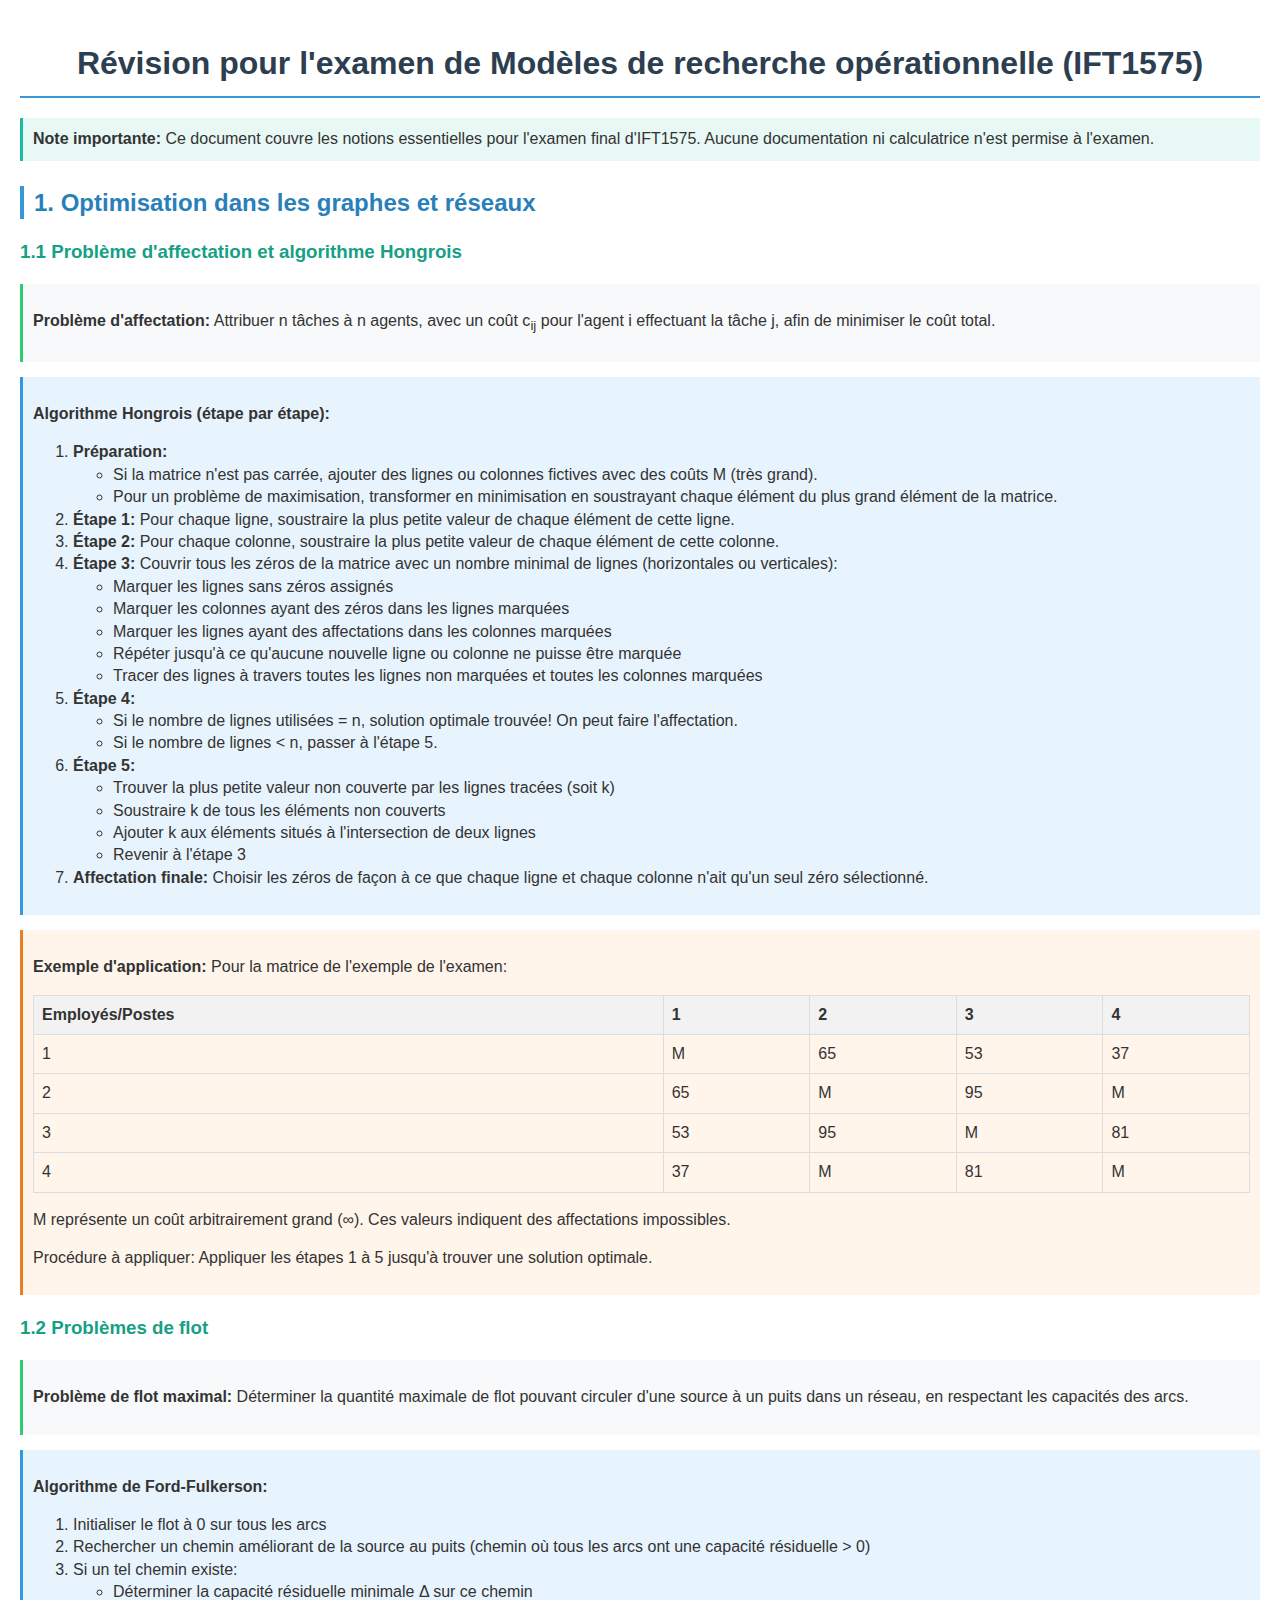
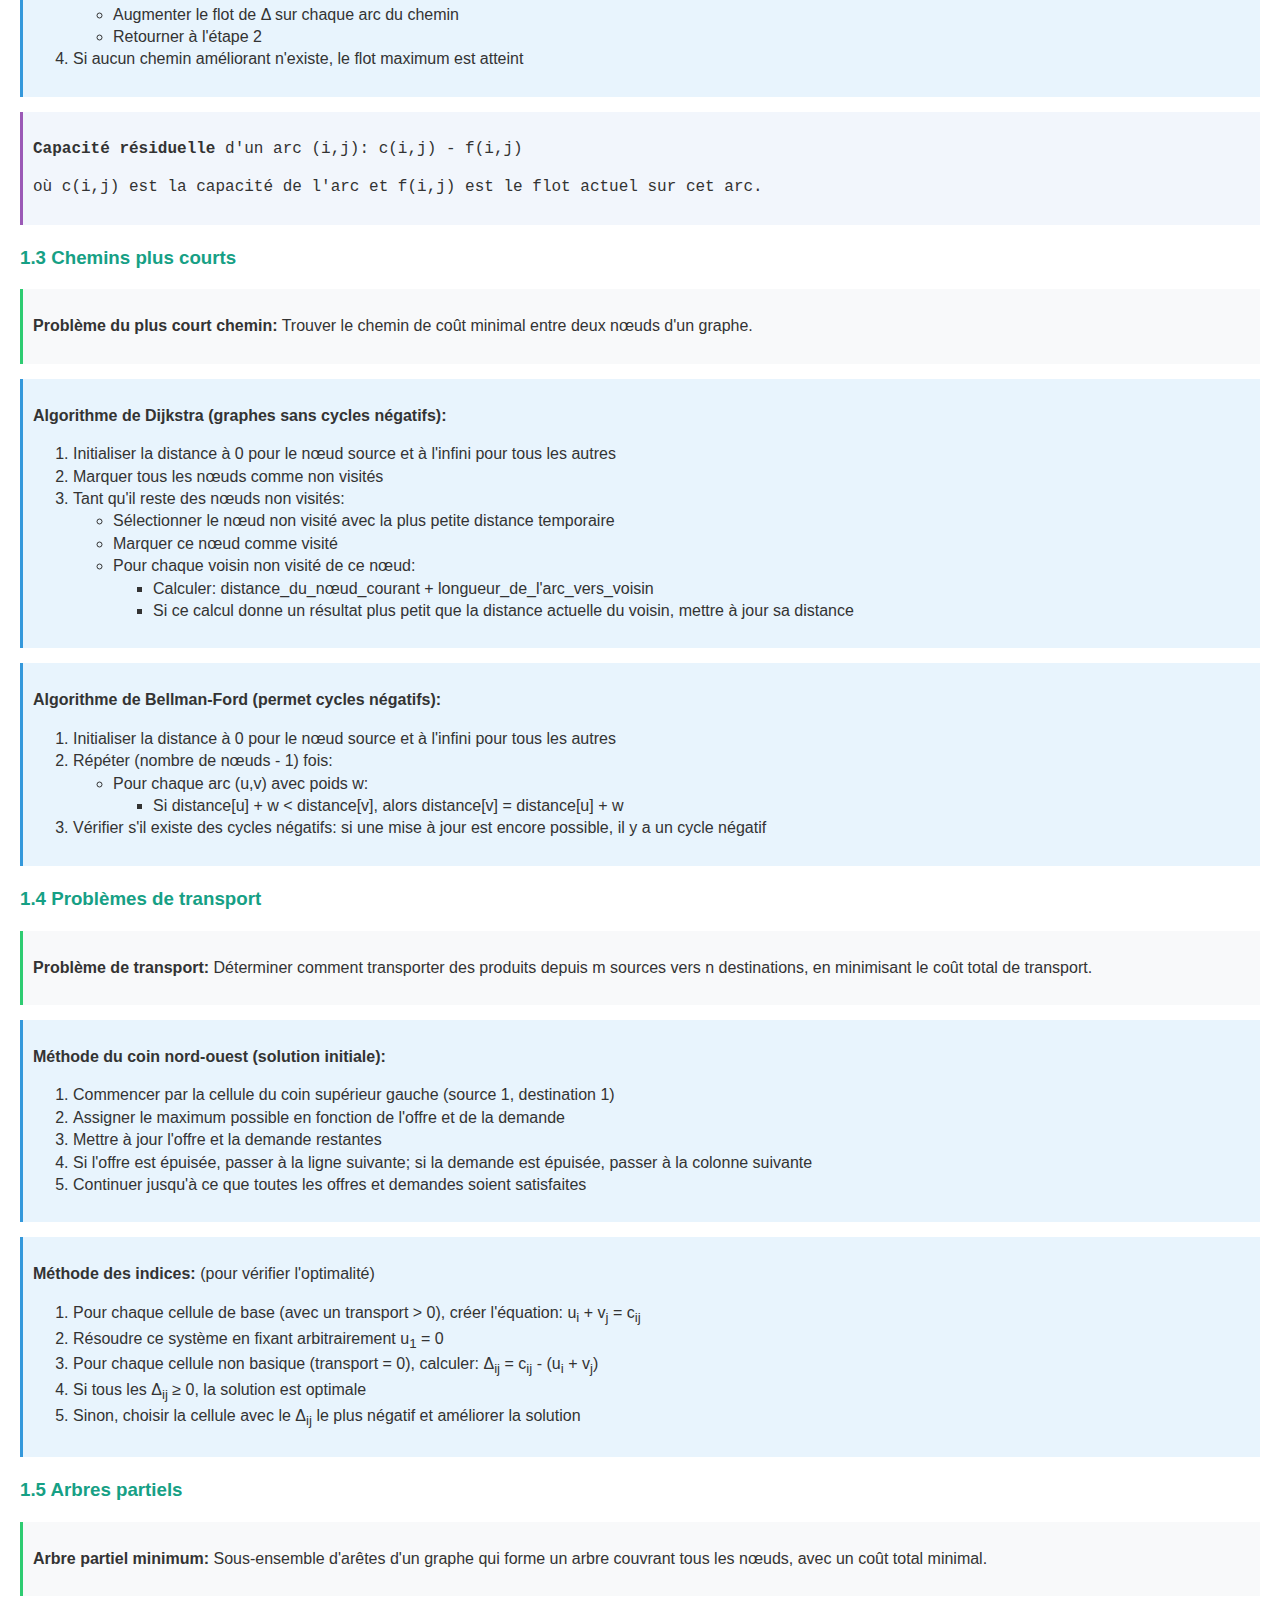
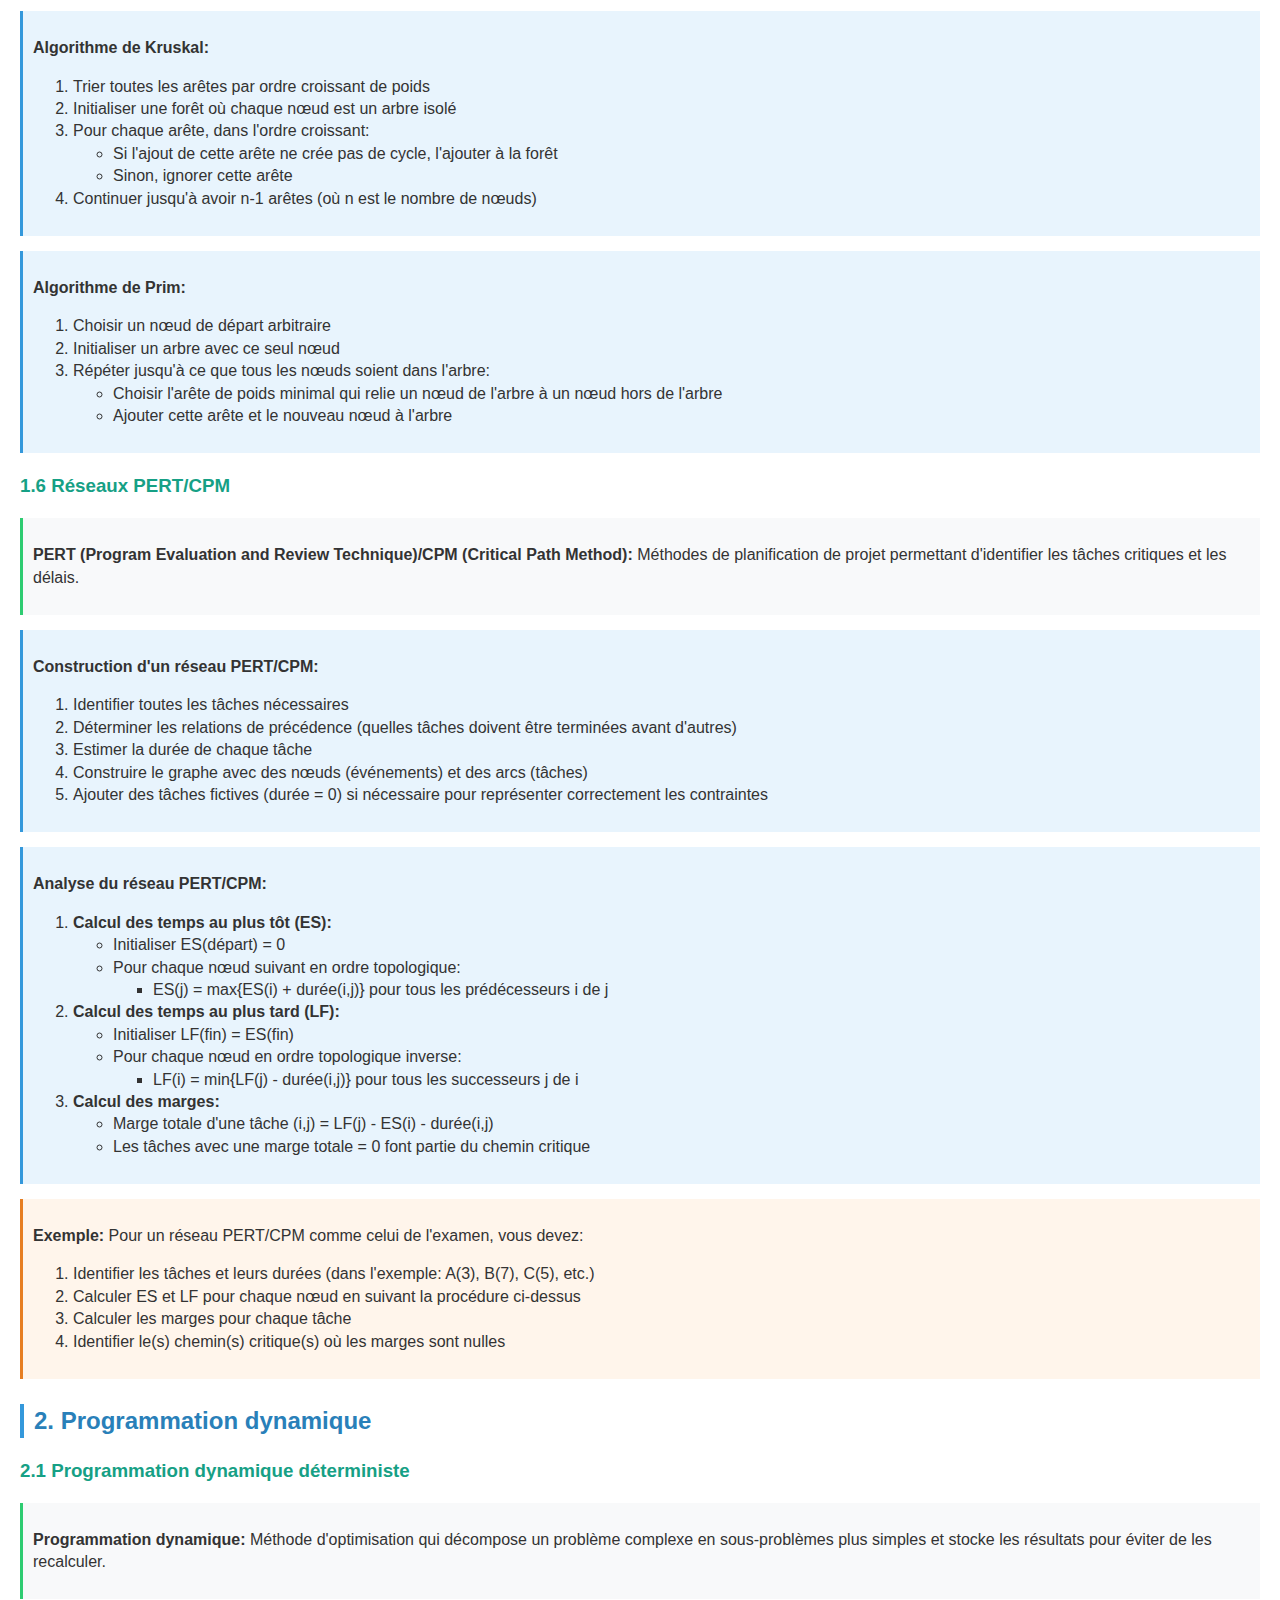
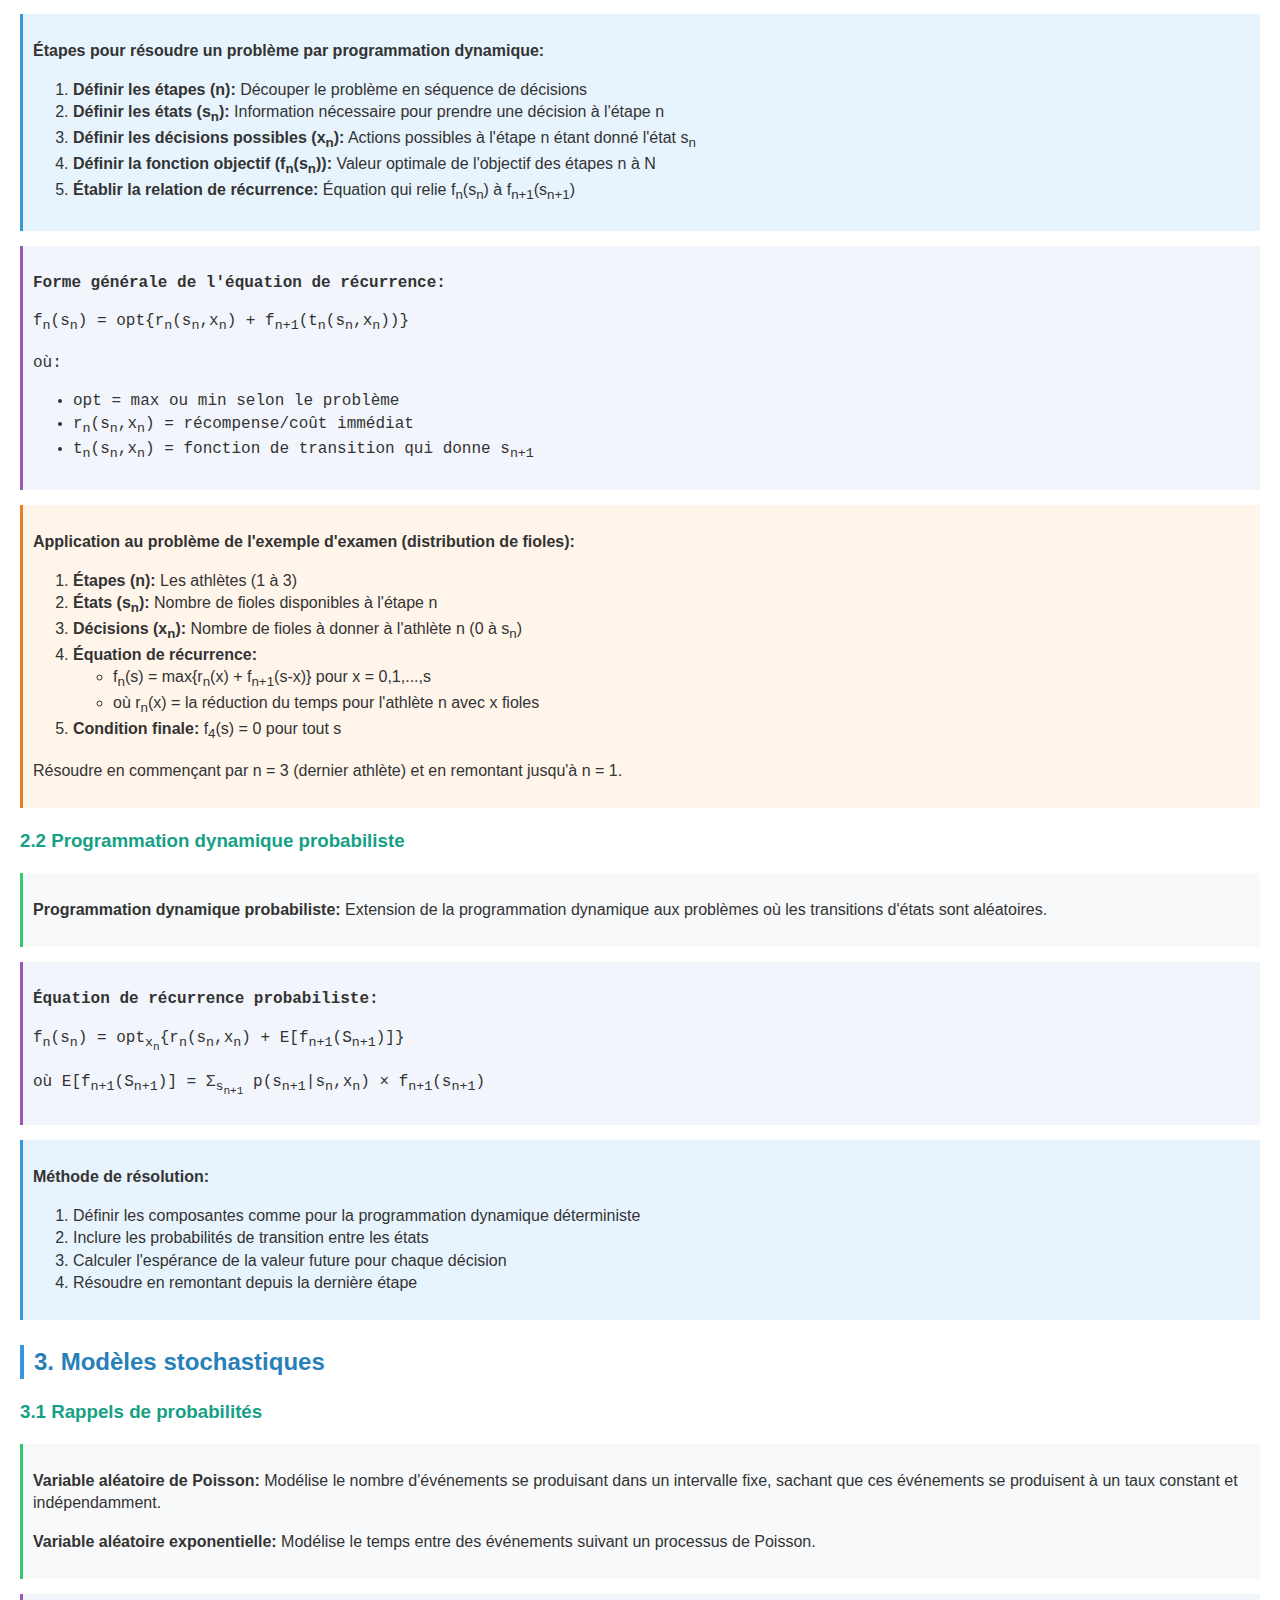
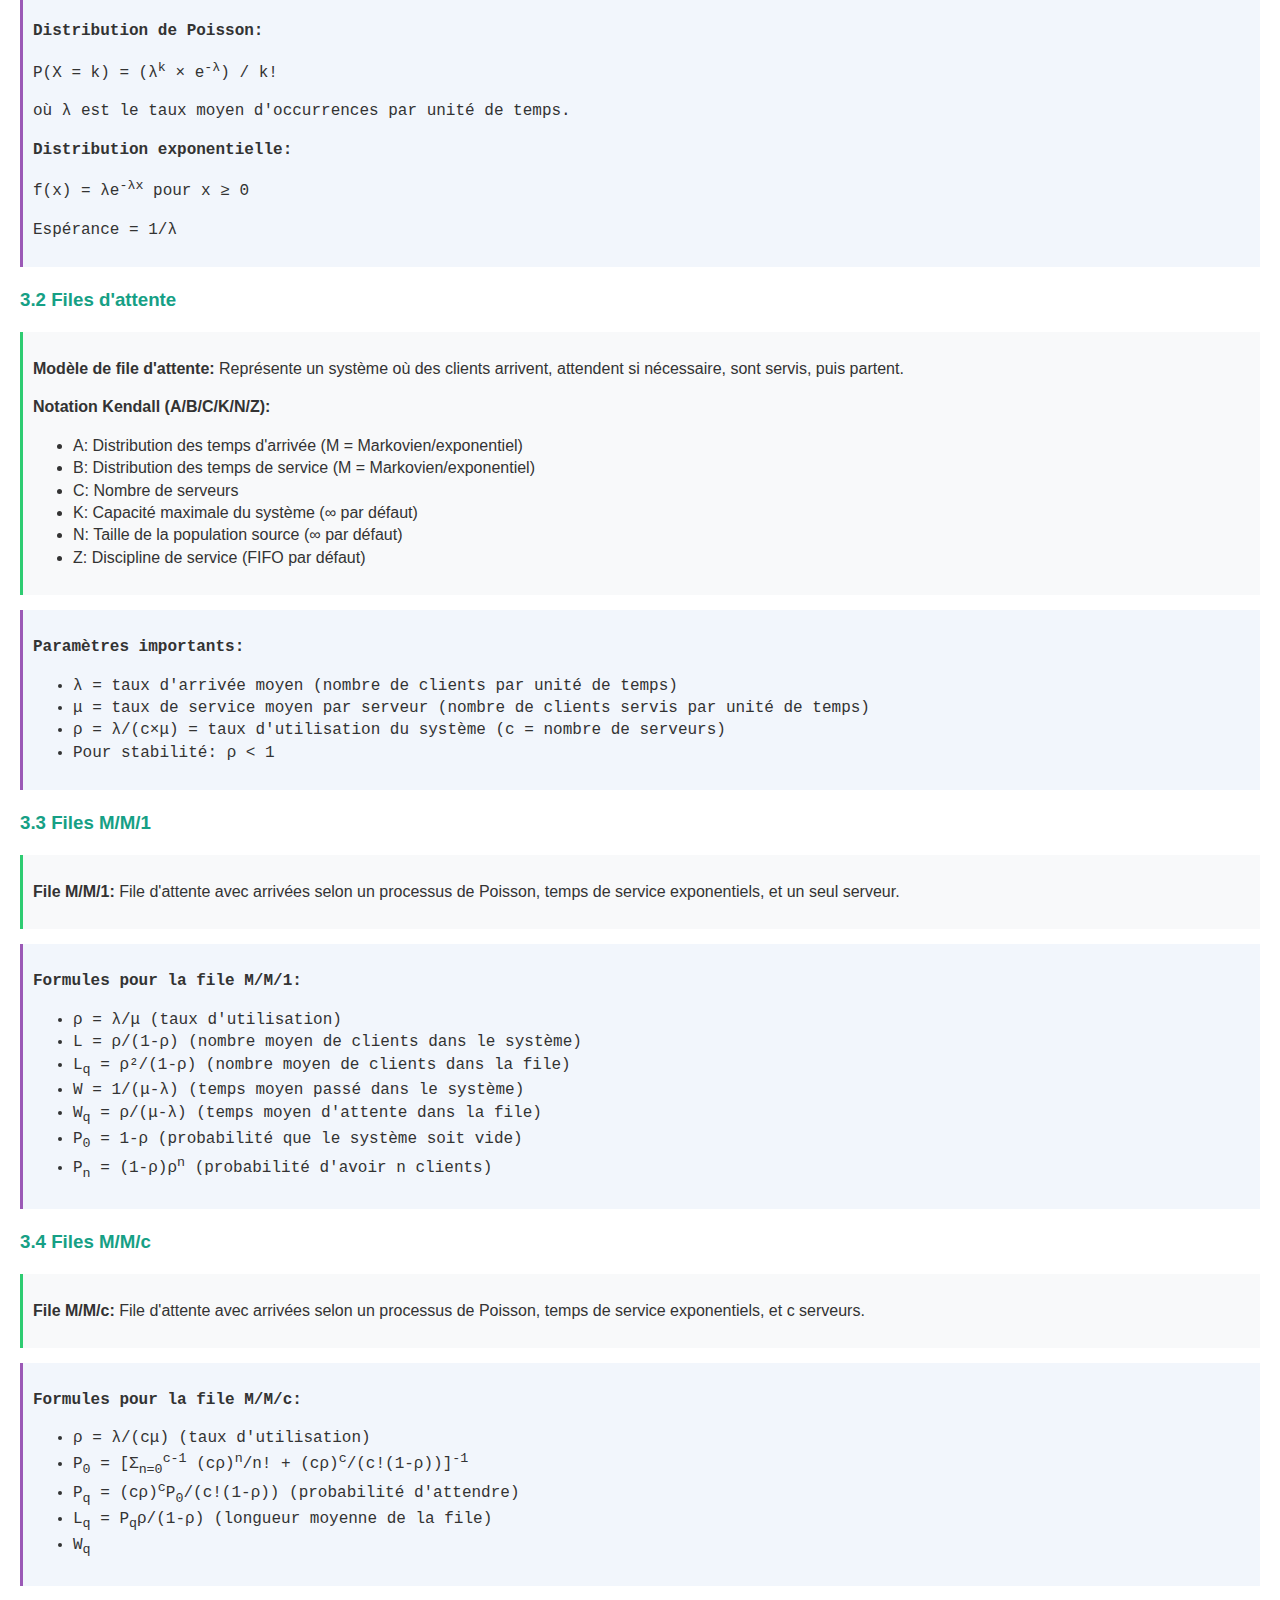
==== commit 94fb7a34: "Update 1.html" ====
--- a/1.html
+++ b/1.html
@@ -2,1658 +2,519 @@
 <html lang="fr">
 <head>
     <meta charset="UTF-8">
-    <meta name="viewport" content="width=device-width, initial-scale=1.0">
-    <title>MIPS - Notes IFT1027</title>
+    <title>Révision pour l'examen de Modèles de recherche opérationnelle</title>
     <style>
         body {
             font-family: Arial, sans-serif;
-            font-size: 10px;
+            line-height: 1.4;
             margin: 0;
+            padding: 20px;
+            color: #333;
+        }
+        h1 {
+            color: #2c3e50;
+            text-align: center;
+            border-bottom: 2px solid #3498db;
+            padding-bottom: 10px;
+            margin-bottom: 20px;
+        }
+        h2 {
+            color: #2980b9;
+            border-left: 4px solid #3498db;
+            padding-left: 10px;
+            margin-top: 25px;
+        }
+        h3 {
+            color: #16a085;
+            margin-top: 20px;
+        }
+        .concept {
+            background-color: #f8f9fa;
+            border-left: 3px solid #2ecc71;
             padding: 10px;
-            color: #333;
-        }
-        h1 {
-            font-size: 16px;
-            color: #000;
-            border-bottom: 1px solid #000;
-            margin-top: 10px;
-            margin-bottom: 5px;
-        }
-        h2 {
-            font-size: 14px;
-            color: #333;
-            margin-top: 8px;
-            margin-bottom: 4px;
-        }
-        h3 {
-            font-size: 12px;
-            margin-top: 6px;
-            margin-bottom: 3px;
+            margin: 15px 0;
+        }
+        .formula {
+            background-color: #f2f6fc;
+            border-left: 3px solid #9b59b6;
+            padding: 10px;
+            margin: 15px 0;
+            font-family: "Courier New", monospace;
+        }
+        .example {
+            background-color: #fff5eb;
+            border-left: 3px solid #e67e22;
+            padding: 10px;
+            margin: 15px 0;
+        }
+        .procedure {
+            background-color: #e8f4fd;
+            border-left: 3px solid #3498db;
+            padding: 10px;
+            margin: 15px 0;
         }
         table {
             border-collapse: collapse;
             width: 100%;
-            margin-bottom: 8px;
-            font-size: 9px;
-        }
-        table, th, td {
+            margin: 15px 0;
+        }
+        th, td {
             border: 1px solid #ddd;
-        }
-        th, td {
-            padding: 2px;
+            padding: 8px;
             text-align: left;
         }
         th {
             background-color: #f2f2f2;
         }
-        .box {
-            border: 1px solid #aaa;
-            padding: 5px;
-            margin-bottom: 8px;
-            background-color: #f9f9f9;
-        }
-        .important {
-            background-color: #ffe6e6;
-            border: 1px solid #ffcccc;
-            padding: 3px;
+        img {
+            max-width: 100%;
+            display: block;
+            margin: 15px auto;
+        }
+        .warning {
+            background-color: #feecec;
+            border-left: 3px solid #e74c3c;
+            padding: 10px;
+            margin: 15px 0;
         }
         .note {
-            font-style: italic;
-            color: #666;
-        }
-        .container {
-            display: flex;
-            flex-wrap: wrap;
-            gap: 10px;
-        }
-        .column {
-            flex: 1;
-            min-width: 300px;
-        }
-        pre {
-            font-family: Consolas, monospace;
-            font-size: 9px;
-            background-color: #f5f5f5;
-            padding: 3px;
-            margin: 3px 0;
-            white-space: pre-wrap;
-        }
-        .code {
-            font-family: Consolas, monospace;
-            background-color: #f5f5f5;
-        }
-        .section {
-            margin-bottom: 15px;
-        }
-        .image-container {
-            text-align: center;
-            margin: 5px 0;
-        }
-        .small-table {
-            width: auto;
-            display: inline-block;
-        }
-        .flex-container {
-            display: flex;
-            gap: 10px;
-        }
-        .tiny {
-            font-size: 8px;
+            background-color: #e8f8f5;
+            border-left: 3px solid #1abc9c;
+            padding: 10px;
+            margin: 15px 0;
         }
     </style>
 </head>
 <body>
-    <h1>Claude AI CheatSheet</h1>
-    <ol>
-        <li><a href="#jeu-instructions">Jeu d'instructions MIPS</a></li>
-        <li><a href="#assembleur">Programmation en assembleur MIPS</a></li>
-        <li><a href="#formats">Formats d'instructions</a></li>
-        <li><a href="#encoding">Encodage des instructions</a></li>
-        <li><a href="#microarchitecture">Microarchitecture MIPS</a></li>
-        <li><a href="#pipeline">Pipeline MIPS</a></li>
-        <li><a href="#memoire">Hiérarchie des mémoires</a></li>
-        <li><a href="#composants">Composants numériques</a></li>
-    </ol>
-
-    <h1 id="jeu-instructions">1. Jeu d'instructions MIPS</h1>
-    
-    <div class="section">
-        <h2>Registres MIPS</h2>
+    <h1>Révision pour l'examen de Modèles de recherche opérationnelle (IFT1575)</h1>
+    
+    <div class="note">
+        <strong>Note importante:</strong> Ce document couvre les notions essentielles pour l'examen final d'IFT1575. Aucune documentation ni calculatrice n'est permise à l'examen.
+    </div>
+
+    <h2>1. Optimisation dans les graphes et réseaux</h2>
+
+    <h3>1.1 Problème d'affectation et algorithme Hongrois</h3>
+    
+    <div class="concept">
+        <p><strong>Problème d'affectation:</strong> Attribuer n tâches à n agents, avec un coût c<sub>ij</sub> pour l'agent i effectuant la tâche j, afin de minimiser le coût total.</p>
+    </div>
+    
+    <div class="procedure">
+        <p><strong>Algorithme Hongrois (étape par étape):</strong></p>
+        <ol>
+            <li><strong>Préparation:</strong> 
+                <ul>
+                    <li>Si la matrice n'est pas carrée, ajouter des lignes ou colonnes fictives avec des coûts M (très grand).</li>
+                    <li>Pour un problème de maximisation, transformer en minimisation en soustrayant chaque élément du plus grand élément de la matrice.</li>
+                </ul>
+            </li>
+            <li><strong>Étape 1:</strong> Pour chaque ligne, soustraire la plus petite valeur de chaque élément de cette ligne.</li>
+            <li><strong>Étape 2:</strong> Pour chaque colonne, soustraire la plus petite valeur de chaque élément de cette colonne.</li>
+            <li><strong>Étape 3:</strong> Couvrir tous les zéros de la matrice avec un nombre minimal de lignes (horizontales ou verticales):
+                <ul>
+                    <li>Marquer les lignes sans zéros assignés</li>
+                    <li>Marquer les colonnes ayant des zéros dans les lignes marquées</li>
+                    <li>Marquer les lignes ayant des affectations dans les colonnes marquées</li>
+                    <li>Répéter jusqu'à ce qu'aucune nouvelle ligne ou colonne ne puisse être marquée</li>
+                    <li>Tracer des lignes à travers toutes les lignes non marquées et toutes les colonnes marquées</li>
+                </ul>
+            </li>
+            <li><strong>Étape 4:</strong> 
+                <ul>
+                    <li>Si le nombre de lignes utilisées = n, solution optimale trouvée! On peut faire l'affectation.</li>
+                    <li>Si le nombre de lignes < n, passer à l'étape 5.</li>
+                </ul>
+            </li>
+            <li><strong>Étape 5:</strong> 
+                <ul>
+                    <li>Trouver la plus petite valeur non couverte par les lignes tracées (soit k)</li>
+                    <li>Soustraire k de tous les éléments non couverts</li>
+                    <li>Ajouter k aux éléments situés à l'intersection de deux lignes</li>
+                    <li>Revenir à l'étape 3</li>
+                </ul>
+            </li>
+            <li><strong>Affectation finale:</strong> Choisir les zéros de façon à ce que chaque ligne et chaque colonne n'ait qu'un seul zéro sélectionné.</li>
+        </ol>
+    </div>
+
+    <div class="example">
+        <p><strong>Exemple d'application:</strong> Pour la matrice de l'exemple de l'examen:</p>
         <table>
             <tr>
-                <th>Nom</th>
-                <th>Numéro</th>
-                <th>Usage</th>
+                <th>Employés/Postes</th>
+                <th>1</th>
+                <th>2</th>
+                <th>3</th>
+                <th>4</th>
             </tr>
             <tr>
-                <td>$zero</td>
-                <td>0</td>
-                <td>Constante 0</td>
+                <td>1</td>
+                <td>M</td>
+                <td>65</td>
+                <td>53</td>
+                <td>37</td>
             </tr>
             <tr>
-                <td>$at</td>
-                <td>1</td>
-                <td>Réservé pour l'assembleur</td>
+                <td>2</td>
+                <td>65</td>
+                <td>M</td>
+                <td>95</td>
+                <td>M</td>
             </tr>
             <tr>
-                <td>$v0-$v1</td>
-                <td>2-3</td>
-                <td>Valeurs de retour des fonctions</td>
+                <td>3</td>
+                <td>53</td>
+                <td>95</td>
+                <td>M</td>
+                <td>81</td>
             </tr>
             <tr>
-                <td>$a0-$a3</td>
-                <td>4-7</td>
-                <td>Arguments des fonctions</td>
-            </tr>
-            <tr>
-                <td>$t0-$t9</td>
-                <td>8-15, 24-25</td>
-                <td>Temporaires (non sauvegardés)</td>
-            </tr>
-            <tr>
-                <td>$s0-$s7</td>
-                <td>16-23</td>
-                <td>Sauvegardés (préservés par les fonctions)</td>
-            </tr>
-            <tr>
-                <td>$k0-$k1</td>
-                <td>26-27</td>
-                <td>Réservés pour le noyau OS</td>
-            </tr>
-            <tr>
-                <td>$gp</td>
-                <td>28</td>
-                <td>Pointeur global</td>
-            </tr>
-            <tr>
-                <td>$sp</td>
-                <td>29</td>
-                <td>Pointeur de pile</td>
-            </tr>
-            <tr>
-                <td>$fp</td>
-                <td>30</td>
-                <td>Pointeur de cadre</td>
-            </tr>
-            <tr>
-                <td>$ra</td>
-                <td>31</td>
-                <td>Adresse de retour</td>
+                <td>4</td>
+                <td>37</td>
+                <td>M</td>
+                <td>81</td>
+                <td>M</td>
             </tr>
         </table>
-    </div>
-
-    <div class="section">
-        <h2>Instructions arithmétiques et logiques</h2>
-        <table>
-            <tr>
-                <th>Instruction</th>
-                <th>Format</th>
-                <th>Description</th>
-                <th>Opération</th>
-            </tr>
-            <tr>
-                <td>add</td>
-                <td>add $rd, $rs, $rt</td>
-                <td>Addition</td>
-                <td>$rd = $rs + $rt</td>
-            </tr>
-            <tr>
-                <td>addi</td>
-                <td>addi $rt, $rs, imm</td>
-                <td>Addition avec immédiat</td>
-                <td>$rt = $rs + imm</td>
-            </tr>
-            <tr>
-                <td>sub</td>
-                <td>sub $rd, $rs, $rt</td>
-                <td>Soustraction</td>
-                <td>$rd = $rs - $rt</td>
-            </tr>
-            <tr>
-                <td>mult</td>
-                <td>mult $rs, $rt</td>
-                <td>Multiplication (64-bit)</td>
-                <td>$hi:$lo = $rs * $rt</td>
-            </tr>
-            <tr>
-                <td>div</td>
-                <td>div $rs, $rt</td>
-                <td>Division</td>
-                <td>$lo = $rs / $rt; $hi = $rs % $rt</td>
-            </tr>
-            <tr>
-                <td>mfhi</td>
-                <td>mfhi $rd</td>
-                <td>Copie de $hi</td>
-                <td>$rd = $hi</td>
-            </tr>
-            <tr>
-                <td>mflo</td>
-                <td>mflo $rd</td>
-                <td>Copie de $lo</td>
-                <td>$rd = $lo</td>
-            </tr>
-            <tr>
-                <td>and</td>
-                <td>and $rd, $rs, $rt</td>
-                <td>ET bit à bit</td>
-                <td>$rd = $rs & $rt</td>
-            </tr>
-            <tr>
-                <td>andi</td>
-                <td>andi $rt, $rs, imm</td>
-                <td>ET avec immédiat</td>
-                <td>$rt = $rs & imm</td>
-            </tr>
-            <tr>
-                <td>or</td>
-                <td>or $rd, $rs, $rt</td>
-                <td>OU bit à bit</td>
-                <td>$rd = $rs | $rt</td>
-            </tr>
-            <tr>
-                <td>ori</td>
-                <td>ori $rt, $rs, imm</td>
-                <td>OU avec immédiat</td>
-                <td>$rt = $rs | imm</td>
-            </tr>
-            <tr>
-                <td>xor</td>
-                <td>xor $rd, $rs, $rt</td>
-                <td>XOR bit à bit</td>
-                <td>$rd = $rs ^ $rt</td>
-            </tr>
-            <tr>
-                <td>nor</td>
-                <td>nor $rd, $rs, $rt</td>
-                <td>NOR bit à bit</td>
-                <td>$rd = ~($rs | $rt)</td>
-            </tr>
-            <tr>
-                <td>slt</td>
-                <td>slt $rd, $rs, $rt</td>
-                <td>Set if less than</td>
-                <td>$rd = ($rs < $rt) ? 1 : 0</td>
-            </tr>
-            <tr>
-                <td>slti</td>
-                <td>slti $rt, $rs, imm</td>
-                <td>Set if less than immédiat</td>
-                <td>$rt = ($rs < imm) ? 1 : 0</td>
-            </tr>
-        </table>
-    </div>
-
-    <div class="section">
-        <h2>Instructions de décalage</h2>
-        <table>
-            <tr>
-                <th>Instruction</th>
-                <th>Format</th>
-                <th>Description</th>
-                <th>Opération</th>
-            </tr>
-            <tr>
-                <td>sll</td>
-                <td>sll $rd, $rt, shamt</td>
-                <td>Décalage à gauche logique</td>
-                <td>$rd = $rt << shamt</td>
-            </tr>
-            <tr>
-                <td>srl</td>
-                <td>srl $rd, $rt, shamt</td>
-                <td>Décalage à droite logique</td>
-                <td>$rd = $rt >> shamt</td>
-            </tr>
-            <tr>
-                <td>sra</td>
-                <td>sra $rd, $rt, shamt</td>
-                <td>Décalage à droite arithmétique</td>
-                <td>$rd = $rt >>> shamt (préserve le signe)</td>
-            </tr>
-            <tr>
-                <td>sllv</td>
-                <td>sllv $rd, $rt, $rs</td>
-                <td>Décalage à gauche variable</td>
-                <td>$rd = $rt << $rs</td>
-            </tr>
-            <tr>
-                <td>srlv</td>
-                <td>srlv $rd, $rt, $rs</td>
-                <td>Décalage à droite variable</td>
-                <td>$rd = $rt >> $rs</td>
-            </tr>
-            <tr>
-                <td>srav</td>
-                <td>srav $rd, $rt, $rs</td>
-                <td>Décalage à droite arithmétique variable</td>
-                <td>$rd = $rt >>> $rs (préserve le signe)</td>
-            </tr>
-        </table>
-    </div>
-
-    <div class="section">
-        <h2>Instructions de chargement/stockage</h2>
-        <table>
-            <tr>
-                <th>Instruction</th>
-                <th>Format</th>
-                <th>Description</th>
-                <th>Opération</th>
-            </tr>
-            <tr>
-                <td>lw</td>
-                <td>lw $rt, offset($rs)</td>
-                <td>Charge un mot (32 bits)</td>
-                <td>$rt = MEM[$rs + offset]</td>
-            </tr>
-            <tr>
-                <td>sw</td>
-                <td>sw $rt, offset($rs)</td>
-                <td>Stocke un mot (32 bits)</td>
-                <td>MEM[$rs + offset] = $rt</td>
-            </tr>
-            <tr>
-                <td>lb</td>
-                <td>lb $rt, offset($rs)</td>
-                <td>Charge un octet (8 bits) avec extension de signe</td>
-                <td>$rt = SignExt(MEM[$rs + offset])</td>
-            </tr>
-            <tr>
-                <td>lbu</td>
-                <td>lbu $rt, offset($rs)</td>
-                <td>Charge un octet (8 bits) sans signe</td>
-                <td>$rt = ZeroExt(MEM[$rs + offset])</td>
-            </tr>
-            <tr>
-                <td>sb</td>
-                <td>sb $rt, offset($rs)</td>
-                <td>Stocke un octet (8 bits)</td>
-                <td>MEM[$rs + offset] = $rt[7:0]</td>
-            </tr>
-            <tr>
-                <td>lh</td>
-                <td>lh $rt, offset($rs)</td>
-                <td>Charge un demi-mot (16 bits) avec extension de signe</td>
-                <td>$rt = SignExt(MEM[$rs + offset])</td>
-            </tr>
-            <tr>
-                <td>lhu</td>
-                <td>lhu $rt, offset($rs)</td>
-                <td>Charge un demi-mot (16 bits) sans signe</td>
-                <td>$rt = ZeroExt(MEM[$rs + offset])</td>
-            </tr>
-            <tr>
-                <td>sh</td>
-                <td>sh $rt, offset($rs)</td>
-                <td>Stocke un demi-mot (16 bits)</td>
-                <td>MEM[$rs + offset] = $rt[15:0]</td>
-            </tr>
-            <tr>
-                <td>lui</td>
-                <td>lui $rt, imm</td>
-                <td>Load upper immediate</td>
-                <td>$rt = imm << 16</td>
-            </tr>
-        </table>
-    </div>
-
-    <div class="section">
-        <h2>Instructions de branchement et saut</h2>
-        <table>
-            <tr>
-                <th>Instruction</th>
-                <th>Format</th>
-                <th>Description</th>
-                <th>Opération</th>
-            </tr>
-            <tr>
-                <td>beq</td>
-                <td>beq $rs, $rt, offset</td>
-                <td>Branche si égal</td>
-                <td>if ($rs == $rt) PC += (offset << 2)</td>
-            </tr>
-            <tr>
-                <td>bne</td>
-                <td>bne $rs, $rt, offset</td>
-                <td>Branche si différent</td>
-                <td>if ($rs != $rt) PC += (offset << 2)</td>
-            </tr>
-            <tr>
-                <td>j</td>
-                <td>j target</td>
-                <td>Saut inconditionnel</td>
-                <td>PC = (PC & 0xF0000000) | (target << 2)</td>
-            </tr>
-            <tr>
-                <td>jal</td>
-                <td>jal target</td>
-                <td>Saut et lien</td>
-                <td>$ra = PC + 4; PC = (PC & 0xF0000000) | (target << 2)</td>
-            </tr>
-            <tr>
-                <td>jr</td>
-                <td>jr $rs</td>
-                <td>Saut au registre</td>
-                <td>PC = $rs</td>
-            </tr>
-            <tr>
-                <td>jalr</td>
-                <td>jalr $rs</td>
-                <td>Saut au registre et lien</td>
-                <td>$ra = PC + 4; PC = $rs</td>
-            </tr>
-        </table>
-    </div>
-
-    <h1 id="assembleur">2. Programmation en assembleur MIPS</h1>
-
-    <div class="section">
-        <h2>Conventions d'appel de fonction</h2>
-        <div class="box">
-            <p><strong>Appel de fonction :</strong></p>
-            <ol>
-                <li>Placer les arguments dans $a0-$a3 (et sur la pile si plus de 4)</li>
-                <li>Appeler avec jal nom_fonction</li>
-                <li>Récupérer les résultats dans $v0-$v1</li>
-            </ol>
-            <p><strong>Implémentation d'une fonction :</strong></p>
-            <ol>
-                <li>Sauvegarder $ra et les registres $s qui seront utilisés</li>
-                <li>Allouer l'espace pour les variables locales (ajuster $sp)</li>
-                <li>Exécuter le corps de la fonction</li>
-                <li>Mettre le résultat dans $v0-$v1</li>
-                <li>Restaurer les registres sauvegardés</li>
-                <li>Retourner avec jr $ra</li>
-            </ol>
-        </div>
-        
-        <h3>Exemple de fonction avec pile</h3>
-        <pre>
-fonction:
-    # Prologue
-    addi $sp, $sp, -12      # Allouer espace sur la pile (3 mots)
-    sw $ra, 8($sp)          # Sauvegarder l'adresse de retour
-    sw $s0, 4($sp)          # Sauvegarder $s0
-    sw $s1, 0($sp)          # Sauvegarder $s1
-    
-    # Corps de la fonction
-    add $s0, $a0, $zero     # Copier paramètre dans $s0
-    # ... (code de la fonction)
-    add $v0, $s0, $zero     # Résultat dans $v0
-    
-    # Épilogue
-    lw $s1, 0($sp)          # Restaurer $s1
-    lw $s0, 4($sp)          # Restaurer $s0
-    lw $ra, 8($sp)          # Restaurer l'adresse de retour
-    addi $sp, $sp, 12       # Libérer l'espace pile
-    jr $ra                  # Retour
-        </pre>
-    </div>
-
-    <div class="section">
-        <h2>Structures de contrôle</h2>
-        
-        <div class="flex-container">
-            <div class="box" style="flex: 1;">
-                <h3>if-else</h3>
-                <pre>
-# if (a < b) x = 1; else x = 2;
-# $s0 = a, $s1 = b, $s2 = x
-    slt $t0, $s0, $s1     # $t0 = (a < b) ? 1 : 0
-    beq $t0, $zero, else  # si a >= b, aller à else
-    addi $s2, $zero, 1    # x = 1
-    j endif
-else:
-    addi $s2, $zero, 2    # x = 2
-endif:
-                </pre>
-            </div>
-        
-            <div class="box" style="flex: 1;">
-                <h3>while</h3>
-                <pre>
-# while (i < 10) { sum += i; i++; }
-# $s0 = i, $s1 = sum
-    addi $s0, $zero, 0    # i = 0
-    addi $s1, $zero, 0    # sum = 0
-while:
-    slti $t0, $s0, 10     # $t0 = (i < 10) ? 1 : 0
-    beq $t0, $zero, endw  # si i >= 10, sortir
-    add $s1, $s1, $s0     # sum += i
-    addi $s0, $s0, 1      # i++
-    j while
-endw:
-                </pre>
-            </div>
-            
-            <div class="box" style="flex: 1;">
-                <h3>for</h3>
-                <pre>
-# for (i = 0; i < 10; i++) { sum += arr[i]; }
-# $s0 = i, $s1 = sum, $s2 = &arr[0]
-    addi $s0, $zero, 0    # i = 0
-    addi $s1, $zero, 0    # sum = 0
-for:
-    slti $t0, $s0, 10     # $t0 = (i < 10) ? 1 : 0
-    beq $t0, $zero, endf  # si i >= 10, sortir
-    
-    sll $t1, $s0, 2       # $t1 = i * 4
-    add $t1, $t1, $s2     # $t1 = &arr[i]
-    lw $t2, 0($t1)        # $t2 = arr[i]
-    add $s1, $s1, $t2     # sum += arr[i]
-    
-    addi $s0, $s0, 1      # i++
-    j for
-endf:
-                </pre>
-            </div>
-        </div>
-        
-        <div class="box">
-            <h3>Exemple de fonction récursive</h3>
-            <pre>
-# int factorial(int n) {
-#   if (n <= 1) return 1;
-#   else return n * factorial(n-1);
-# }
-
-factorial:
-    # Prologue
-    addi $sp, $sp, -8     # Allouer espace pile
-    sw $ra, 4($sp)        # Sauvegarder $ra
-    sw $a0, 0($sp)        # Sauvegarder n
-    
-    # Cas de base
-    slti $t0, $a0, 2      # $t0 = (n < 2) ? 1 : 0
-    beq $t0, $zero, recursion
-    addi $v0, $zero, 1    # return 1
-    j factorial_end
-    
-recursion:
-    addi $a0, $a0, -1     # n-1
-    jal factorial         # appel récursif
-    
-    # Après le retour, $v0 contient factorial(n-1)
-    lw $a0, 0($sp)        # récupérer n original
-    mult $a0, $v0         # n * factorial(n-1)
-    mflo $v0              # résultat dans $v0
-    
-factorial_end:
-    # Épilogue
-    lw $ra, 4($sp)        # restaurer $ra
-    addi $sp, $sp, 8      # libérer pile
-    jr $ra                # retourner
-            </pre>
-        </div>
-    </div>
-
-    <div class="section">
-        <h2>Accès aux tableaux</h2>
-        <div class="flex-container">
-            <div class="box" style="flex: 1;">
-                <h3>Tableau 1D</h3>
-                <pre>
-# Accès à arr[i]
-# $s0 = base address of arr
-# $s1 = i
-    sll $t0, $s1, 2       # $t0 = i * 4 (taille d'un entier)
-    add $t0, $s0, $t0     # $t0 = adresse de arr[i]
-    lw $t1, 0($t0)        # $t1 = arr[i]
-                </pre>
-            </div>
-            
-            <div class="box" style="flex: 1;">
-                <h3>Tableau 2D (Row-major)</h3>
-                <pre>
-# Accès à arr[i][j] pour un tableau MxN
-# $s0 = base address of arr
-# $s1 = i, $s2 = j, $s3 = N (colonnes)
-    mul $t0, $s1, $s3     # $t0 = i * N
-    add $t0, $t0, $s2     # $t0 = i * N + j
-    sll $t0, $t0, 2       # $t0 = (i * N + j) * 4
-    add $t0, $s0, $t0     # $t0 = adresse de arr[i][j]
-    lw $t1, 0($t0)        # $t1 = arr[i][j]
-                </pre>
-            </div>
-        </div>
-    </div>
-
-    <h1 id="formats">3. Formats d'instructions</h1>
-    
-    <div class="section">
-        <div class="box">
-            <h2>Format R (Register)</h2>
-            <table>
-                <tr>
-                    <th>opcode (6 bits)</th>
-                    <th>rs (5 bits)</th>
-                    <th>rt (5 bits)</th>
-                    <th>rd (5 bits)</th>
-                    <th>shamt (5 bits)</th>
-                    <th>funct (6 bits)</th>
-                </tr>
-                <tr>
-                    <td>31-26</td>
-                    <td>25-21</td>
-                    <td>20-16</td>
-                    <td>15-11</td>
-                    <td>10-6</td>
-                    <td>5-0</td>
-                </tr>
-            </table>
-            <p>Utilisé pour: add, sub, and, or, slt, etc.</p>
-            <p>Opcode est toujours 0, l'opération est définie par funct</p>
-        </div>
-    
-        <div class="box">
-            <h2>Format I (Immediate)</h2>
-            <table>
-                <tr>
-                    <th>opcode (6 bits)</th>
-                    <th>rs (5 bits)</th>
-                    <th>rt (5 bits)</th>
-                    <th>immediate (16 bits)</th>
-                </tr>
-                <tr>
-                    <td>31-26</td>
-                    <td>25-21</td>
-                    <td>20-16</td>
-                    <td>15-0</td>
-                </tr>
-            </table>
-            <p>Utilisé pour: addi, lw, sw, beq, bne, etc.</p>
-        </div>
-    
-        <div class="box">
-            <h2>Format J (Jump)</h2>
-            <table>
-                <tr>
-                    <th>opcode (6 bits)</th>
-                    <th>address (26 bits)</th>
-                </tr>
-                <tr>
-                    <td>31-26</td>
-                    <td>25-0</td>
-                </tr>
-            </table>
-            <p>Utilisé pour: j, jal</p>
-            <p>Adresse effective = (PC & 0xF0000000) | (address << 2)</p>
-        </div>
-    </div>
-
-    <h1 id="encoding">4. Encodage des instructions</h1>
-    
-    <div class="section">
-        <h2>Codes d'opération</h2>
-        <table>
-            <tr>
-                <th>Instruction</th>
-                <th>Type</th>
-                <th>Opcode (hex)</th>
-                <th>Funct (hex)</th>
-            </tr>
-            <tr>
-                <td>R-Type</td>
-                <td>R</td>
-                <td>0x00</td>
-                <td>Varie</td>
-            </tr>
-            <tr>
-                <td>add</td>
-                <td>R</td>
-                <td>0x00</td>
-                <td>0x20</td>
-            </tr>
-            <tr>
-                <td>addu</td>
-                <td>R</td>
-                <td>0x00</td>
-                <td>0x21</td>
-            </tr>
-            <tr>
-                <td>sub</td>
-                <td>R</td>
-                <td>0x00</td>
-                <td>0x22</td>
-            </tr>
-            <tr>
-                <td>subu</td>
-                <td>R</td>
-                <td>0x00</td>
-                <td>0x23</td>
-            </tr>
-            <tr>
-                <td>and</td>
-                <td>R</td>
-                <td>0x00</td>
-                <td>0x24</td>
-            </tr>
-            <tr>
-                <td>or</td>
-                <td>R</td>
-                <td>0x00</td>
-                <td>0x25</td>
-            </tr>
-            <tr>
-                <td>xor</td>
-                <td>R</td>
-                <td>0x00</td>
-                <td>0x26</td>
-            </tr>
-            <tr>
-                <td>nor</td>
-                <td>R</td>
-                <td>0x00</td>
-                <td>0x27</td>
-            </tr>
-            <tr>
-                <td>slt</td>
-                <td>R</td>
-                <td>0x00</td>
-                <td>0x2A</td>
-            </tr>
-
-            <tr>
-                <td>sll</td>
-                <td>R</td>
-                <td>0x00</td>
-                <td>0x00</td>
-            </tr>
-            <tr>
-                <td>srl</td>
-                <td>R</td>
-                <td>0x00</td>
-                <td>0x02</td>
-            </tr>
-            <tr>
-                <td>sra</td>
-                <td>R</td>
-                <td>0x00</td>
-                <td>0x03</td>
-            </tr>
-            <tr>
-                <td>sllv</td>
-                <td>R</td>
-                <td>0x00</td>
-                <td>0x04</td>
-            </tr>
-            <tr>
-                <td>srlv</td>
-                <td>R</td>
-                <td>0x00</td>
-                <td>0x06</td>
-            </tr>
-            <tr>
-                <td>srav</td>
-                <td>R</td>
-                <td>0x00</td>
-                <td>0x07</td>
-            </tr>
-            <tr>
-                <td>jr</td>
-                <td>R</td>
-                <td>0x00</td>
-                <td>0x08</td>
-            </tr>
-            <tr>
-                <td>jalr</td>
-                <td>R</td>
-                <td>0x00</td>
-                <td>0x09</td>
-            </tr>
-            <tr>
-                <td>addi</td>
-                <td>I</td>
-                <td>0x08</td>
-                <td>-</td>
-            </tr>
-            <tr>
-                <td>addiu</td>
-                <td>I</td>
-                <td>0x09</td>
-                <td>-</td>
-            </tr>
-            <tr>
-                <td>slti</td>
-                <td>I</td>
-                <td>0x0A</td>
-                <td>-</td>
-            </tr>
-            <tr>
-                <td>sltiu</td>
-                <td>I</td>
-                <td>0x0B</td>
-                <td>-</td>
-            </tr>
-            <tr>
-                <td>andi</td>
-                <td>I</td>
-                <td>0x0C</td>
-                <td>-</td>
-            </tr>
-            <tr>
-                <td>ori</td>
-                <td>I</td>
-                <td>0x0D</td>
-                <td>-</td>
-            </tr>
-            <tr>
-                <td>xori</td>
-                <td>I</td>
-                <td>0x0E</td>
-                <td>-</td>
-            </tr>
-            <tr>
-                <td>lui</td>
-                <td>I</td>
-                <td>0x0F</td>
-                <td>-</td>
-            </tr>
-            <tr>
-                <td>lb</td>
-                <td>I</td>
-                <td>0x20</td>
-                <td>-</td>
-            </tr>
-            <tr>
-                <td>lh</td>
-                <td>I</td>
-                <td>0x21</td>
-                <td>-</td>
-            </tr>
-            <tr>
-                <td>lw</td>
-                <td>I</td>
-                <td>0x23</td>
-                <td>-</td>
-            </tr>
-            <tr>
-                <td>lbu</td>
-                <td>I</td>
-                <td>0x24</td>
-                <td>-</td>
-            </tr>
-            <tr>
-                <td>lhu</td>
-                <td>I</td>
-                <td>0x25</td>
-                <td>-</td>
-            </tr>
-            <tr>
-                <td>sb</td>
-                <td>I</td>
-                <td>0x28</td>
-                <td>-</td>
-            </tr>
-            <tr>
-                <td>sh</td>
-                <td>I</td>
-                <td>0x29</td>
-                <td>-</td>
-            </tr>
-            <tr>
-                <td>sw</td>
-                <td>I</td>
-                <td>0x2B</td>
-                <td>-</td>
-            </tr>
-            <tr>
-                <td>beq</td>
-                <td>I</td>
-                <td>0x04</td>
-                <td>-</td>
-            </tr>
-            <tr>
-                <td>bne</td>
-                <td>I</td>
-                <td>0x05</td>
-                <td>-</td>
-            </tr>
-            <tr>
-                <td>j</td>
-                <td>J</td>
-                <td>0x02</td>
-                <td>-</td>
-            </tr>
-            <tr>
-                <td>jal</td>
-                <td>J</td>
-                <td>0x03</td>
-                <td>-</td>
-            </tr>
-        </table>
-    </div>
-
-    <div class="section">
-        <h2>Étapes de traduction du code en binaire</h2>
-        <div class="box">
-            <ol>
-                <li><strong>Identifier le format</strong>: R, I, ou J</li>
-                <li><strong>Déterminer les opcode/funct</strong> à partir des tables</li>
-                <li><strong>Remplacer les registres</strong> par leurs numéros</li>
-                <li><strong>Calculer les valeurs immédiates ou adresses</strong> si nécessaire</li>
-                <li><strong>Assembler le tout</strong> dans l'ordre du format</li>
-            </ol>
-        </div>
-        
-        <h3>Exemple pour instruction R-Type</h3>
-        <div class="box">
-            <p><strong>add $t0, $s1, $s2</strong></p>
-            <p>Format R: opcode(6) | rs(5) | rt(5) | rd(5) | shamt(5) | funct(6)</p>
-            <ul>
-                <li>opcode = 000000 (0x00)</li>
-                <li>rs = 10001 ($s1 = 17)</li>
-                <li>rt = 10010 ($s2 = 18)</li>
-                <li>rd = 01000 ($t0 = 8)</li>
-                <li>shamt = 00000 (pas de décalage)</li>
-                <li>funct = 100000 (0x20 pour add)</li>
-            </ul>
-            <p>Résultat: 00000010001100100100000000100000</p>
-            <p>En hexadécimal: 0x02324020</p>
-        </div>
-        
-        <h3>Exemple pour instruction I-Type</h3>
-        <div class="box">
-            <p><strong>lw $t0, 12($s1)</strong></p>
-            <p>Format I: opcode(6) | rs(5) | rt(5) | immediate(16)</p>
-            <ul>
-                <li>opcode = 100011 (0x23 pour lw)</li>
-                <li>rs = 10001 ($s1 = 17)</li>
-                <li>rt = 01000 ($t0 = 8)</li>
-                <li>immediate = 0000000000001100 (12 en décimal)</li>
-            </ul>
-            <p>Résultat: 10001110001010000000000000001100</p>
-            <p>En hexadécimal: 0x8E28000C</p>
-        </div>
-        
-        <h3>Exemple pour instruction J-Type</h3>
-        <div class="box">
-            <p><strong>j 0x100004</strong> (adresse cible)</p>
-            <p>Format J: opcode(6) | address(26)</p>
-            <ul>
-                <li>opcode = 000010 (0x02 pour j)</li>
-                <li>address = 00000000010000000000000001 (0x100004 >> 2)</li>
-            </ul>
-            <p>Résultat: 00001000000000010000000000000001</p>
-            <p>En hexadécimal: 0x08010001</p>
-        </div>
-    </div>
-
-    <h1 id="microarchitecture">5. Microarchitecture MIPS</h1>
-    
-    <div class="section">
-        <h2>Structure de base d'un CPU</h2>
-        <div class="box">
-            <ul>
-                <li><strong>Unité de traitement (datapath)</strong>: Chemin de données, ALU, registres</li>
-                <li><strong>Unité de contrôle</strong>: Génère les signaux de contrôle</li>
-                <li><strong>Mémoire</strong>: Instructions et données</li>
-            </ul>
-        </div>
-        
-        <h2>Implémentations de base</h2>
-        <div class="container">
-            <div class="box" style="flex: 1;">
-                <h3>Monocycle</h3>
-                <ul>
-                    <li>Une instruction = un cycle d'horloge</li>
-                    <li>Cycle déterminé par l'instruction la plus longue</li>
-                    <li>Simple mais lent</li>
-                </ul>
-            </div>
-            
-            <div class="box" style="flex: 1;">
-                <h3>Multicycle</h3>
-                <ul>
-                    <li>Une instruction = plusieurs cycles d'horloge</li>
-                    <li>Phases: fetch, decode, execute, memory, writeback</li>
-                    <li>Chaque phase peut utiliser les mêmes ressources</li>
-                    <li>Plus rapide que monocycle, mais plus complexe</li>
-                </ul>
-            </div>
-            
-            <div class="box" style="flex: 1;">
-                <h3>Pipeline</h3>
-                <ul>
-                    <li>Exécute plusieurs instructions en parallèle</li>
-                    <li>Divisé en 5 étages: IF, ID, EX, MEM, WB</li>
-                    <li>Nécessite gestion des aléas (hazards)</li>
-                    <li>Plus rapide et plus complexe</li>
-                </ul>
-            </div>
-        </div>
-        
-        <h2>Chemin de données (datapath)</h2>
-        <div class="box">
-            <h3>Composants principaux</h3>
-            <ul>
-                <li><strong>PC (Program Counter)</strong>: Registre contenant l'adresse de l'instruction courante</li>
-                <li><strong>Registres</strong>: Banc de 32 registres de 32 bits</li>
-                <li><strong>ALU</strong>: Unité Arithmétique et Logique pour les calculs</li>
-                <li><strong>Mémoire d'instructions</strong>: Stocke les instructions du programme</li>
-                <li><strong>Mémoire de données</strong>: Stocke les données manipulées</li>
-                <li><strong>Multiplexeurs</strong>: Sélectionnent parmi plusieurs entrées</li>
-            </ul>
-            
-            <h3>Signaux de contrôle importants</h3>
-            <table>
-                <tr>
-                    <th>Signal</th>
-                    <th>Description</th>
-                </tr>
-                <tr>
-                    <td>RegWrite</td>
-                    <td>Active l'écriture dans le banc de registres</td>
-                </tr>
-                <tr>
-                    <td>RegDst</td>
-                    <td>Sélectionne le registre destination (rt ou rd)</td>
-                </tr>
-                <tr>
-                    <td>ALUSrc</td>
-                    <td>Sélectionne la 2ème entrée de l'ALU (registre ou immédiat)</td>
-                </tr>
-                <tr>
-                    <td>ALUOp</td>
-                    <td>Détermine l'opération ALU à effectuer</td>
-                </tr>
-                <tr>
-                    <td>MemRead</td>
-                    <td>Active la lecture mémoire de données</td>
-                </tr>
-                <tr>
-                    <td>MemWrite</td>
-                    <td>Active l'écriture mémoire de données</td>
-                </tr>
-                <tr>
-                    <td>MemtoReg</td>
-                    <td>Sélectionne la source pour écriture registre (ALU ou mémoire)</td>
-                </tr>
-                <tr>
-                    <td>PCSrc</td>
-                    <td>Sélectionne la source pour le prochain PC</td>
-                </tr>
-                <tr>
-                    <td>Jump</td>
-                    <td>Indique une instruction de saut</td>
-                </tr>
-                <tr>
-                    <td>Branch</td>
-                    <td>Indique une instruction de branchement</td>
-                </tr>
-            </table>
-        </div>
-        
-        <h2>Unité de contrôle</h2>
-        <div class="box">
-            <p>L'unité de contrôle génère les signaux de contrôle en fonction de:</p>
-            <ul>
-                <li>L'opcode de l'instruction (bits 31-26)</li>
-                <li>Le champ funct (bits 5-0) pour les instructions R-type</li>
-            </ul>
-            
-            <h3>Machine à états (implémentation multicycle)</h3>
-            <ul>
-                <li><strong>S0 (Fetch)</strong>: Chercher l'instruction en mémoire</li>
-                <li><strong>S1 (Decode)</strong>: Décoder l'instruction et lire les registres</li>
-                <li><strong>S2 (MemAddr)</strong>: Calculer l'adresse mémoire pour lw/sw</li>
-                <li><strong>S3 (MemRead)</strong>: Lire la mémoire pour lw</li>
-                <li><strong>S4 (MemWriteback)</strong>: Écrire la valeur lue dans le registre pour lw</li>
-                <li><strong>S5 (MemWrite)</strong>: Écrire en mémoire pour sw</li>
-                <li><strong>S6 (Execute)</strong>: Exécuter l'opération ALU pour R-type</li>
-                <li><strong>S7 (ALUWriteback)</strong>: Écrire le résultat de l'ALU dans le registre</li>
-                <li><strong>S8 (Branch)</strong>: Calculer et prendre la décision de branchement</li>
-                <li><strong>S9 (ADDIExecute)</strong>: Exécuter l'opération ALU pour ADDI</li>
-                <li><strong>S10 (ADDIWriteback)</strong>: Écrire le résultat de ADDI dans le registre</li>
-                <li><strong>S11 (Jump)</strong>: Effectuer un saut</li>
-            </ul>
-        </div>
-        
-        <h2>Implémentation d'instruction personnalisée</h2>
-        <div class="box">
-            <p>Pour implémenter une nouvelle instruction (comme srav dans l'exemple de l'examen):</p>
-            <ol>
-                <li>Identifier les modifications nécessaires dans le chemin de données</li>
-                <li>Ajouter les signaux de contrôle nécessaires</li>
-                <li>Mettre à jour l'unité de contrôle pour gérer l'instruction</li>
-                <li>Modifier la machine à états (pour multicycle) ou ajouter la logique (pour pipeline)</li>
-            </ol>
-            
-            <p>Exemple pour srav (shift right arithmetic variable):</p>
-            <ol>
-                <li>S'assurer que la valeur de rs[4:0] peut être utilisée comme quantité de décalage</li>
-                <li>Ajouter des signaux pour contrôler le décalage arithmétique à droite</li>
-                <li>Ajouter un nouvel état ou modifier les états existants</li>
-                <li>Assurer la production du bon résultat et l'écriture dans rd</li>
-            </ol>
-        </div>
-    </div>
-
-    <h1 id="pipeline">6. Pipeline MIPS</h1>
-    
-    <div class="section">
-        <h2>Étapes du pipeline</h2>
-        <div class="box">
-            <ol>
-                <li><strong>IF (Instruction Fetch)</strong>: Chercher l'instruction en mémoire</li>
-                <li><strong>ID (Instruction Decode)</strong>: Décoder l'instruction et lire les registres</li>
-                <li><strong>EX (Execute)</strong>: Exécuter l'opération ALU ou calculer adresse</li>
-                <li><strong>MEM (Memory Access)</strong>: Accéder à la mémoire si nécessaire</li>
-                <li><strong>WB (Write Back)</strong>: Écrire le résultat dans le registre destination</li>
-            </ol>
-        </div>
-        
-        <h2>Aléas (Hazards)</h2>
-        <div class="flex-container">
-            <div class="box" style="flex: 1;">
-                <h3>Aléas structurels</h3>
-                <ul>
-                    <li>Conflit pour la même ressource matérielle</li>
-                    <li>Ex: Mémoire unique pour instructions et données</li>
-                    <li>Solution: Dupliquer les ressources (mémoire séparée)</li>
-                </ul>
-            </div>
-            
-            <div class="box" style="flex: 1;">
-                <h3>Aléas de données</h3>
-                <ul>
-                    <li>Dépendance entre instructions (RAW, WAR, WAW)</li>
-                    <li>Read After Write (RAW): Instruction attend résultat précédent</li>
-                    <li>Write After Read (WAR): Écriture avant lecture complète</li>
-                    <li>Write After Write (WAW): Écriture avant écriture précédente</li>
-                </ul>
-                <p>Solutions:</p>
-                <ul>
-                    <li><strong>Forwarding</strong>: Transmission directe des résultats</li>
-                    <li><strong>Stall</strong>: Insertion de bulles (nop) dans le pipeline</li>
-                </ul>
-            </div>
-            
-            <div class="box" style="flex: 1;">
-                <h3>Aléas de contrôle</h3>
-                <ul>
-                    <li>Branchements et sauts modifient le flux d'instructions</li>
-                    <li>Résolution tardive des conditions de branchement</li>
-                </ul>
-                <p>Solutions:</p>
-                <ul>
-                    <li><strong>Prédiction de branchement</strong>: Statique ou dynamique</li>
-                    <li><strong>Delayed branch</strong>: Exécuter instruction après branchement</li>
-                    <li><strong>Branch target buffer</strong>: Cache des cibles de branchement</li>
-                </ul>
-            </div>
-        </div>
-        
-        <h2>Techniques de gestion des aléas</h2>
-        <div class="box">
-            <h3>Forwarding (court-circuit)</h3>
-            <p>Permet d'utiliser une valeur dès qu'elle est calculée, sans attendre WB:</p>
-            <pre>
-# Exemple de Forwarding
-add $t0, $s0, $s1   # Calcule $t0 = $s0 + $s1
-sub $t1, $t0, $s2   # Calcule $t1 = $t0 - $s2
-            </pre>
-            <p>Sans forwarding: stall nécessaire entre add et sub</p>
-            <p>Avec forwarding: résultat de add transmis directement à la phase EX de sub</p>
-            
-            <h3>Détection des aléas et stalls</h3>
-            <p>Logique de détection:</p>
-            <pre>
-# Aléas RAW pour load (nécessite stall)
-if (ID/EX.MemRead AND 
-    ((ID/EX.RegisterRd == IF/ID.RegisterRs) OR
-     (ID/EX.RegisterRd == IF/ID.RegisterRt)))
-    then stall
-            </pre>
-            
-            <h3>Logique de Forwarding</h3>
-            <pre>
-# Pour l'entrée A de l'ALU
-if (EX/MEM.RegWrite AND
-    (EX/MEM.RegisterRd ≠ 0) AND
-    (EX/MEM.RegisterRd == ID/EX.RegisterRs))
-    ForwardA = 10 (forward from EX/MEM)
-else if (MEM/WB.RegWrite AND
-         (MEM/WB.RegisterRd ≠ 0) AND
-         (MEM/WB.RegisterRd == ID/EX.RegisterRs))
-    ForwardA = 01 (forward from MEM/WB)
-else
-    ForwardA = 00 (use register value)
-            </pre>
-        </div>
-        
-        <h2>Calcul de performance</h2>
-        <div class="box">
-            <p><strong>CPI (Cycles Par Instruction)</strong></p>
-            <p>CPI = Nombre total de cycles / Nombre d'instructions</p>
-            
-            <p><strong>Pour un pipeline parfait:</strong></p>
-            <p>CPI = 1 + (n-1)/m</p>
-            <p>où n = nombre d'étages du pipeline (5 pour MIPS), m = nombre d'instructions</p>
-            <p>Pour m grand, CPI → 1</p>
-            
-            <p><strong>Avec stalls:</strong></p>
-            <p>CPI = 1 + (Nombre de stalls / Nombre d'instructions)</p>
-            
-            <p><strong>Speedup:</strong></p>
-            <p>Speedup = Temps d'exécution sans pipeline / Temps d'exécution avec pipeline</p>
-            <p>Speedup = (CPI_sans_pipeline × Cycle_time_sans_pipeline) / (CPI_avec_pipeline × Cycle_time_avec_pipeline)</p>
-        </div>
-    </div>
-
-    <h1 id="memoire">7. Hiérarchie des mémoires</h1>
-    
-    <div class="section">
-        <h2>Principe de la hiérarchie</h2>
-        <div class="box">
-            <ul>
-                <li><strong>Principe de localité</strong>: Temporelle et spatiale</li>
-                <li><strong>Niveaux</strong>: Registres → Cache L1 → Cache L2 → Mémoire principale → Disque</li>
-                <li><strong>Caractéristiques</strong>: Capacité ↑, Vitesse ↓, Coût ↓</li>
-            </ul>
-        </div>
-        
-        <h2>Types de mémoires</h2>
-        <div class="flex-container">
-            <div class="box" style="flex: 1;">
-                <h3>Registres</h3>
-                <ul>
-                    <li>Très rapides (1 cycle)</li>
-                    <li>Très petits (32 × 32 bits)</li>
-                    <li>Intégrés au CPU</li>
-                </ul>
-            </div>
-            
-            <div class="box" style="flex: 1;">
-                <h3>Cache</h3>
-                <ul>
-                    <li>Rapide (1-10 cycles)</li>
-                    <li>Petite taille (KB-MB)</li>
-                    <li>SRAM (Static RAM)</li>
-                    <li>Niveaux: L1, L2, L3</li>
-                </ul>
-            </div>
-            
-            <div class="box" style="flex: 1;">
-                <h3>Mémoire principale</h3>
-                <ul>
-                    <li>Moyenne vitesse (100+ cycles)</li>
-                    <li>Grande taille (GB)</li>
-                    <li>DRAM (Dynamic RAM)</li>
-                </ul>
-            </div>
-            
-            <div class="box" style="flex: 1;">
-                <h3>Stockage secondaire</h3>
-                <ul>
-                    <li>Lent (millions de cycles)</li>
-                    <li>Très grande taille (TB)</li>
-                    <li>Disque dur, SSD</li>
-                </ul>
-            </div>
-        </div>
-        
-        <h2>Organisation du cache</h2>
-        <div class="box">
-            <p>Adresse mémoire divisée en:</p>
-            <ul>
-                <li><strong>Tag</strong>: Identifie le bloc en mémoire</li>
-                <li><strong>Index</strong>: Identifie l'ensemble dans le cache</li>
-                <li><strong>Offset</strong>: Position dans le bloc</li>
-            </ul>
-            
-            <h3>Types d'organisation</h3>
-            <ul>
-                <li><strong>Cache direct-mapped</strong>: Un bloc mémoire ne peut aller qu'à un seul emplacement</li>
-                <li><strong>Cache associatif par ensemble</strong>: Un bloc peut aller dans N emplacements d'un ensemble</li>
-                <li><strong>Cache entièrement associatif</strong>: Un bloc peut aller n'importe où</li>
-            </ul>
-            
-            <h3>Calcul d'adresses cache</h3>
-            <p>Pour un cache direct-mapped:</p>
-            <p>Index = (Adresse / Taille_bloc) % Nombre_lignes</p>
-            <p>Tag = Adresse / (Taille_bloc * Nombre_lignes)</p>
-            <p>Offset = Adresse % Taille_bloc</p>
-        </div>
-        
-        <h2>Politiques de cache</h2>
-        <div class="flex-container">
-            <div class="box" style="flex: 1;">
-                <h3>Politique d'écriture</h3>
-                <ul>
-                    <li><strong>Write-through</strong>: Écriture simultanée cache et mémoire</li>
-                    <li><strong>Write-back</strong>: Écriture en mémoire seulement quand le bloc est remplacé</li>
-                </ul>
-            </div>
-            
-            <!-- Continuation de la section "Politiques de cache" -->
-<div class="box" style="flex: 1;">
-    <h3>Politique d'allocation</h3>
-    <ul>
-        <li><strong>Write-allocate</strong>: Charger en cache lors d'une écriture manquée (miss)</li>
-        <li><strong>No-write-allocate</strong>: Ne pas charger en cache lors d'une écriture manquée, modifier directement en mémoire</li>
-    </ul>
-    <h3>Combinaisons communes</h3>
-    <ul>
-        <li><strong>Write-back + Write-allocate</strong>: Optimisation pour minimiser les accès à la mémoire principale</li>
-        <li><strong>Write-through + No-write-allocate</strong>: Simplicité, mais plus d'accès mémoire</li>
-    </ul>
-</div>
-</div>
-
-<h2>Politique de remplacement</h2>
-<div class="box">
-    <p>Lorsqu'un nouveau bloc doit être chargé en cache et que le cache est plein :</p>
-    <ul>
-        <li><strong>LRU (Least Recently Used)</strong>: Remplacer le bloc non utilisé depuis le plus longtemps
-            <ul class="tiny">
-                <li>Implémentation: Compteurs ou bits de référence pour chaque ligne</li>
-                <li>Avantage: Exploite la localité temporelle</li>
-            </ul>
-        </li>
-        <li><strong>FIFO (First In First Out)</strong>: Remplacer le bloc le plus ancien chargé dans le cache
-            <ul class="tiny">
-                <li>Implémentation: File circulaire simple</li>
-                <li>Avantage: Plus facile à implémenter que LRU</li>
-            </ul>
-        </li>
-        <li><strong>Random</strong>: Choisir aléatoirement un bloc à remplacer
-            <ul class="tiny">
-                <li>Implémentation: Générateur pseudo-aléatoire</li>
-                <li>Avantage: Simple, pas d'état à maintenir</li>
-            </ul>
-        </li>
-    </ul>
-</div>
-
-<h2>Mesures de performance du cache</h2>
-<div class="flex-container">
-    <div class="box" style="flex: 1;">
-        <h3>Taux de succès (Hit rate)</h3>
+        <p>M représente un coût arbitrairement grand (∞). Ces valeurs indiquent des affectations impossibles.</p>
+        <p>Procédure à appliquer: Appliquer les étapes 1 à 5 jusqu'à trouver une solution optimale.</p>
+    </div>
+
+    <h3>1.2 Problèmes de flot</h3>
+    
+    <div class="concept">
+        <p><strong>Problème de flot maximal:</strong> Déterminer la quantité maximale de flot pouvant circuler d'une source à un puits dans un réseau, en respectant les capacités des arcs.</p>
+    </div>
+    
+    <div class="procedure">
+        <p><strong>Algorithme de Ford-Fulkerson:</strong></p>
+        <ol>
+            <li>Initialiser le flot à 0 sur tous les arcs</li>
+            <li>Rechercher un chemin améliorant de la source au puits (chemin où tous les arcs ont une capacité résiduelle > 0)</li>
+            <li>Si un tel chemin existe:
+                <ul>
+                    <li>Déterminer la capacité résiduelle minimale Δ sur ce chemin</li>
+                    <li>Augmenter le flot de Δ sur chaque arc du chemin</li>
+                    <li>Retourner à l'étape 2</li>
+                </ul>
+            </li>
+            <li>Si aucun chemin améliorant n'existe, le flot maximum est atteint</li>
+        </ol>
+    </div>
+
+    <div class="formula">
+        <p><strong>Capacité résiduelle</strong> d'un arc (i,j): c(i,j) - f(i,j)</p>
+        <p>où c(i,j) est la capacité de l'arc et f(i,j) est le flot actuel sur cet arc.</p>
+    </div>
+
+    <h3>1.3 Chemins plus courts</h3>
+    
+    <div class="concept">
+        <p><strong>Problème du plus court chemin:</strong> Trouver le chemin de coût minimal entre deux nœuds d'un graphe.</p>
+    </div>
+    
+    <div class="procedure">
+        <p><strong>Algorithme de Dijkstra (graphes sans cycles négatifs):</strong></p>
+        <ol>
+            <li>Initialiser la distance à 0 pour le nœud source et à l'infini pour tous les autres</li>
+            <li>Marquer tous les nœuds comme non visités</li>
+            <li>Tant qu'il reste des nœuds non visités:
+                <ul>
+                    <li>Sélectionner le nœud non visité avec la plus petite distance temporaire</li>
+                    <li>Marquer ce nœud comme visité</li>
+                    <li>Pour chaque voisin non visité de ce nœud:
+                        <ul>
+                            <li>Calculer: distance_du_nœud_courant + longueur_de_l'arc_vers_voisin</li>
+                            <li>Si ce calcul donne un résultat plus petit que la distance actuelle du voisin, mettre à jour sa distance</li>
+                        </ul>
+                    </li>
+                </ul>
+            </li>
+        </ol>
+    </div>
+    
+    <div class="procedure">
+        <p><strong>Algorithme de Bellman-Ford (permet cycles négatifs):</strong></p>
+        <ol>
+            <li>Initialiser la distance à 0 pour le nœud source et à l'infini pour tous les autres</li>
+            <li>Répéter (nombre de nœuds - 1) fois:
+                <ul>
+                    <li>Pour chaque arc (u,v) avec poids w:
+                        <ul>
+                            <li>Si distance[u] + w < distance[v], alors distance[v] = distance[u] + w</li>
+                        </ul>
+                    </li>
+                </ul>
+            </li>
+            <li>Vérifier s'il existe des cycles négatifs: si une mise à jour est encore possible, il y a un cycle négatif</li>
+        </ol>
+    </div>
+
+    <h3>1.4 Problèmes de transport</h3>
+    
+    <div class="concept">
+        <p><strong>Problème de transport:</strong> Déterminer comment transporter des produits depuis m sources vers n destinations, en minimisant le coût total de transport.</p>
+    </div>
+    
+    <div class="procedure">
+        <p><strong>Méthode du coin nord-ouest (solution initiale):</strong></p>
+        <ol>
+            <li>Commencer par la cellule du coin supérieur gauche (source 1, destination 1)</li>
+            <li>Assigner le maximum possible en fonction de l'offre et de la demande</li>
+            <li>Mettre à jour l'offre et la demande restantes</li>
+            <li>Si l'offre est épuisée, passer à la ligne suivante; si la demande est épuisée, passer à la colonne suivante</li>
+            <li>Continuer jusqu'à ce que toutes les offres et demandes soient satisfaites</li>
+        </ol>
+    </div>
+    
+    <div class="procedure">
+        <p><strong>Méthode des indices:</strong> (pour vérifier l'optimalité)</p>
+        <ol>
+            <li>Pour chaque cellule de base (avec un transport > 0), créer l'équation: u<sub>i</sub> + v<sub>j</sub> = c<sub>ij</sub></li>
+            <li>Résoudre ce système en fixant arbitrairement u<sub>1</sub> = 0</li>
+            <li>Pour chaque cellule non basique (transport = 0), calculer: Δ<sub>ij</sub> = c<sub>ij</sub> - (u<sub>i</sub> + v<sub>j</sub>)</li>
+            <li>Si tous les Δ<sub>ij</sub> ≥ 0, la solution est optimale</li>
+            <li>Sinon, choisir la cellule avec le Δ<sub>ij</sub> le plus négatif et améliorer la solution</li>
+        </ol>
+    </div>
+
+    <h3>1.5 Arbres partiels</h3>
+    
+    <div class="concept">
+        <p><strong>Arbre partiel minimum:</strong> Sous-ensemble d'arêtes d'un graphe qui forme un arbre couvrant tous les nœuds, avec un coût total minimal.</p>
+    </div>
+    
+    <div class="procedure">
+        <p><strong>Algorithme de Kruskal:</strong></p>
+        <ol>
+            <li>Trier toutes les arêtes par ordre croissant de poids</li>
+            <li>Initialiser une forêt où chaque nœud est un arbre isolé</li>
+            <li>Pour chaque arête, dans l'ordre croissant:
+                <ul>
+                    <li>Si l'ajout de cette arête ne crée pas de cycle, l'ajouter à la forêt</li>
+                    <li>Sinon, ignorer cette arête</li>
+                </ul>
+            </li>
+            <li>Continuer jusqu'à avoir n-1 arêtes (où n est le nombre de nœuds)</li>
+        </ol>
+    </div>
+    
+    <div class="procedure">
+        <p><strong>Algorithme de Prim:</strong></p>
+        <ol>
+            <li>Choisir un nœud de départ arbitraire</li>
+            <li>Initialiser un arbre avec ce seul nœud</li>
+            <li>Répéter jusqu'à ce que tous les nœuds soient dans l'arbre:
+                <ul>
+                    <li>Choisir l'arête de poids minimal qui relie un nœud de l'arbre à un nœud hors de l'arbre</li>
+                    <li>Ajouter cette arête et le nouveau nœud à l'arbre</li>
+                </ul>
+            </li>
+        </ol>
+    </div>
+
+    <h3>1.6 Réseaux PERT/CPM</h3>
+    
+    <div class="concept">
+        <p><strong>PERT (Program Evaluation and Review Technique)/CPM (Critical Path Method):</strong> Méthodes de planification de projet permettant d'identifier les tâches critiques et les délais.</p>
+    </div>
+    
+    <div class="procedure">
+        <p><strong>Construction d'un réseau PERT/CPM:</strong></p>
+        <ol>
+            <li>Identifier toutes les tâches nécessaires</li>
+            <li>Déterminer les relations de précédence (quelles tâches doivent être terminées avant d'autres)</li>
+            <li>Estimer la durée de chaque tâche</li>
+            <li>Construire le graphe avec des nœuds (événements) et des arcs (tâches)</li>
+            <li>Ajouter des tâches fictives (durée = 0) si nécessaire pour représenter correctement les contraintes</li>
+        </ol>
+    </div>
+    
+    <div class="procedure">
+        <p><strong>Analyse du réseau PERT/CPM:</strong></p>
+        <ol>
+            <li><strong>Calcul des temps au plus tôt (ES):</strong>
+                <ul>
+                    <li>Initialiser ES(départ) = 0</li>
+                    <li>Pour chaque nœud suivant en ordre topologique:
+                        <ul>
+                            <li>ES(j) = max{ES(i) + durée(i,j)} pour tous les prédécesseurs i de j</li>
+                        </ul>
+                    </li>
+                </ul>
+            </li>
+            <li><strong>Calcul des temps au plus tard (LF):</strong>
+                <ul>
+                    <li>Initialiser LF(fin) = ES(fin)</li>
+                    <li>Pour chaque nœud en ordre topologique inverse:
+                        <ul>
+                            <li>LF(i) = min{LF(j) - durée(i,j)} pour tous les successeurs j de i</li>
+                        </ul>
+                    </li>
+                </ul>
+            </li>
+            <li><strong>Calcul des marges:</strong>
+                <ul>
+                    <li>Marge totale d'une tâche (i,j) = LF(j) - ES(i) - durée(i,j)</li>
+                    <li>Les tâches avec une marge totale = 0 font partie du chemin critique</li>
+                </ul>
+            </li>
+        </ol>
+    </div>
+
+    <div class="example">
+        <p><strong>Exemple:</strong> Pour un réseau PERT/CPM comme celui de l'examen, vous devez:</p>
+        <ol>
+            <li>Identifier les tâches et leurs durées (dans l'exemple: A(3), B(7), C(5), etc.)</li>
+            <li>Calculer ES et LF pour chaque nœud en suivant la procédure ci-dessus</li>
+            <li>Calculer les marges pour chaque tâche</li>
+            <li>Identifier le(s) chemin(s) critique(s) où les marges sont nulles</li>
+        </ol>
+    </div>
+
+    <h2>2. Programmation dynamique</h2>
+
+    <h3>2.1 Programmation dynamique déterministe</h3>
+    
+    <div class="concept">
+        <p><strong>Programmation dynamique:</strong> Méthode d'optimisation qui décompose un problème complexe en sous-problèmes plus simples et stocke les résultats pour éviter de les recalculer.</p>
+    </div>
+    
+    <div class="procedure">
+        <p><strong>Étapes pour résoudre un problème par programmation dynamique:</strong></p>
+        <ol>
+            <li><strong>Définir les étapes (n):</strong> Découper le problème en séquence de décisions</li>
+            <li><strong>Définir les états (s<sub>n</sub>):</strong> Information nécessaire pour prendre une décision à l'étape n</li>
+            <li><strong>Définir les décisions possibles (x<sub>n</sub>):</strong> Actions possibles à l'étape n étant donné l'état s<sub>n</sub></li>
+            <li><strong>Définir la fonction objectif (f<sub>n</sub>(s<sub>n</sub>)):</strong> Valeur optimale de l'objectif des étapes n à N</li>
+            <li><strong>Établir la relation de récurrence:</strong> Équation qui relie f<sub>n</sub>(s<sub>n</sub>) à f<sub>n+1</sub>(s<sub>n+1</sub>)</li>
+        </ol>
+    </div>
+    
+    <div class="formula">
+        <p><strong>Forme générale de l'équation de récurrence:</strong></p>
+        <p>f<sub>n</sub>(s<sub>n</sub>) = opt{r<sub>n</sub>(s<sub>n</sub>,x<sub>n</sub>) + f<sub>n+1</sub>(t<sub>n</sub>(s<sub>n</sub>,x<sub>n</sub>))}</p>
+        <p>où:</p>
         <ul>
-            <li><strong>Formule</strong>: Hits / (Hits + Misses)</li>
-            <li><strong>Objectif</strong>: Maximiser (>95% pour un bon cache)</li>
+            <li>opt = max ou min selon le problème</li>
+            <li>r<sub>n</sub>(s<sub>n</sub>,x<sub>n</sub>) = récompense/coût immédiat</li>
+            <li>t<sub>n</sub>(s<sub>n</sub>,x<sub>n</sub>) = fonction de transition qui donne s<sub>n+1</sub></li>
         </ul>
-        <h3>Temps d'accès moyen</h3>
-        <p class="tiny">T<sub>moyen</sub> = T<sub>hit</sub> + Taux<sub>miss</sub> × T<sub>pénalité</sub></p>
-        <ul class="tiny">
-            <li>T<sub>hit</sub>: Temps d'accès au cache (1-2 cycles)</li>
-            <li>Taux<sub>miss</sub>: Misses / (Hits + Misses)</li>
-            <li>T<sub>pénalité</sub>: Temps d'accès à la mémoire (50-200 cycles)</li>
+    </div>
+
+    <div class="example">
+        <p><strong>Application au problème de l'exemple d'examen (distribution de fioles):</strong></p>
+        <ol>
+            <li><strong>Étapes (n):</strong> Les athlètes (1 à 3)</li>
+            <li><strong>États (s<sub>n</sub>):</strong> Nombre de fioles disponibles à l'étape n</li>
+            <li><strong>Décisions (x<sub>n</sub>):</strong> Nombre de fioles à donner à l'athlète n (0 à s<sub>n</sub>)</li>
+            <li><strong>Équation de récurrence:</strong>
+                <ul>
+                    <li>f<sub>n</sub>(s) = max{r<sub>n</sub>(x) + f<sub>n+1</sub>(s-x)} pour x = 0,1,...,s</li>
+                    <li>où r<sub>n</sub>(x) = la réduction du temps pour l'athlète n avec x fioles</li>
+                </ul>
+            </li>
+            <li><strong>Condition finale:</strong> f<sub>4</sub>(s) = 0 pour tout s</li>
+        </ol>
+        <p>Résoudre en commençant par n = 3 (dernier athlète) et en remontant jusqu'à n = 1.</p>
+    </div>
+
+    <h3>2.2 Programmation dynamique probabiliste</h3>
+    
+    <div class="concept">
+        <p><strong>Programmation dynamique probabiliste:</strong> Extension de la programmation dynamique aux problèmes où les transitions d'états sont aléatoires.</p>
+    </div>
+    
+    <div class="formula">
+        <p><strong>Équation de récurrence probabiliste:</strong></p>
+        <p>f<sub>n</sub>(s<sub>n</sub>) = opt<sub>x<sub>n</sub></sub>{r<sub>n</sub>(s<sub>n</sub>,x<sub>n</sub>) + E[f<sub>n+1</sub>(S<sub>n+1</sub>)]}</p>
+        <p>où E[f<sub>n+1</sub>(S<sub>n+1</sub>)] = Σ<sub>s<sub>n+1</sub></sub> p(s<sub>n+1</sub>|s<sub>n</sub>,x<sub>n</sub>) × f<sub>n+1</sub>(s<sub>n+1</sub>)</p>
+    </div>
+    
+    <div class="procedure">
+        <p><strong>Méthode de résolution:</strong></p>
+        <ol>
+            <li>Définir les composantes comme pour la programmation dynamique déterministe</li>
+            <li>Inclure les probabilités de transition entre les états</li>
+            <li>Calculer l'espérance de la valeur future pour chaque décision</li>
+            <li>Résoudre en remontant depuis la dernière étape</li>
+        </ol>
+    </div>
+
+    <h2>3. Modèles stochastiques</h2>
+
+    <h3>3.1 Rappels de probabilités</h3>
+    
+    <div class="concept">
+        <p><strong>Variable aléatoire de Poisson:</strong> Modélise le nombre d'événements se produisant dans un intervalle fixe, sachant que ces événements se produisent à un taux constant et indépendamment.</p>
+        <p><strong>Variable aléatoire exponentielle:</strong> Modélise le temps entre des événements suivant un processus de Poisson.</p>
+    </div>
+    
+    <div class="formula">
+        <p><strong>Distribution de Poisson:</strong></p>
+        <p>P(X = k) = (λ<sup>k</sup> × e<sup>-λ</sup>) / k!</p>
+        <p>où λ est le taux moyen d'occurrences par unité de temps.</p>
+        <p><strong>Distribution exponentielle:</strong></p>
+        <p>f(x) = λe<sup>-λx</sup> pour x ≥ 0</p>
+        <p>Espérance = 1/λ</p>
+    </div>
+
+    <h3>3.2 Files d'attente</h3>
+    
+    <div class="concept">
+        <p><strong>Modèle de file d'attente:</strong> Représente un système où des clients arrivent, attendent si nécessaire, sont servis, puis partent.</p>
+        <p><strong>Notation Kendall (A/B/C/K/N/Z):</strong></p>
+        <ul>
+            <li>A: Distribution des temps d'arrivée (M = Markovien/exponentiel)</li>
+            <li>B: Distribution des temps de service (M = Markovien/exponentiel)</li>
+            <li>C: Nombre de serveurs</li>
+            <li>K: Capacité maximale du système (∞ par défaut)</li>
+            <li>N: Taille de la population source (∞ par défaut)</li>
+            <li>Z: Discipline de service (FIFO par défaut)</li>
         </ul>
     </div>
     
-    <div class="box" style="flex: 1;">
-        <h3>Types de miss</h3>
+    <div class="formula">
+        <p><strong>Paramètres importants:</strong></p>
         <ul>
-            <li><strong>Miss obligatoire (Compulsory)</strong>: Premier accès à un bloc (cold miss)</li>
-            <li><strong>Miss de capacité</strong>: Cache trop petit pour contenir tous les blocs actifs</li>
-            <li><strong>Miss de conflit</strong>: Plusieurs blocs mappés à la même ligne (cache associatif)</li>
-            <li><strong>Miss de cohérence</strong>: Dans les systèmes multi-processeurs</li>
+            <li>λ = taux d'arrivée moyen (nombre de clients par unité de temps)</li>
+            <li>μ = taux de service moyen par serveur (nombre de clients servis par unité de temps)</li>
+            <li>ρ = λ/(c×μ) = taux d'utilisation du système (c = nombre de serveurs)</li>
+            <li>Pour stabilité: ρ < 1</li>
         </ul>
-        <h3>Optimisations</h3>
-        <ul class="tiny">
-            <li><strong>Prefetching</strong>: Charger anticipativement des blocs</li>
-            <li><strong>Augmenter l'associativité</strong>: Réduit les misses de conflit</li>
-            <li><strong>Augmenter la taille du bloc</strong>: Exploite la localité spatiale</li>
+    </div>
+
+    <h3>3.3 Files M/M/1</h3>
+    
+    <div class="concept">
+        <p><strong>File M/M/1:</strong> File d'attente avec arrivées selon un processus de Poisson, temps de service exponentiels, et un seul serveur.</p>
+    </div>
+    
+    <div class="formula">
+        <p><strong>Formules pour la file M/M/1:</strong></p>
+        <ul>
+            <li>ρ = λ/μ (taux d'utilisation)</li>
+            <li>L = ρ/(1-ρ) (nombre moyen de clients dans le système)</li>
+            <li>L<sub>q</sub> = ρ²/(1-ρ) (nombre moyen de clients dans la file)</li>
+            <li>W = 1/(μ-λ) (temps moyen passé dans le système)</li>
+            <li>W<sub>q</sub> = ρ/(μ-λ) (temps moyen d'attente dans la file)</li>
+            <li>P<sub>0</sub> = 1-ρ (probabilité que le système soit vide)</li>
+            <li>P<sub>n</sub> = (1-ρ)ρ<sup>n</sup> (probabilité d'avoir n clients)</li>
         </ul>
     </div>
-</div>
-
-<h2>TLB (Translation Lookaside Buffer)</h2>
-<div class="box">
-    <p>Cache spécialisé pour la traduction d'adresses virtuelles en adresses physiques</p>
-    <div class="flex-container">
-        <div style="flex: 1;">
-            <h3>Structure</h3>
-            <ul>
-                <li><strong>Entrées</strong>: Numéro de page virtuelle → Numéro de page physique</li>
-                <li><strong>Taille typique</strong>: 64-512 entrées</li>
-                <li><strong>Organisation</strong>: Souvent totalement associative</li>
-            </ul>
-        </div>
-        <div style="flex: 1;">
-            <h3>Fonctionnement</h3>
-            <ol class="tiny">
-                <li>Extraire le numéro de page virtuelle de l'adresse</li>
-                <li>Rechercher dans le TLB</li>
-                <li>Si hit → utiliser le numéro de page physique</li>
-                <li>Si miss → accéder à la table des pages en mémoire</li>
-            </ol>
-        </div>
-    </div>
-    <h3>Calcul d'adresse avec TLB</h3>
-    <pre>
-AdresseVirtuelle = NuméroPageVirtuelle | Offset
-AdressePhysique = TLB[NuméroPageVirtuelle] | Offset
-    </pre>
-</div>
-
-<h2>Mémoire virtuelle</h2>
-<div class="flex-container">
-    <div class="box" style="flex: 1;">
-        <h3>Principes</h3>
+
+    <h3>3.4 Files M/M/c</h3>
+    
+    <div class="concept">
+        <p><strong>File M/M/c:</strong> File d'attente avec arrivées selon un processus de Poisson, temps de service exponentiels, et c serveurs.</p>
+    </div>
+    
+    <div class="formula">
+        <p><strong>Formules pour la file M/M/c:</strong></p>
         <ul>
-            <li><strong>But</strong>: Donner l'illusion d'une mémoire plus grande que la mémoire physique</li>
-            <li><strong>Pages</strong>: Blocs de taille fixe (4KB typiquement)</li>
-            <li><strong>Pagination</strong>: Transfert de pages entre mémoire et disque</li>
-            <li><strong>Espace d'adressage</strong>: Unique par processus</li>
-        </ul>
-        <h3>Table des pages</h3>
-        <ul class="tiny">
-            <li><strong>Structure</strong>: Table indexée par numéro de page virtuelle</li>
-            <li><strong>Entrée</strong>: NPP, bits de validité, protection, modification</li>
-            <li><strong>Hiérarchique</strong>: Souvent à plusieurs niveaux pour économiser l'espace</li>
-        </ul>
-    </div>
-    
-    <div class="box" style="flex: 1;">
-        <h3>Bits de contrôle</h3>
-        <ul>
-            <li><strong>Valid bit (V)</strong>: Page présente en mémoire physique</li>
-            <li><strong>Modified/Dirty bit (M)</strong>: Page modifiée depuis chargement</li>
-            <li><strong>Reference bit (R)</strong>: Page accédée récemment</li>
-            <li><strong>Protection bits</strong>: Droits d'accès (lecture/écriture/exécution)</li>
-        </ul>
-        <h3>Défaut de page (Page fault)</h3>
-        <ol class="tiny">
-            <li>CPU détecte un accès à une page invalide</li>
-            <li>Exception générée vers OS</li>
-            <li>OS trouve la page sur disque</li>
-            <li>OS charge la page en mémoire (éviction si nécessaire)</li>
-            <li>Mise à jour de la table des pages</li>
-            <li>Reprise de l'instruction</li>
-        </ol>
-    </div>
-</div>
-
-<h2>Algorithmes de remplacement de pages</h2>
-<div class="box">
-    <div class="flex-container">
-        <div style="flex: 1;">
-            <h3>LRU (Least Recently Used)</h3>
-            <ul class="tiny">
-                <li>Remplacer la page non utilisée depuis le plus longtemps</li>
-                <li><strong>Implémentation approximative</strong>: Bits de référence avec reset périodique</li>
-            </ul>
-            <h3>FIFO (First In First Out)</h3>
-            <ul class="tiny">
-                <li>Remplacer la page chargée en premier</li>
-                <li><strong>Anomalie de Belady</strong>: Plus de mémoire peut causer plus de défauts</li>
-            </ul>
-        </div>
-        <div style="flex: 1;">
-            <h3>Second Chance</h3>
-            <ul class="tiny">
-                <li>FIFO modifié avec bit de référence</li>
-                <li>Si R=1, mettre à 0 et donner une seconde chance</li>
-            </ul>
-            <h3>NRU (Not Recently Used)</h3>
-            <ul class="tiny">
-                <li>Utilise bits R et M pour classer les pages en 4 catégories</li>
-                <li>Priorité d'éviction: (R=0,M=0) → (R=0,M=1) → (R=1,M=0) → (R=1,M=1)</li>
-            </ul>
-        </div>
-    </div>
-</div>
-
-<h1 id="optimisation">8. Optimisation de la performance</h1>
-<div class="section">
-    <h2>Métriques de performance</h2>
-    <div class="box">
-        <h3>Équation de performance</h3>
-        <pre>
-Temps_CPU = Nombre_Instructions × CPI × Temps_Cycle
-        </pre>
-        <ul>
-            <li><strong>CPI (Cycles Per Instruction)</strong>: Nombre moyen de cycles par instruction</li>
-            <li><strong>IPC (Instructions Per Cycle)</strong>: Inverse du CPI, mesure le parallélisme</li>
-            <li><strong>MIPS (Millions d'Instructions Par Seconde)</strong>: Fréquence / (CPI × 10<sup>6</sup>)</li>
-        </ul>
-    </div>
-
-    <h2>CPI dans le pipeline MIPS</h2>
-    <div class="box">
-        <h3>CPI idéal vs réel</h3>
-        <ul>
-            <li><strong>CPI idéal</strong>: 1 (une instruction terminée par cycle)</li>
-            <li><strong>CPI réel</strong>: 1 + (Nombre_Stalls / Nombre_Instructions)</li>
-        </ul>
-        <h3>Calcul du CPI pour un programme</h3>
-        <pre>
-CPI = Σ(Fréquence_Type_i × CPI_Type_i)
-
-Exemple:
-- ALU: 50% × 1 cycle = 0.5
-- Branchement: 20% × 2 cycles = 0.4
-- Mémoire: 30% × 2 cycles = 0.6
-CPI total = 0.5 + 0.4 + 0.6 = 1.5
-        </pre>
-    </div>
-
-    <h2>Loi d'Amdahl</h2>
-    <div class="box">
-        <p>Accélération maximale possible en optimisant une partie d'un système</p>
-        <pre>
-Accélération = 1 / ((1 - P) + P/S)
-
-P = proportion du temps d'exécution dans la partie améliorée
-S = facteur d'accélération de cette partie
-        </pre>
-        <h3>Exemple</h3>
-        <p class="tiny">Si 40% du temps peut être parallélisé sur 4 cœurs (S=4):</p>
-        <pre class="tiny">
-Accélération = 1 / ((1 - 0.4) + 0.4/4) = 1 / (0.6 + 0.1) = 1 / 0.7 = 1.43
-        </pre>
-    </div>
-</div>
-
-<h1 id="composants">9. Composants numériques</h1>
-<div class="section">
-    <h2>Circuits combinatoires</h2>
-    <div class="flex-container">
-        <div class="box" style="flex: 1;">
-            <h3>Portes logiques de base</h3>
-            <ul>
-                <li><strong>ET (AND)</strong>: S = A · B</li>
-                <li><strong>OU (OR)</strong>: S = A + B</li>
-                <li><strong>NON (NOT)</strong>: S = Ā</li>
-                <li><strong>NON-ET (NAND)</strong>: S = A · B̄</li>
-                <li><strong>NON-OU (NOR)</strong>: S = A + B̄</li>
-                <li><strong>OU exclusif (XOR)</strong>: S = A ⊕ B = A·B̄ + Ā·B</li>
-            </ul>
-        </div>
-        <div class="box" style="flex: 1;">
-            <h3>Circuits arithmétiques</h3>
-            <ul>
-                <li><strong>Demi-additionneur</strong>: S = A ⊕ B, Cout = A · B</li>
-                <li><strong>Additionneur complet</strong>: S = A ⊕ B ⊕ Cin, Cout = AB + ACin + BCin</li>
-                <li><strong>ALU</strong>: Circuit combinant plusieurs opérations arithmétiques et logiques</li>
-            </ul>
-            <h3>Multiplexeur</h3>
-            <ul class="tiny">
-                <li><strong>MUX 2:1</strong>: S = A·Sel̄ + B·Sel</li>
-                <li><strong>Utilisation</strong>: Sélection entre plusieurs entrées</li>
-            </ul>
-        </div>
-    </div>
-
-    <h2>Circuits séquentiels</h2>
-    <div class="flex-container">
-        <div class="box" style="flex: 1;">
-            <h3>Bascule D (D-Flip-Flop)</h3>
-            <ul>
-                <li><strong>Fonction</strong>: Mémorise une valeur à chaque front d'horloge</li>
-                <li><strong>Équation</strong>: Q(t+1) = D(t)</li>
-                <li><strong>Utilisation</strong>: Registres, compteurs</li>
-            </ul>
-            <h3>Registre</h3>
-            <ul class="tiny">
-                <li><strong>Structure</strong>: n bascules D en parallèle</li>
-                <li><strong>Signaux</strong>: Enable, Clock, Reset</li>
-            </ul>
-        </div>
-        <div class="box" style="flex: 1;">
-            <h3>Mémoire ROM</h3>
-            <ul>
-                <li><strong>Structure</strong>: Table de vérité implémentée en matériel</li>
-                <li><strong>Utilisation</strong>: Microcode, tables de conversion</li>
-            </ul>
-            <h3>Machines à états finis</h3>
-            <ul class="tiny">
-                <li><strong>États</strong>: Stockés dans des bascules</li>
-                <li><strong>Transitions</strong>: Déterminées par un circuit combinatoire</li>
-                <li><strong>Exemple</strong>: Contrôleur MIPS</li>
-            </ul>
-        </div>
-    </div>
-</div>
-
-<h1 id="performance">10. Questions d'examen typiques</h1>
-<div class="section">
-    <div class="flex-container">
-        <div class="box" style="flex: 1;">
-            <h3>Architecture MIPS</h3>
-            <ul>
-                <li>Traduire du code C en assembleur MIPS</li>
-                <li>Convertir entre assembleur et code machine</li>
-                <li>Identifier les modes d'adressage</li>
-                <li>Implémenter des structures de contrôle (if, loops)</li>
-                <li>Utiliser correctement la pile et les conventions d'appel</li>
-            </ul>
-        </div>
-        <div class="box" style="flex: 1;">
-            <h3>Microarchitecture</h3>
-            <ul>
-                <li>Modifier un chemin de données pour une instruction</li>
-                <li>Compléter/modifier une machine à états finis</li>
-                <li>Identifier les signaux de contrôle nécessaires</li>
-                <li>Calculer les temps d'exécution (mono-cycle vs multi-cycle)</li>
-            </ul>
-        </div>
-    </div>
-    <div class="flex-container">
-        <div class="box" style="flex: 1;">
-            <h3>Pipeline</h3>
-            <ul>
-                <li>Identifier les dépendances dans le code</li>
-                <li>Dessiner l'état du pipeline avec stalls et forwarding</li>
-                <li>Calculer le CPI moyen du code</li>
-                <li>Optimiser le code pour réduire les aléas</li>
-            </ul>
-        </div>
-        <div class="box" style="flex: 1;">
-            <h3>Mémoire</h3>
-            <ul>
-                <li>Calculer les adresses pour différentes organisations de cache</li>
-                <li>Analyser les accès mémoire (hit/miss)</li>
-                <li>Expliquer les politiques de remplacement</li>
-                <li>Calculer le temps d'accès moyen</li>
-            </ul>
-        </div>
-    </div>
-</div>
-</body>
-</html>
+            <li>ρ = λ/(cμ) (taux d'utilisation)</li>
+            <li>P<sub>0</sub> = [Σ<sub>n=0</sub><sup>c-1</sup> (cρ)<sup>n</sup>/n! + (cρ)<sup>c</sup>/(c!(1-ρ))]<sup>-1</sup></li>
+            <li>P<sub>q</sub> = (cρ)<sup>c</sup>P<sub>0</sub>/(c!(1-ρ)) (probabilité d'attendre)</li>
+            <li>L<sub>q</sub> = P<sub>q</sub>ρ/(1-ρ) (longueur moyenne de la file)</li>
+            <li>W<sub>q</sub
